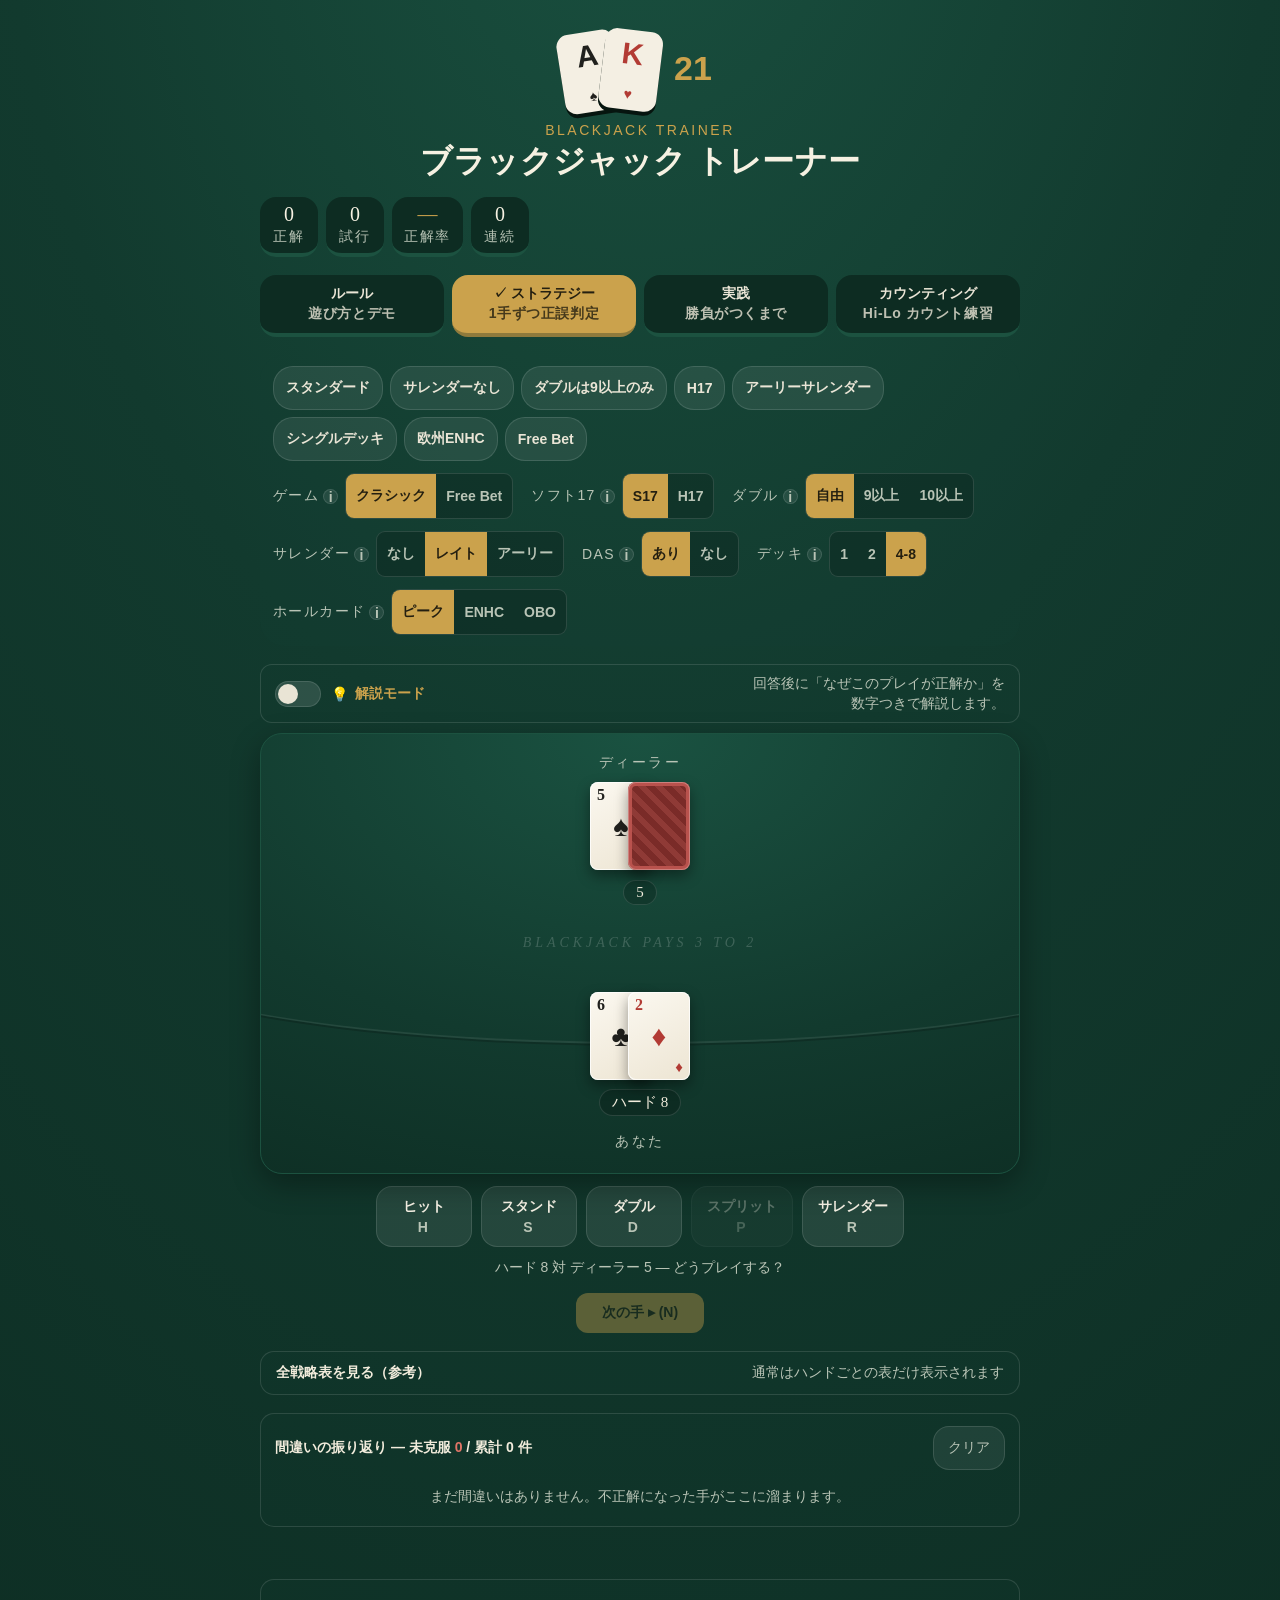
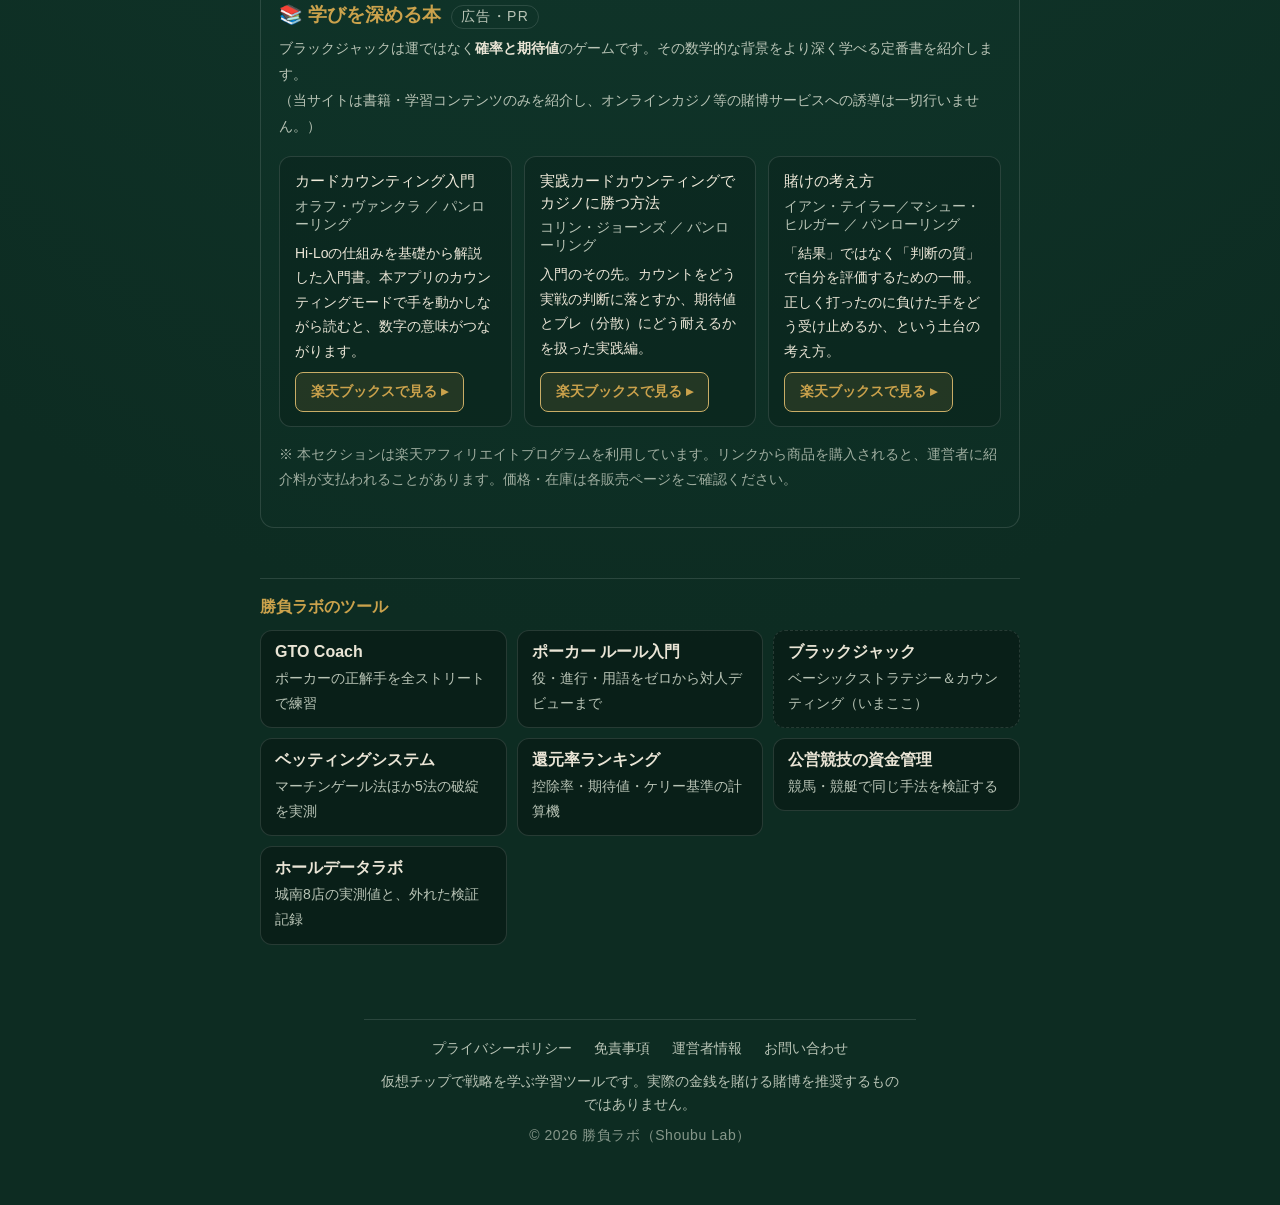
==== index.html @ e3e934a3 "週次デザイン: 文字14px以上・主役のカード絵・面で浮かせるタブ/ボタン・タップ標的拡大 Co-Authored-By: Claude <noreply@anthropic.com>" ====
<!doctype html>
<html lang="ja">
<head>
<meta charset="utf-8">
<meta name="viewport" content="width=device-width, initial-scale=1">
<title>ブラックジャック トレーナー — 基本戦略＆カードカウンティング練習 | 勝負ラボ</title>
<meta name="description" content="ブラックジャックの基本戦略（ベーシックストラテジー）とカードカウンティングを無料で練習できる学習ツール。ルール別の戦略表、1手ごとの正誤判定と解説、勝負がつくまでの実践モード、間違いの振り返り付き。仮想チップで学ぶ練習用です。">
<meta name="robots" content="index,follow">
<link rel="canonical" href="https://bj.shoubu-lab.com/">
<meta name="theme-color" content="#123a2e">
<meta property="og:type" content="website">
<meta property="og:title" content="ブラックジャック トレーナー — 基本戦略＆カウンティング練習">
<meta property="og:description" content="無料で使えるブラックジャック基本戦略・カウンティングの学習ツール。仮想チップで戦略を学ぶ練習用です。">
<meta property="og:site_name" content="勝負ラボ">
<style>
  :root{
    --felt:#123a2e; --felt-2:#0d2c22; --felt-line:#1c5240; --felt-hi:#1a5241;
    --ivory:#f4efe3; --card-ink:#20201d; --card-red:#b23b34;
    --ink:#eae5d6; --ink-dim:#a7b3a4;
    --gold:#cba24c; --gold-dim:#8f7a3c;
    --good:#2f7d49; --good-hi:#5ec37e;
    --bad:#a93a2e; --bad-hi:#e07567;
    --cell-h:#2f7d5b; --cell-s:#b1463a; --cell-d:#c99a3c; --cell-p:#6f5aa6; --cell-r:#5f6b6a;
    --panel:#16473818; --border:#ffffff1f;
    --shadow:0 10px 30px #00000055;
    --serif:"Iowan Old Style","Palatino Linotype",Palatino,Georgia,"Times New Roman",serif;
    --ui:-apple-system,BlinkMacSystemFont,"Segoe UI",Roboto,"Helvetica Neue",Arial,sans-serif;
    --mono:ui-monospace,"SF Mono",Menlo,Consolas,monospace;
  }
  *{box-sizing:border-box}
  body{margin:0}
  .app{
    min-height:100vh;
    background:radial-gradient(120% 90% at 50% -10%, #1a5241 0%, var(--felt) 42%, var(--felt-2) 100%);
    color:var(--ink); font-family:var(--ui); padding:22px 16px 60px;
    display:flex; flex-direction:column; align-items:center; gap:18px;
  }
  .wrap{width:100%; max-width:760px; display:flex; flex-direction:column; gap:18px}

  header.hd{display:flex; align-items:flex-end; justify-content:space-between; gap:16px; flex-wrap:wrap}
  .title{display:flex; flex-direction:column; gap:2px}
  .title h1{font-family:var(--serif); font-weight:600; margin:0; font-size:clamp(20px,3.4vw,28px); letter-spacing:.3px; color:#f6f1e2}
  .title .sub{font-size:11px; letter-spacing:.18em; text-transform:uppercase; color:var(--gold)}
  .stats{display:flex; gap:8px}
  .stat{background:var(--panel); border:1px solid var(--border); border-radius:12px; padding:7px 12px; text-align:center; min-width:58px}
  .stat .n{font-family:var(--serif); font-size:20px; font-variant-numeric:tabular-nums; color:#f6f1e2; line-height:1}
  .stat .l{font-size:9.5px; letter-spacing:.12em; text-transform:uppercase; color:var(--ink-dim); margin-top:4px}
  .stat .n.acc{color:var(--gold)}

  /* mode tabs */
  .modetabs{display:flex; gap:8px; background:#00000026; border:1px solid var(--border); border-radius:12px; padding:5px}
  .modetabs button{flex:1; appearance:none; border:0; background:transparent; color:var(--ink-dim); font-family:var(--ui); font-weight:700; font-size:14px; padding:10px; border-radius:8px; cursor:pointer; transition:background .15s,color .15s}
  .modetabs button[aria-selected="true"]{background:var(--gold); color:#241f10}
  .modetabs button .s{display:block; font-size:10px; font-weight:600; letter-spacing:.04em; opacity:.8; margin-top:2px}

  /* rules bar */
  .rules{background:var(--panel); border:1px solid var(--border); border-radius:14px; padding:11px 13px; display:flex; flex-wrap:wrap; gap:12px 18px; align-items:center}
  .rgroup{display:flex; align-items:center; gap:7px}
  .rgroup > .lab{font-size:10px; letter-spacing:.1em; text-transform:uppercase; color:var(--ink-dim); display:inline-flex; align-items:center; gap:1px}
  .info{position:relative; appearance:none; padding:0; margin-left:3px; width:15px; height:15px; flex:0 0 auto;
    border:1px solid var(--border); background:#ffffff14; color:var(--ink-dim); border-radius:50%;
    font-family:var(--ui); font-size:10px; font-weight:700; line-height:1; cursor:pointer; transition:background .15s,color .15s}
  .info:hover,.info:focus-visible,.info.open{background:var(--gold); color:#241f10; border-color:var(--gold); outline:none}
  .info .tip{display:none; position:absolute; left:50%; top:calc(100% + 9px); transform:translateX(-50%);
    width:min(300px,74vw); background:#0b241c; border:1px solid var(--gold-dim); border-radius:10px; padding:10px 12px;
    font-size:11.5px; font-weight:500; line-height:1.65; color:var(--ink); text-align:left; text-transform:none;
    letter-spacing:0; white-space:normal; z-index:60; box-shadow:0 10px 26px #000000a0}
  .info .tip::before{content:""; position:absolute; left:calc(50% + var(--arrow-dx,0px)); top:-5px; transform:translateX(-50%) rotate(45deg);
    width:8px; height:8px; background:#0b241c; border-left:1px solid var(--gold-dim); border-top:1px solid var(--gold-dim)}
  .info:hover .tip,.info:focus-visible .tip,.info.open .tip{display:block}
  .info .tip b{color:var(--gold)}
  .seg{display:inline-flex; background:#0000002e; border:1px solid var(--border); border-radius:9px; overflow:hidden}
  .seg button{appearance:none; border:0; background:transparent; color:var(--ink-dim); font-family:var(--ui); font-size:12px; font-weight:600; padding:6px 10px; cursor:pointer; transition:background .15s,color .15s}
  .seg button[aria-pressed="true"]{background:var(--gold); color:#241f10}
  .seg button:hover:not([aria-pressed="true"]){color:var(--ink)}
  .fbnote{display:none; font-size:12px; line-height:1.55; color:var(--ink-dim); background:#cba24c14; border:1px solid #cba24c44; border-radius:12px; padding:10px 14px}
  .fbnote b{color:var(--gold)}
  .presets{display:flex; gap:7px; flex-wrap:wrap; width:100%}
  .preset{appearance:none; cursor:pointer; font-family:var(--ui); font-size:11.5px; font-weight:600; color:var(--ink); background:#ffffff14; border:1px solid var(--border); border-radius:20px; padding:5px 12px; transition:background .15s,border-color .15s}
  .preset:hover{background:#ffffff26; border-color:var(--gold-dim)}

  /* felt casino table (vertical) */
  .felt{
    background:radial-gradient(120% 130% at 50% 0%, var(--felt-hi) 0%, var(--felt) 55%, var(--felt-2) 100%);
    border:1px solid var(--felt-line); border-radius:22px; box-shadow:var(--shadow);
    padding:20px 18px 22px; position:relative; overflow:hidden;
    display:flex; flex-direction:column; align-items:center; gap:6px;
  }
  .zone{display:flex; flex-direction:column; align-items:center; gap:8px; width:100%; z-index:1}
  .rlabel{font-size:10.5px; letter-spacing:.18em; text-transform:uppercase; color:var(--ink-dim)}
  .table-mid{position:relative; width:100%; height:60px; display:flex; align-items:center; justify-content:center; margin:2px 0}
  .table-mid::before{content:""; position:absolute; left:50%; top:50%; transform:translate(-50%,-50%); width:150%; height:200px; border-bottom:2px solid #ffffff14; border-radius:50%; box-shadow:0 2px 0 #00000030}
  .table-mid .arc{font-family:var(--serif); font-style:italic; letter-spacing:.28em; font-size:11px; color:#ffffff2e; text-transform:uppercase}
  .cards{display:flex; min-height:92px; align-items:center}
  .cards .card:not(:first-child){margin-left:-24px}
  .handtag{font-family:var(--serif); font-size:15px; color:#f2ecdc; background:#00000030; border:1px solid var(--border); padding:3px 12px; border-radius:20px}
  .phands{display:flex; gap:12px; flex-wrap:wrap; justify-content:center; width:100%}
  .phand{display:flex; flex-direction:column; align-items:center; gap:7px; padding:8px 10px; border-radius:14px;
    border:1px solid transparent; transition:border-color .15s, background .15s}
  .phand.active{border-color:var(--gold); background:#cba24c14; box-shadow:0 0 0 1px #cba24c33}
  .phands.multi .card{width:48px; height:68px}
  .phands.multi .card .rk{font-size:13px; top:4px; left:5px}
  .phands.multi .card .mid{font-size:22px}
  .phands.multi .card .st{font-size:12px; bottom:3px; right:5px}
  .phands.multi .cards .card:not(:first-child){margin-left:-18px}
  .phands.multi .handtag{font-size:12.5px; padding:2px 9px}
  .rbadge{font-size:10.5px; font-weight:800; letter-spacing:.1em; padding:3px 11px; border-radius:20px}
  .rbadge.win{background:var(--good); color:#eafff0}
  .rbadge.lose{background:var(--bad); color:#fff0ee}
  .rbadge.push{background:#5f6b6a; color:#f0f2f0}
  .rbadge.surr{background:#4a5250; color:#d8ddda}
  .r-win{color:var(--good-hi)} .r-lose{color:var(--bad-hi)} .r-push,.r-surr{color:var(--ink-dim)}

  .card{width:62px; height:88px; border-radius:8px; background:linear-gradient(150deg,#fbf8f0,#ede5d3); color:var(--card-ink); box-shadow:0 6px 14px #0006, inset 0 0 0 1px #ffffffcc; position:relative; font-family:var(--serif); flex:0 0 auto}
  .card .rk{position:absolute; top:5px; left:7px; font-size:16px; font-weight:600; line-height:1}
  .card .st{position:absolute; bottom:4px; right:7px; font-size:15px}
  .card .mid{position:absolute; inset:0; display:flex; align-items:center; justify-content:center; font-size:29px}
  .card.red{color:var(--card-red)}
  .card.back{background:repeating-linear-gradient(45deg,#7a2b28,#7a2b28 6px,#8f3a36 6px,#8f3a36 12px); box-shadow:0 6px 14px #0006, inset 0 0 0 1px #ffffff44, inset 0 0 0 4px #b9524d}
  .card.big{width:96px; height:136px}
  .card.big .rk{font-size:24px; top:8px; left:11px}
  .card.big .mid{font-size:48px}
  .card.big .st{font-size:22px; bottom:7px; right:11px}
  /* ===== スマホ最適化（メイン端末） ===== */
  @media (max-width:560px){
    .app{padding:14px 10px 46px; gap:14px}
    .wrap{gap:14px}
    header.hd{gap:10px}
    .stats{gap:6px; width:100%}
    .stat{flex:1; min-width:0; padding:6px 4px}
    .stat .n{font-size:18px}
    .stat .l{font-size:9px; letter-spacing:.06em}

    /* タブ：副題を隠して1行に収める（折り返し防止） */
    .modetabs{gap:3px; padding:4px}
    .modetabs button{padding:11px 2px; font-size:12px; line-height:1.2; letter-spacing:-.02em; white-space:nowrap}
    .modetabs button .s{display:none}
    .psummary{gap:6px}
    .psummary .pcell{min-width:0; padding:8px 4px}
    .psummary .pcell .pn{font-size:18px}
    .psummary .pcell .pl{font-size:9px; letter-spacing:0}

    /* タップ標的を指のサイズへ（44px目安） */
    .seg button{min-height:42px; padding:0 14px; font-size:13px}
    .preset{min-height:40px; padding:0 15px; font-size:12.5px}
    .dchip{min-height:40px; padding:0 15px; font-size:12.5px}
    .info{width:24px; height:24px; font-size:12px; margin-left:5px}
    .act{min-height:60px; font-size:14px; padding:11px 10px; min-width:0; flex:1 1 30%}
    .next{min-height:48px; width:100%; padding:11px 20px; font-size:15px}
    .tag{min-height:52px}

    /* 余白を詰めて本文の横幅を稼ぐ */
    .rules{padding:10px; gap:10px 12px}
    .rsec{padding:15px 14px}
    .rsec h3{font-size:17.5px}
    .rsec p,.keypt{font-size:14px; line-height:1.85}
    .felt{padding:16px 10px 18px}
    .demofelt{padding:16px 8px}
    .demohead{padding:12px 12px; gap:7px}
    .demohead h3{width:100%; margin-right:0; margin-bottom:2px}
    .dbar{padding:12px; gap:9px}
    .dnote{font-size:14px; padding:13px 14px}
    .review,.countpanel .hilo,.cControls{padding:12px}
    .expbar{padding:9px 11px; gap:9px}
    .expbar .sub{font-size:10px}
    .explain{padding:14px 14px}
    .explain .eh{font-size:16px; flex-wrap:wrap; gap:6px}
    .explain li{font-size:14px}
    .explain .proceed{min-height:48px}

    /* 戦略表：横スクロールで潰さない */
    .full .inner{overflow-x:auto}
    .ctable{min-width:330px}
  }
  @media (prefers-reduced-motion:no-preference){
    .deal{animation:deal .3s cubic-bezier(.2,.8,.3,1) both}
    @keyframes deal{from{opacity:0; transform:translateY(-12px) rotate(-4deg)} to{opacity:1; transform:none}}
    .pop{animation:pop .18s ease both}
    @keyframes pop{from{opacity:0; transform:scale(.9)} to{opacity:1; transform:none}}
  }

  .actions{display:flex; gap:9px; flex-wrap:wrap; justify-content:center; margin-top:12px}
  .act{appearance:none; cursor:pointer; font-family:var(--ui); font-weight:700; font-size:13.5px; color:#f4efe3; background:#ffffff16; border:1px solid var(--border); border-radius:12px; padding:11px 15px; min-width:96px; transition:transform .1s, background .15s, border-color .15s, opacity .15s}
  .act .key{display:block; font-size:9px; letter-spacing:.16em; color:var(--ink-dim); margin-top:3px; font-weight:600}
  .act:hover:not(:disabled){background:#ffffff2b; border-color:var(--gold-dim)}
  .act:active:not(:disabled){transform:translateY(1px)}
  .act:disabled{opacity:.32; cursor:not-allowed}
  .act.correct{background:var(--good); border-color:var(--good-hi); color:#eafff0}
  .act.wrong{background:var(--bad); border-color:var(--bad-hi); color:#fff0ee}
  .act.reveal{outline:2px solid var(--good-hi); outline-offset:2px}

  .feedback{min-height:24px; text-align:center; font-size:14px; display:flex; flex-direction:column; gap:4px; align-items:center; margin-top:12px}
  .feedback .verdict{font-family:var(--serif); font-size:19px}
  .feedback .verdict.ok{color:var(--good-hi)}
  .feedback .verdict.no{color:var(--bad-hi)}
  .feedback .detail{color:var(--ink-dim); font-size:13px}
  .feedback .detail b{color:var(--gold)}

  /* 解説モード */
  .expbar{display:flex; align-items:center; gap:10px; background:var(--panel); border:1px solid var(--border);
    border-radius:12px; padding:9px 14px; margin-bottom:10px}
  .expbar .lead{font-size:12.5px; color:var(--ink); display:flex; align-items:center; gap:7px}
  .expbar .lead b{color:var(--gold)}
  .expbar .sub{font-size:11px; color:var(--ink-dim); margin-left:auto; text-align:right; line-height:1.4}
  .switch{position:relative; width:46px; height:26px; flex:0 0 auto; cursor:pointer}
  .switch input{position:absolute; opacity:0; width:100%; height:100%; margin:0; cursor:pointer}
  .switch .track{position:absolute; inset:0; background:#ffffff1f; border:1px solid var(--border); border-radius:20px; transition:background .15s}
  .switch .knob{position:absolute; top:3px; left:3px; width:20px; height:20px; border-radius:50%; background:#e9e4d5; transition:transform .18s}
  .switch input:checked ~ .track{background:var(--gold)}
  .switch input:checked ~ .knob{transform:translateX(20px); background:#241f10}
  .switch input:focus-visible ~ .track{outline:2px solid var(--gold); outline-offset:2px}
  .explain{display:none; background:#cba24c10; border:1px solid var(--gold-dim); border-radius:14px;
    padding:15px 17px; margin-top:12px; text-align:left; width:100%}
  .explain.show{display:block; animation:fadeup .25s ease}
  @keyframes fadeup{from{opacity:0; transform:translateY(6px)}to{opacity:1; transform:none}}
  .explain .eh{font-family:var(--serif); font-size:16.5px; color:var(--gold); margin-bottom:9px; line-height:1.4;
    display:flex; align-items:baseline; gap:8px}
  .explain .eh .badge{font-family:var(--ui); font-size:10.5px; font-weight:800; letter-spacing:.08em;
    background:var(--gold); color:#241f10; padding:3px 9px; border-radius:20px; white-space:nowrap; flex:0 0 auto}
  .explain ul{list-style:none; display:flex; flex-direction:column; gap:8px; margin:0}
  .explain li{position:relative; padding-left:20px; font-size:13.5px; line-height:1.8; color:var(--ink)}
  .explain li::before{content:""; position:absolute; left:4px; top:11px; width:6px; height:6px; border-radius:50%;
    background:var(--gold); opacity:.7}
  .explain b{color:var(--gold)}
  .explain .em{color:var(--bad-hi); font-weight:700}
  .explain .counter{margin-top:11px; padding:10px 13px; background:#00000030; border-radius:10px;
    font-size:12.5px; line-height:1.7; color:var(--ink-dim)}
  .explain .counter b{color:#f0e6cf}
  .explain .proceed{margin-top:14px; appearance:none; cursor:pointer; font-family:var(--ui); font-weight:800;
    font-size:14px; color:#241f10; background:var(--gold); border:0; border-radius:10px; padding:11px 22px; width:100%}

  /* 実践セッション */
  .psession{background:var(--panel); border:1px solid var(--border); border-radius:14px; padding:14px 16px; margin-top:16px; display:flex; flex-direction:column; gap:12px}
  .psummary{display:flex; gap:10px; flex-wrap:wrap}
  .psummary .pcell{flex:1; min-width:78px; background:#00000030; border:1px solid var(--border); border-radius:11px; padding:9px 10px; text-align:center}
  .psummary .pcell .pn{font-family:var(--serif); font-size:21px; font-variant-numeric:tabular-nums; color:#f6f1e2; line-height:1}
  .psummary .pcell .pl{font-size:10px; letter-spacing:.08em; color:var(--ink-dim); margin-top:5px}
  .psummary .pcell.acc .pn{color:var(--gold)}
  .psummary .pcell .wl{font-size:13px; margin-top:5px; color:var(--ink-dim)}
  .prev-head{display:flex; align-items:center; gap:10px; font-size:12.5px; color:var(--ink); flex-wrap:wrap}
  .prev-head b{color:var(--gold)}
  .pl-filter{display:inline-flex; align-items:center; gap:6px; font-size:12px; color:var(--ink-dim); cursor:pointer; user-select:none}
  .pl-filter input{width:16px; height:16px; accent-color:var(--gold); cursor:pointer}
  .prev-head .rev-clear{margin-left:auto}
  .plrow{display:flex; align-items:center; gap:9px; padding:9px 11px; border-radius:10px; background:#00000026; border:1px solid var(--border)}
  .plrow.ng{border-color:#b0483d55; background:#b0483d12}
  .plrow .mk{width:22px; height:22px; flex:0 0 auto; border-radius:50%; display:grid; place-items:center; font-size:12px; font-weight:800}
  .plrow.ok .mk{background:var(--good); color:#eafff0}
  .plrow.ng .mk{background:var(--bad); color:#fff0ee}
  .plrow .plhand{font-family:var(--serif); font-size:14px; color:#f2ecdc; min-width:0}
  .plrow .plact{margin-left:auto; font-size:12.5px; text-align:right; white-space:nowrap}
  .plrow .plact .you{color:var(--ink-dim)}
  .plrow.ng .plact .cor{color:var(--good-hi); font-weight:700}
  .plrow .rnd{font-size:10px; color:var(--ink-dim); letter-spacing:.06em}

  /* situation-only strategy strip */
  .situation{display:none; flex-direction:column; align-items:center; gap:7px; margin-top:6px}
  .situation.show{display:flex}
  .situation .cap{font-size:11px; letter-spacing:.1em; text-transform:uppercase; color:var(--gold)}
  table.sc{border-collapse:separate; border-spacing:3px; font-variant-numeric:tabular-nums}
  table.sc th, table.sc td{width:30px; height:26px; text-align:center; font-size:12px; font-weight:700; border-radius:5px; color:#f4efe3}
  table.sc th{color:var(--ink-dim); font-weight:600; background:transparent; font-size:11px}
  table.sc td[data-a="H"]{background:var(--cell-h)} table.sc td[data-a="S"]{background:var(--cell-s)}
  table.sc td[data-a="D"]{background:var(--cell-d); color:#241f10} table.sc td[data-a="P"]{background:var(--cell-p)}
  table.sc td[data-a="R"]{background:var(--cell-r)}
  table.sc td.hl{outline:3px solid #fff; outline-offset:-1px; box-shadow:0 0 0 2px #000, 0 0 12px #ffffffaa}
  .minilegend{display:flex; gap:10px; flex-wrap:wrap; font-size:10.5px; color:var(--ink-dim); justify-content:center}
  .minilegend i{width:11px; height:11px; border-radius:3px; display:inline-block; vertical-align:-1px; margin-right:4px}
  .situation .cap b{color:#f6f1e2}
  .situation .scwrap{overflow-x:auto; max-width:100%; padding:2px 0}

  /* mistake review */
  .review{background:var(--panel); border:1px solid var(--border); border-radius:14px; padding:12px 14px; margin-top:18px; display:flex; flex-direction:column; gap:10px}
  .rev-head{display:flex; justify-content:space-between; align-items:center; font-size:13px; color:#f2ecdc; font-weight:600; gap:10px; flex-wrap:wrap}
  .rev-head b{color:var(--bad-hi); font-variant-numeric:tabular-nums}
  .rev-clear{appearance:none; cursor:pointer; font-size:11px; color:var(--ink-dim); background:#ffffff12; border:1px solid var(--border); border-radius:16px; padding:5px 12px}
  .rev-clear:hover{color:var(--ink)}
  .rev-list{display:flex; flex-direction:column; gap:7px}
  .rev-empty{font-size:12px; color:var(--ink-dim); text-align:center; padding:8px}
  .rev-item{display:flex; align-items:center; gap:10px; flex-wrap:wrap; background:#00000026; border:1px solid var(--border); border-radius:10px; padding:8px 11px; font-size:12.5px}
  .rev-item.done{opacity:.5}
  .rev-hand{font-family:var(--serif); color:#f2ecdc; min-width:120px}
  .rev-ans{color:var(--ink-dim); margin-right:auto}
  .rev-ans b.no{color:var(--bad-hi)} .rev-ans b.ok{color:var(--good-hi)}
  .rev-ctx{font-size:10.5px; color:var(--ink-dim); font-family:var(--mono)}
  .rev-retry{appearance:none; cursor:pointer; font-size:11.5px; font-weight:700; color:#241f10; background:var(--gold); border:0; border-radius:16px; padding:6px 14px}
  .rev-retry:hover{filter:brightness(1.07)}
  .rev-retry:disabled{background:#3f9b5b; color:#eafff0; cursor:default}

  .nextbar{display:flex; justify-content:center; margin-top:10px}
  .next{appearance:none; cursor:pointer; font-family:var(--ui); font-weight:700; font-size:14px; color:#241f10; background:var(--gold); border:0; border-radius:12px; padding:11px 26px; transition:filter .15s, opacity .15s}
  .next:hover{filter:brightness(1.07)} .next:disabled{opacity:.4; cursor:default}

  details.full{background:var(--panel); border:1px solid var(--border); border-radius:14px; overflow:hidden}
  details.full summary{cursor:pointer; list-style:none; padding:12px 15px; font-weight:600; font-size:13px; color:#f2ecdc; display:flex; justify-content:space-between}
  details.full summary::-webkit-details-marker{display:none}
  details.full summary .hint{font-size:11px; color:var(--ink-dim); font-weight:500}
  .fullbody{padding:4px 14px 16px; overflow-x:auto}
  .fullcols{display:flex; flex-direction:column; gap:14px}
  .ctitle{font-size:10.5px; letter-spacing:.12em; text-transform:uppercase; color:var(--gold); margin:2px 0 6px}

  /* counting mode */
  .hidden{display:none !important}
  /* ===== ルールモード ===== */
  .rulepanel{display:flex; flex-direction:column; gap:16px}
  .rsec{background:var(--panel); border:1px solid var(--border); border-radius:14px; padding:16px 18px}
  .rsec h3{font-family:var(--serif); font-size:19px; font-weight:600; color:var(--gold); margin-bottom:10px;
    display:flex; align-items:baseline; gap:9px}
  .rsec h3 .num{font-family:var(--ui); font-size:10px; font-weight:800; letter-spacing:.12em; color:var(--ink-dim);
    border:1px solid var(--border); border-radius:20px; padding:2px 8px}
  .rsec p{font-size:13.5px; line-height:1.85; color:var(--ink); margin-bottom:9px}
  .rsec p:last-child{margin-bottom:0}
  .rsec b{color:var(--gold)}
  .rsec .em{color:var(--bad-hi); font-weight:700}
  .rtable{width:100%; border-collapse:collapse; font-size:13px; margin:4px 0 10px}
  .rtable th,.rtable td{border:1px solid var(--border); padding:7px 10px; text-align:left; vertical-align:top}
  .rtable th{background:#00000030; color:var(--ink-dim); font-size:11px; letter-spacing:.06em; font-weight:700}
  .rtable td:first-child{white-space:nowrap; color:var(--gold); font-weight:700; width:1%}
  .rtwrap{overflow-x:auto}
  .keypt{background:#cba24c12; border-left:3px solid var(--gold); border-radius:0 8px 8px 0;
    padding:10px 13px; font-size:13px; line-height:1.75; color:var(--ink); margin-top:4px}
  .keypt b{color:var(--gold)}
  /* デモ */
  .demo{background:var(--panel); border:1px solid var(--border); border-radius:14px; overflow:hidden}
  .demohead{display:flex; flex-wrap:wrap; gap:8px; align-items:center; padding:13px 16px; border-bottom:1px solid var(--border)}
  .demohead h3{font-family:var(--serif); font-size:19px; color:var(--gold); margin-right:auto}
  .dchip{appearance:none; border:1px solid var(--border); background:#ffffff10; color:var(--ink-dim);
    font-family:var(--ui); font-size:11.5px; font-weight:700; padding:6px 12px; border-radius:20px; cursor:pointer;
    transition:background .15s,color .15s,border-color .15s}
  .dchip:hover{color:var(--ink); border-color:var(--gold-dim)}
  .dchip[aria-pressed="true"]{background:var(--gold); color:#241f10; border-color:var(--gold)}
  .demofelt{background:radial-gradient(ellipse at 50% 12%, #1d5f4a 0%, #144536 55%, #0e3328 100%);
    padding:20px 16px; display:flex; flex-direction:column; align-items:center; gap:14px; min-height:230px}
  .dzone{display:flex; flex-direction:column; align-items:center; gap:7px; width:100%}
  .dzone .rlabel{font-size:10px; letter-spacing:.22em; color:#ffffff66; text-transform:uppercase}
  .dhands{display:flex; gap:14px; flex-wrap:wrap; justify-content:center}
  .dhand{display:flex; flex-direction:column; align-items:center; gap:6px; padding:6px 8px; border-radius:12px;
    border:1px solid transparent}
  .dhand.on{border-color:var(--gold); background:#cba24c14}
  .demofelt .card{width:52px; height:74px}
  .demofelt .card .rk{font-size:14px; top:5px; left:6px}
  .demofelt .card .mid{font-size:24px}
  .demofelt .card .st{font-size:13px; bottom:4px; right:6px}
  .demofelt .cards .card:not(:first-child){margin-left:-14px}
  .dnote{background:#00000038; border:1px solid var(--border); border-radius:12px; padding:13px 16px;
    font-size:13.5px; line-height:1.8; color:var(--ink); min-height:64px}
  .dnote b{color:var(--gold)}
  .dnote .who{display:block; font-size:10px; letter-spacing:.14em; text-transform:uppercase; color:var(--ink-dim); margin-bottom:5px}
  .dbar{display:flex; gap:10px; align-items:center; padding:12px 16px; border-top:1px solid var(--border); flex-wrap:wrap}
  .dbtn{appearance:none; border:1px solid var(--gold-dim); background:var(--gold); color:#241f10;
    font-family:var(--ui); font-weight:800; font-size:13.5px; padding:10px 20px; border-radius:10px; cursor:pointer}
  .dbtn.ghost{background:transparent; color:var(--ink-dim); border-color:var(--border); font-weight:700}
  .dbtn:disabled{opacity:.4; cursor:default}
  .dprog{margin-left:auto; font-size:11.5px; color:var(--ink-dim); font-variant-numeric:tabular-nums}
  .dsteps{display:flex; gap:4px}
  .dsteps i{width:16px; height:3px; border-radius:2px; background:#ffffff2a; transition:background .2s}
  .dsteps i.on{background:var(--gold)}

  .countpanel{display:flex; flex-direction:column; gap:16px}
  .hilo{background:var(--panel); border:1px solid var(--border); border-radius:12px; padding:12px 15px; font-size:13px; line-height:1.6; color:var(--ink)}
  .hilo b{color:var(--gold)} .hilo .cv{font-family:var(--mono); font-weight:700; white-space:nowrap}
  .subtabs{display:flex; gap:7px}
  .subtabs button{flex:1; appearance:none; border:1px solid var(--border); background:#00000026; color:var(--ink-dim); font-family:var(--ui); font-weight:700; font-size:13px; padding:9px; border-radius:10px; cursor:pointer}
  .subtabs button[aria-selected="true"]{background:var(--felt-hi); color:#f4efe3; border-color:var(--gold-dim)}
  .cControls{display:flex; flex-wrap:wrap; gap:12px 18px; align-items:center; background:var(--panel); border:1px solid var(--border); border-radius:12px; padding:11px 14px}
  .cControls label{font-size:11px; letter-spacing:.08em; text-transform:uppercase; color:var(--ink-dim); display:flex; align-items:center; gap:8px}
  .cControls input[type=range]{accent-color:var(--gold)}
  .cControls .val{font-family:var(--mono); color:var(--gold); font-size:12px; min-width:34px}
  .chk{display:flex; align-items:center; gap:6px; font-size:12px; color:var(--ink); text-transform:none; letter-spacing:0}

  .fl0area{background:radial-gradient(120% 130% at 50% 0%, var(--felt-hi), var(--felt-2)); border:1px solid var(--felt-line); border-radius:20px; box-shadow:var(--shadow); min-height:210px; display:flex; flex-direction:column; align-items:center; justify-content:center; gap:14px; padding:22px}
  .flashcards{min-height:140px; display:flex; align-items:center; justify-content:center}
  .progress{font-size:12px; color:var(--ink-dim); font-variant-numeric:tabular-nums; letter-spacing:.05em}
  .tagbtns{display:flex; gap:10px; justify-content:center}
  .tag{appearance:none; cursor:pointer; font-family:var(--serif); font-weight:600; font-size:20px; color:#f4efe3; background:#ffffff16; border:1px solid var(--border); border-radius:12px; width:78px; padding:12px 0; transition:background .12s, transform .1s}
  .tag .k{display:block; font-family:var(--ui); font-size:9px; letter-spacing:.14em; color:var(--ink-dim); margin-top:2px}
  .tag:hover:not(:disabled){background:#ffffff2b} .tag:active:not(:disabled){transform:translateY(1px)} .tag:disabled{opacity:.35}
  .tag.correct{background:var(--good); color:#eafff0} .tag.wrong{background:var(--bad); color:#fff0ee}
  .countinput{display:flex; gap:8px; align-items:center; justify-content:center}
  .countinput input{width:88px; font-family:var(--mono); font-size:20px; text-align:center; padding:8px; border-radius:10px; border:1px solid var(--border); background:#00000040; color:#f6f1e2}
  .countinput input:focus{outline:2px solid var(--gold)}
  .btn{appearance:none; cursor:pointer; font-family:var(--ui); font-weight:700; font-size:14px; border:0; border-radius:12px; padding:11px 22px}
  .btn.gold{background:var(--gold); color:#241f10} .btn.gold:hover{filter:brightness(1.07)}
  .btn.ghost{background:#ffffff16; color:#f4efe3; border:1px solid var(--border)} .btn.ghost:hover{background:#ffffff2b}
  .btn:disabled{opacity:.4; cursor:default}
  .cfeed{min-height:24px; text-align:center; font-size:14px; color:var(--ink-dim)}
  .cfeed .verdict{font-family:var(--serif); font-size:18px} .cfeed .ok{color:var(--good-hi)} .cfeed .no{color:var(--bad-hi)}
  .cfeed b{color:var(--gold)}
  .cactions{display:flex; gap:10px; justify-content:center; flex-wrap:wrap}
  .foot{font-size:11px; color:var(--ink-dim); text-align:center}
  /* サイト共通フッター（法務ページ導線） */
  .sitefoot{max-width:760px; margin:34px auto 0; padding:20px 16px 0; border-top:1px solid var(--border); text-align:center}
  .sf-links{display:flex; gap:12px 22px; flex-wrap:wrap; justify-content:center; margin-bottom:12px}
  .sf-links a{color:var(--ink-dim); text-decoration:none; font-size:12.5px}
  .sf-links a:hover{color:var(--gold)}
  .sf-note{font-size:11.5px; color:var(--ink-dim); line-height:1.7; max-width:520px; margin:0 auto 10px}
  .sf-cw{font-size:11px; color:var(--ink-dim); opacity:.7; letter-spacing:.04em}
  /* 学びを深める本（アフィリエイト書籍紹介） */
  .books{max-width:760px; margin:34px auto 0; padding:22px 18px; background:var(--panel); border:1px solid var(--border); border-radius:14px}
  .books-head{display:flex; align-items:baseline; gap:10px; flex-wrap:wrap; margin-bottom:7px}
  .books-head h2{font-family:var(--serif); font-weight:600; font-size:19px; color:var(--gold); margin:0}
  .pr-badge{font-size:10px; letter-spacing:.1em; color:var(--ink-dim); border:1px solid var(--border); border-radius:20px; padding:2px 9px}
  .books-lead{font-size:13px; color:var(--ink-dim); line-height:1.85; margin:0 0 16px}
  .books-lead b{color:var(--ink)}
  .book-grid{display:grid; grid-template-columns:repeat(auto-fit,minmax(215px,1fr)); gap:12px}
  .book{display:flex; flex-direction:column; gap:5px; background:#00000026; border:1px solid var(--border); border-radius:12px; padding:14px 15px}
  .book .bt{font-family:var(--serif); font-size:15px; color:#f2ecdc; line-height:1.45}
  .book .ba{font-size:11px; color:var(--ink-dim)}
  .book .bd{font-size:12.5px; color:var(--ink); line-height:1.75; flex:1; margin:2px 0 4px}
  .book .bl{align-self:flex-start; display:inline-flex; align-items:center; min-height:40px; background:#cba24c1f; border:1px solid var(--gold-dim); color:var(--gold);
    text-decoration:none; font-weight:700; font-size:12.5px; padding:8px 15px; border-radius:8px; transition:background .15s,color .15s}
  .book .bl:hover{background:var(--gold); color:#241f10}
  .books-disc{font-size:10.5px; color:var(--ink-dim); opacity:.85; margin-top:15px; line-height:1.75}
  @media (max-width:560px){ .books{padding:18px 14px} .book-grid{grid-template-columns:1fr} }
</style>
<!-- Google tag (gtag.js) -->
<script async src="https://www.googletagmanager.com/gtag/js?id=G-2VF02QTTNV"></script>
<script>
  window.dataLayer = window.dataLayer || [];
  function gtag(){dataLayer.push(arguments);}
  gtag('js', new Date());
  gtag('config', 'G-2VF02QTTNV');
</script>
<!-- 外部（収益先）離脱クリック計測。正本＝~/Desktop/claude/tools/oc_shared.js -->
<script src="/oc.js" defer></script>
<style>
/* === 勝負ラボ 共通ツールナビ (SL-TOOLS-NAV v1) === */
.sl-tools{
  --slt-ink:var(--text,var(--ink,var(--txt,var(--d-text,#eef2ff))));
  --slt-sub:var(--sub,var(--ink-dim,var(--d-text-muted,#8b96c9)));
  --slt-line:var(--border,var(--line,var(--d-line,#2a3566)));
  --slt-acc:var(--gold,var(--warn,#ffd23e));
  margin:32px 0 20px;padding:18px 0 2px;
  border-top:1px solid var(--slt-line);
}
.sl-tools__lead{margin:0 0 12px;padding:0;font-size:16px;font-weight:700;line-height:1.3;color:var(--slt-acc);}
.sl-tools__list{list-style:none;margin:0;padding:0;display:grid;gap:10px;grid-template-columns:repeat(auto-fit,minmax(230px,1fr));}
.sl-tools__list li{margin:0;padding:0;}
.sl-tools__list li::before{content:none;}
.sl-tools a,.sl-tools .sl-tools__cur{
  display:flex;flex-direction:column;justify-content:center;gap:3px;
  min-height:48px;padding:11px 14px;border-radius:12px;
  border:1px solid var(--slt-line);background:rgba(0,0,0,.28);
  color:var(--slt-ink);text-decoration:none;margin:0;
}
.sl-tools a:hover{border-color:var(--slt-acc);background:rgba(0,0,0,.45);}
.sl-tools .sl-tools__cur{border-style:dashed;}
.sl-tools__t{font-size:16px;font-weight:700;line-height:1.3;}
.sl-tools__d{font-size:14px;line-height:1.8;color:var(--slt-sub);}
@media(max-width:420px){.sl-tools__list{grid-template-columns:1fr;}}
</style>
<style id="y-youth">
/* === 若者向けの型（K30・2026-10-19 週次デザイン）：文字は14px以上・面で浮かせる・主役の画 === */
:root{--gold-dim:#c9ad66;--ink-dim:#b9c4b6}
.title .sub,
.stat .l,
.modetabs button .s,
.rgroup > .lab,
.info,
.info .tip,
.seg button,
.fbnote,
.preset,
.rlabel,
.table-mid .arc,
.phands.multi .card .rk,
.phands.multi .card .st,
.phands.multi .handtag,
.rbadge,
.modetabs button,
.psummary .pcell .pl,
.dchip,
.expbar .sub,
.act,
.act .key,
.feedback .detail,
.expbar .lead,
.explain .eh .badge,
.explain li,
.explain .counter,
.psummary .pcell .wl,
.prev-head,
.pl-filter,
.plrow .mk,
.plrow .plact,
.plrow .rnd,
.situation .cap,
table.sc th,
table.sc td,
.minilegend,
.rev-head,
.rev-clear,
.rev-empty,
.rev-item,
.rev-ctx,
.rev-retry,
details.full summary,
details.full summary .hint,
.ctitle,
.rsec h3 .num,
.rsec p,
.rtable,
.rtable th,
.keypt,
.dzone .rlabel,
.demofelt .card .st,
.dnote,
.dnote .who,
.dbtn,
.dprog,
.hilo,
.subtabs button,
.cControls label,
.cControls .val,
.chk,
.progress,
.tag .k,
.foot,
.sf-links a,
.sf-note,
.sf-cw,
.pr-badge,
.books-lead,
.book .ba,
.book .bd,
.book .bl,
.books-disc{font-size:14px}
.stat .n.acc,.title .sub{color:var(--gold)}
.title h1{font-family:var(--ui);font-weight:700;font-size:clamp(26px,7vw,32px);line-height:1.35;letter-spacing:.01em;word-break:auto-phrase;text-wrap:balance;line-break:strict}
header.hd{display:block;text-align:center}
.title{align-items:center}
.stats{margin-top:14px}
.stat{border:0;background:#0d2c22;border-radius:16px;border-bottom:4px solid #1c5240}
.hero-fan{display:flex;justify-content:center;align-items:flex-end;margin:6px 0 12px;gap:0}
.hero-fan span{display:grid;place-items:center;width:58px;height:80px;margin:0 -8px;border-radius:12px;background:var(--ivory);color:var(--card-ink);font-size:30px;font-weight:700;line-height:1;box-shadow:0 4px 0 #06150f}
.hero-fan .r{color:var(--card-red)}
.hero-fan span:nth-child(1){transform:rotate(-9deg) translateY(4px)}
.hero-fan span:nth-child(2){transform:rotate(7deg) translateY(2px)}
.hero-fan b{align-self:center;margin-left:22px;font-size:34px;font-weight:700;color:var(--gold);line-height:1}
.modetabs{background:transparent;border:0;padding:0;gap:8px}
.modetabs button{min-height:56px;background:#0d2c22;border-radius:16px;border-bottom:4px solid #1c5240;color:var(--ink)}
.modetabs button[aria-selected="true"]{background:var(--gold);color:#241f10;border-bottom-color:#8f7a3c}
.modetabs button[aria-selected="true"]::before{content:"✓ "}
.rules,.panel{border:0;border-radius:24px}
.btn{font-weight:700;min-height:48px;border-radius:16px;border-bottom:4px solid rgba(0,0,0,.35);transition:transform .08s,border-bottom-width .08s}
.btn:active:not(:disabled){transform:translateY(3px);border-bottom-width:1px}
.btn.gold{border-bottom-color:#8f7a3c}
.act{min-height:56px;border-radius:16px}
.seg button,.preset,.dchip,.subtabs button{min-height:44px}
.badge,.dbtn,.mk,.num,.rbadge{font-weight:700}
.rev-retry:disabled{background:#2f7d49}
.info::after{content:"";position:absolute;inset:-12px}
.rev-clear{min-height:44px;padding:0 14px}
@media (prefers-reduced-motion:reduce){.btn{transition:none}}
</style>
</head>
<body>

<div class="app"><div class="wrap">

  <header class="hd">
    <div class="title">
      <div class="hero-fan" aria-hidden="true"><span>A<small style="font-size:14px">♠</small></span><span class="r">K<small style="font-size:14px">♥</small></span><b>21</b></div>
      <span class="sub">Blackjack Trainer</span>
      <h1>ブラックジャック トレーナー</h1>
    </div>
    <div class="stats" id="statwrap">
      <div class="stat"><div class="n" id="s-correct">0</div><div class="l">正解</div></div>
      <div class="stat"><div class="n" id="s-total">0</div><div class="l">試行</div></div>
      <div class="stat"><div class="n acc" id="s-acc">—</div><div class="l">正解率</div></div>
      <div class="stat"><div class="n" id="s-streak">0</div><div class="l">連続</div></div>
    </div>
  </header>

  <div class="modetabs" id="modetabs">
    <button data-m="rules" aria-selected="false">ルール<span class="s">遊び方とデモ</span></button>
    <button data-m="strategy" aria-selected="true">ストラテジー<span class="s">1手ずつ正誤判定</span></button>
    <button data-m="play" aria-selected="false">実践<span class="s">勝負がつくまで</span></button>
    <button data-m="count" aria-selected="false">カウンティング<span class="s">Hi-Lo カウント練習</span></button>
  </div>

  <!-- ===================== STRATEGY MODE ===================== -->
  <div id="mode-rules" class="hidden">
    <div class="rulepanel">

      <div class="rsec">
        <h3><span class="num">1</span>ゲームの目的</h3>
        <p>相手は他のプレイヤーではなく、<b>ディーラー1人</b>です。あなたはディーラーとの一騎打ちで、<b>手札の合計を21に近づけて相手より大きくすれば勝ち</b>。</p>
        <p>ただし絶対のルールがひとつ。<span class="em">21を超えたらその時点で即負け</span>です（これを<b>バースト</b>と言います）。ディーラーがどうなるかを待つ必要すらありません。だから「21に近づける」ゲームというより、実際は<b>「バーストせずにディーラーより上を取る」</b>ゲームです。</p>
        <div class="keypt">よくある誤解：<b>21を目指すゲームではありません。</b>ディーラーが先にバーストしてくれれば、あなたは合計12でも勝てます。「引かない勇気」がこのゲームの本質です。</div>
      </div>

      <div class="rsec">
        <h3><span class="num">2</span>カードの数え方</h3>
        <div class="rtwrap"><table class="rtable">
          <tr><th>カード</th><th>点数</th></tr>
          <tr><td>2 〜 10</td><td>書いてある数字のまま</td></tr>
          <tr><td>J・Q・K</td><td>すべて <b>10</b>（絵柄は関係なし）</td></tr>
          <tr><td>A（エース）</td><td><b>1 または 11</b>、その時に有利な方で自動的に数える</td></tr>
        </table></div>
        <p>マーク（♠♥♦♣）は<b>一切関係ありません</b>。数字だけ見ればOKです。</p>
        <p><b>ソフト / ハード</b>：Aを11として数えている手を<b>ソフト</b>と呼びます。例えば A+6 は「ソフト17」。もう1枚引いて10が来ても、Aを1に数え直せば17のままで<span class="em">バーストしません</span>。一方 10+7 の「ハード17」で引くとバーストの危険があります。同じ17でも安全度がまるで違うので、区別されています。</p>
        <div class="keypt">この「ソフトなら思い切って引ける」という性質が、後の戦略で効いてきます。</div>
      </div>

      <div class="rsec">
        <h3><span class="num">3</span>1ラウンドの流れ</h3>
        <div class="rtwrap"><table class="rtable">
          <tr><th>順番</th><th>起きること</th></tr>
          <tr><td>① ベット</td><td>チップを賭ける</td></tr>
          <tr><td>② 配札</td><td>あなたに2枚（表向き）、ディーラーに2枚。<b>ディーラーは1枚だけ表</b>、もう1枚は伏せる（ホールカード）</td></tr>
          <tr><td>③ あなたの番</td><td>ディーラーの見えている1枚を手がかりに、ヒット/スタンド等を選ぶ。<b>納得いくまで引ける</b></td></tr>
          <tr><td>④ ディーラーの番</td><td>伏せ札を公開し、<b>決まった規則通りに</b>引く</td></tr>
          <tr><td>⑤ 勝敗</td><td>数字を比べて配当</td></tr>
        </table></div>
        <div class="keypt">重要なのは<b>あなたが先に決める</b>という点。先にバーストすれば、ディーラーが後でバーストしても<span class="em">あなたの負けです</span>。この順番の不公平さこそがカジノ側の取り分（ハウスエッジ）の正体です。</div>
      </div>

      <div class="rsec">
        <h3><span class="num">4</span>あなたが選べるアクション</h3>
        <div class="rtwrap"><table class="rtable">
          <tr><th>アクション</th><th>内容</th></tr>
          <tr><td>ヒット</td><td>カードを<b>もう1枚引く</b>。21を超えなければ何枚でも続けられる</td></tr>
          <tr><td>スタンド</td><td><b>引かずに止める</b>。ここであなたの手は確定</td></tr>
          <tr><td>ダブルダウン</td><td><b>賭け金を倍</b>にして<span class="em">1枚だけ</span>引き、強制的に終了。有利な場面で稼ぐ手</td></tr>
          <tr><td>スプリット</td><td>同じ数字が2枚（ペア）のとき<b>2つの手に分割</b>。追加で同額を賭け、それぞれ別々にプレイ</td></tr>
          <tr><td>サレンダー</td><td><b>降参して賭け金の半分を返してもらう</b>。勝ち目が薄い手で損失を抑える。無いテーブルも多い</td></tr>
        </table></div>
        <p>ダブルダウン・スプリット・サレンダーは<b>最初の2枚のときだけ</b>選べます。1枚でも引いた後は、ヒットかスタンドのみです。</p>
      </div>

      <div class="rsec">
        <h3><span class="num">5</span>ディーラーには選択権がない</h3>
        <p>ここがブラックジャック最大の特徴です。ディーラーは<b>機械的な規則に従うだけ</b>で、判断を一切しません。</p>
        <div class="rtwrap"><table class="rtable">
          <tr><th>ディーラーの手</th><th>行動</th></tr>
          <tr><td>16以下</td><td><b>必ず引く</b>（引きたくなくても引く）</td></tr>
          <tr><td>17以上</td><td><b>必ず止まる</b>（引きたくても引けない）</td></tr>
          <tr><td>ソフト17</td><td>テーブル次第。<b>S17</b>＝止まる／<b>H17</b>＝引く</td></tr>
        </table></div>
        <div class="keypt">ディーラーが規則で固定されている＝<b>結果を計算できる</b>ということ。だから「この手ならこう打つのが最善」が数学的に確定します。それが<b>ベーシックストラテジー</b>です。当てずっぽうではなく、答えのある問題なんです。</div>
      </div>

      <div class="rsec">
        <h3><span class="num">6</span>配当</h3>
        <div class="rtwrap"><table class="rtable">
          <tr><th>結果</th><th>配当</th></tr>
          <tr><td>勝ち</td><td><b>1 : 1</b>（賭けた分と同額をもらえる。100円→200円が戻る）</td></tr>
          <tr><td>ブラックジャック</td><td><b>3 : 2</b>（100円→250円が戻る）※テーブルによっては 6:5 の場合あり</td></tr>
          <tr><td>引き分け</td><td><b>プッシュ</b>。賭け金がそのまま返ってくる</td></tr>
          <tr><td>負け・バースト</td><td>賭け金を失う</td></tr>
        </table></div>
        <p><b>ブラックジャック（ナチュラル）</b>とは、<b>最初に配られた2枚がAと10札</b>の21のこと。ヒットして作った21とは扱いが違い、こちらだけが1.5倍の配当になります。</p>
        <div class="keypt"><b>3:2 のテーブルを選んでください。</b>同じゲームに見えて 6:5 のテーブルはハウスエッジが約1.4%も悪化します。ここは初心者でも今日から実行できる、最も効果の大きい選択です。</div>
      </div>

      <div class="rsec">
        <h3><span class="num">7</span>インシュランス（保険）</h3>
        <p>ディーラーの表がAのとき「保険を賭けますか？」と聞かれます。ディーラーがブラックジャックなら払い戻されるという触れ込みです。</p>
        <div class="keypt"><span class="em">結論：受けないでください。</span>カウンティングをしている人以外にとっては、長期的に必ず損をする賭けです。「保険」という安心感のある名前が付いているだけで、中身は分の悪いサイドベットです。</div>
      </div>

      <!-- ===== デモンストレーション ===== -->
      <div class="demo">
        <div class="demohead">
          <h3>デモを見る</h3>
          <button class="dchip" data-demo="0" aria-pressed="true">基本の流れ</button>
          <button class="dchip" data-demo="1" aria-pressed="false">バースト</button>
          <button class="dchip" data-demo="2" aria-pressed="false">ブラックジャック</button>
          <button class="dchip" data-demo="3" aria-pressed="false">ダブルダウン</button>
          <button class="dchip" data-demo="4" aria-pressed="false">スプリット</button>
          <button class="dchip" data-demo="5" aria-pressed="false">引かない勇気</button>
        </div>
        <div class="demofelt">
          <div class="dzone">
            <span class="rlabel">ディーラー</span>
            <div class="cards" id="d-dealer"></div>
            <span class="handtag" id="d-dtag">—</span>
          </div>
          <div class="dzone">
            <div class="dhands" id="d-player"></div>
            <span class="rlabel">あなた</span>
          </div>
        </div>
        <div style="padding:14px 16px 0"><div class="dnote" id="d-note"></div></div>
        <div class="dbar">
          <button class="dbtn" id="d-next">次へ ▸</button>
          <button class="dbtn ghost" id="d-reset">最初から</button>
          <div class="dsteps" id="d-steps"></div>
          <span class="dprog" id="d-prog">1 / 1</span>
        </div>
      </div>

      <div class="rsec">
        <h3><span class="num">8</span>次にやること</h3>
        <p>ルールが分かったら、上のタブから<b>「ストラテジー」</b>へ。実際に手が配られるので、直感ではなく<b>数学的な正解</b>を身につけていきます。間違えても大丈夫で、その場で正しい打ち方と根拠の表が出ます。</p>
        <p>ベーシックストラテジー通りに打てば、ハウスエッジは<b>約0.5%</b>まで下がります。適当に打つと約2〜3%なので、<b>覚えるだけで損失が数分の1</b>になります。</p>
      </div>

    </div>
  </div>

  <div id="mode-tablearea">
    <div class="rules" style="margin-bottom:8px">
      <div class="presets" id="presets"></div>
      <div class="rgroup"><span class="lab">ゲーム<button class="info" type="button" aria-label="ゲームの説明">i<span class="tip"><b>どのブラックジャックか。</b><br><b>クラシック</b>＝通常のブラックジャック。<br><b>Free Bet</b>＝ダブル/スプリットの追加分を<u>カジノが負担</u>する変種。9/10/11のダブルと10以外の全ペアのスプリットが「タダ」。代わりに<b>ディーラー22はプッシュ（引き分け）</b>。</span></button></span><div class="seg" id="seg-variant"><button data-v="classic">クラシック</button><button data-v="freebet">Free Bet</button></div></div>
      <div class="rgroup"><span class="lab">ソフト17<button class="info" type="button" aria-label="ソフト17の説明">i<span class="tip"><b>ソフト17</b>＝Aを11と数えた17（例 <b>A＋6</b>）。もう1枚引いてもバーストしない。<br><b>S17</b>＝ディーラーはそこで止まる（プレイヤー有利）。<br><b>H17</b>＝もう1枚引く（不利・約<b>+0.22%</b>ハウス寄り）。</span></button></span><div class="seg" id="seg-s17"><button data-v="S17">S17</button><button data-v="H17">H17</button></div></div>
      <div class="rgroup"><span class="lab">ダブル<button class="info" type="button" aria-label="ダブルの説明">i<span class="tip"><b>ダブルダウンできる条件。</b>賭け金を倍にして<u>1枚だけ</u>引く。<br><b>自由</b>＝任意の2枚で可。<br><b>9以上</b>＝ハード9・10・11のみ（ソフトのダブル不可）。<br><b>10以上</b>＝10・11のみ。<br>制限が強いほどハウス寄り（最大約+0.2%）。</span></button></span><div class="seg" id="seg-dbl"><button data-v="any">自由</button><button data-v="9-11">9以上</button><button data-v="10-11">10以上</button></div></div>
      <div class="rgroup"><span class="lab">サレンダー<button class="info" type="button" aria-label="サレンダーの説明">i<span class="tip"><b>降参して賭け金の半分を返してもらう</b>ルール。<br><b>なし</b>＝不可。<br><b>レイト</b>＝ディーラーのBJ確認<u>後</u>に降参（標準・約+0.08%有利）。<br><b>アーリー</b>＝確認<u>前</u>に降参できる。激レアだが約<b>+0.6%</b>と大幅有利で、10・A相手に広く降りる。</span></button></span><div class="seg" id="seg-sur"><button data-v="none">なし</button><button data-v="late">レイト</button><button data-v="early">アーリー</button></div></div>
      <div class="rgroup"><span class="lab">DAS<button class="info" type="button" aria-label="DASの説明">i<span class="tip"><b>DAS＝Double After Split</b>。スプリットした後の手にダブルできるか。<br>例: <b>8,8</b>を分けて片方に3が来て<b>11</b>→ここでダブル可能か。<br><b>あり</b>で約<b>+0.14%</b>有利。<br><b>なし</b>だとスプリットを控える（<b>4,4は割らない</b>／2,2・3,3は4〜7のみ／6,6は3〜6のみ）。</span></button></span><div class="seg" id="seg-das"><button data-v="on">あり</button><button data-v="off">なし</button></div></div>
      <div class="rgroup"><span class="lab">デッキ<button class="info" type="button" aria-label="デッキ数の説明">i<span class="tip"><b>使用デッキ数。</b>少ないほどプレイヤー有利（1→8で約+0.5%ハウス寄り）。<br><b>4-8</b>は戦略表が同じ。<br><b>1・2デッキ</b>はカード除去の影響が強く一部のマスが変わる（例: 1デッキは<b>11 vs A もダブル</b>、hard8 vs5,6もダブル、7,7 vs10はスタンド）。</span></button></span><div class="seg" id="seg-deck"><button data-v="1">1</button><button data-v="2">2</button><button data-v="6">4-8</button></div></div>
      <div class="rgroup"><span class="lab">ホールカード<button class="info" type="button" aria-label="ホールカードの説明">i<span class="tip"><b>ディーラーの伏せ札の扱い。</b>ディーラーがBJの時、<u>ダブル/スプリットの追加分まで取られるか</u>が変わる。<br><b>ピーク</b>＝先にBJを確認。損は元ベットのみ（標準）。<br><b>ENHC</b>＝伏せ札なし。ディーラーBJだと<b>追加分も全没収</b>→<b>10・Aにダブル/スプリットしない</b>（11vs10/Aはヒット、8,8vsAはヒット）。<br><b>OBO</b>＝伏せ札なしだが追加分は返却されるので、<b>戦略はピークと同じ</b>。</span></button></span><div class="seg" id="seg-hole"><button data-v="peek">ピーク</button><button data-v="enhc">ENHC</button><button data-v="obo">OBO</button></div></div>
    </div>
    <div class="fbnote" id="fbnote" style="margin-bottom:18px">Free Bet（6デッキ・H17・Push22 固定／Wizard of Odds 実ベット表準拠）：フリーダブル<b>9/10/11</b>とフリースプリット<b>10以外の全ペア</b>は常に実行（<b>5,5はダブル・10,10はスタンド</b>）。ソフトは<b>A,2〜A,4は常にヒット</b>。ディーラー22はプッシュ。<b>サレンダー</b>はテーブル次第なので左のトグルで切替可。他トグルは無効。</div>
    <div style="height:10px"></div>

    <div class="expbar" id="expbar">
      <label class="switch"><input type="checkbox" id="explainOn"><span class="track"></span><span class="knob"></span></label>
      <span class="lead" style="white-space:nowrap">💡 <b>解説モード</b></span>
      <span class="sub">回答後に「なぜこのプレイが正解か」を<br>数字つきで解説します。</span>
    </div>

    <div class="felt">
      <div class="zone">
        <span class="rlabel">ディーラー</span>
        <div class="cards" id="dealer-cards"></div>
        <span class="handtag" id="dealer-total">—</span>
      </div>
      <div class="table-mid"><span class="arc">Blackjack pays 3 to 2</span></div>
      <div class="zone">
        <div class="phands" id="player-hands"></div>
        <span class="rlabel">あなた</span>
      </div>
    </div>

    <div class="actions" id="actions">
      <button class="act" data-a="hit">ヒット<span class="key">H</span></button>
      <button class="act" data-a="stand">スタンド<span class="key">S</span></button>
      <button class="act" data-a="double">ダブル<span class="key">D</span></button>
      <button class="act" data-a="split">スプリット<span class="key">P</span></button>
      <button class="act" data-a="surrender">サレンダー<span class="key">R</span></button>
    </div>

    <div class="feedback" id="feedback"><span class="detail">アクションを選択（キーボード H / S / D / P / R も可）</span></div>

    <div class="explain" id="explain"></div>

    <!-- ===== ストラテジー専用パネル（1手判定） ===== -->
    <div id="panel-strategy">
      <div class="situation" id="situation"></div>

      <div class="nextbar"><button class="next" id="next-s" disabled>次の手 ▸ <span style="font-size:14px">(N)</span></button></div>

      <details class="full" id="fullchart" style="margin-top:18px">
        <summary><span>全戦略表を見る（参考）</span><span class="hint">通常はハンドごとの表だけ表示されます</span></summary>
        <div class="fullbody">
          <div class="minilegend" style="padding:6px 0 12px">
            <span><i style="background:var(--cell-h)"></i>ヒット</span><span><i style="background:var(--cell-s)"></i>スタンド</span>
            <span><i style="background:var(--cell-d)"></i>ダブル</span><span><i style="background:var(--cell-p)"></i>スプリット</span>
            <span><i style="background:var(--cell-r)"></i>サレンダー</span>
          </div>
          <div class="fullcols">
            <div><div class="ctitle">ハード</div><div id="tbl-hard"></div></div>
            <div><div class="ctitle">ソフト（A含む）</div><div id="tbl-soft"></div></div>
            <div><div class="ctitle">ペア</div><div id="tbl-pair"></div></div>
          </div>
        </div>
      </details>

      <div class="review" id="review">
        <div class="rev-head">
          <span>間違いの振り返り — 未克服 <b id="rev-unresolved">0</b> / 累計 <span id="rev-count">0</span> 件</span>
          <button class="rev-clear" id="rev-clear">クリア</button>
        </div>
        <div class="rev-list" id="rev-list"></div>
      </div>
    </div>

    <!-- ===== 実践専用パネル（勝負がつくまで＋振り返り） ===== -->
    <div id="panel-play" class="hidden">
      <div class="nextbar"><button class="next" id="next-p" disabled>次のラウンド ▸ <span style="font-size:14px">(N)</span></button></div>
      <div class="psession">
        <div class="psummary" id="psummary"></div>
        <div class="prev-head">
          <span>このセッションのプレイ — <b id="pl-count">0</b> 手</span>
          <label class="pl-filter"><input type="checkbox" id="pl-mistakes-only"><span>間違いだけ</span></label>
          <button class="rev-clear" id="pl-reset">セッションをリセット</button>
        </div>
        <div class="rev-list" id="preview-list"><div class="rev-empty">まだプレイがありません。ラウンドを進めると、各判断が戦略と照合されてここに溜まります。</div></div>
      </div>
    </div>
  </div>

  <!-- ===================== COUNTING MODE ===================== -->
  <div id="mode-count" class="hidden">
    <div class="countpanel">
      <div class="hilo">
        <b>Hi-Lo カウンティング</b> — カードごとに数を足し引きし、場に残る高札/低札の偏りを読む手法。<br>
        <span class="cv" style="color:var(--good-hi)">2・3・4・5・6 = +1</span> ／ <span class="cv">7・8・9 = 0</span> ／ <span class="cv" style="color:var(--bad-hi)">10・J・Q・K・A = −1</span><br>
        <span style="color:var(--ink-dim)">合計（ランニングカウント）が高いほどプレイヤー有利。トゥルーカウント = ランニング ÷ 残りデッキ数。</span>
      </div>

      <div class="subtabs" id="subtabs">
        <button data-s="running" aria-selected="true">ランニングカウント<br><span style="font-weight:500;font-size:14px">連続で配ってカウント</span></button>
        <button data-s="tag" aria-selected="false">1枚タグ付け<br><span style="font-weight:500;font-size:14px">±の反射神経</span></button>
      </div>

      <div class="cControls">
        <label id="ctrl-num">枚数 <input type="range" id="num" min="5" max="52" step="1" value="15"><span class="val" id="num-v">15</span></label>
        <label id="ctrl-spd">速さ <input type="range" id="spd" min="0.4" max="2" step="0.1" value="1.0"><span class="val" id="spd-v">1.0s</span></label>
        <label id="ctrl-deck">デッキ <input type="range" id="cdeck" min="1" max="8" step="1" value="6"><span class="val" id="cdeck-v">6</span></label>
        <label class="chk" id="ctrl-tc"><input type="checkbox" id="tc"> トゥルーカウントも聞く</label>
      </div>

      <div class="fl0area">
        <div class="flashcards" id="flashcards"></div>
        <div class="progress" id="progress"></div>
        <div class="tagbtns hidden" id="tagbtns">
          <button class="tag" data-v="-1">−1<span class="k">1</span></button>
          <button class="tag" data-v="0">0<span class="k">2</span></button>
          <button class="tag" data-v="1">+1<span class="k">3</span></button>
        </div>
        <div class="countinput hidden" id="countinput">
          <span style="color:var(--ink-dim);font-size:14px">RC</span>
          <input type="number" id="rcInput" inputmode="numeric" placeholder="?">
          <button class="btn gold" id="checkBtn">判定</button>
        </div>
      </div>

      <div class="cfeed" id="cfeed"></div>
      <div class="cactions">
        <button class="btn gold" id="startBtn">スタート</button>
      </div>
      <div class="foot">ランニング=場全体の累計。連続配りモードは最後にRCを入力。タグ付けは1枚ずつ ±を押して反射を鍛える。</div>
    </div>
  </div>

  <!-- ===== 学びを深める本（楽天アフィリエイト・書籍のみ／賭博系リンクは掲載しない） ===== -->
  <section class="books" id="books" aria-label="学びを深める本">
    <div class="books-head">
      <h2>📚 学びを深める本</h2>
      <span class="pr-badge">広告・PR</span>
    </div>
    <p class="books-lead">ブラックジャックは運ではなく<b>確率と期待値</b>のゲームです。その数学的な背景をより深く学べる定番書を紹介します。<br>（当サイトは書籍・学習コンテンツのみを紹介し、オンラインカジノ等の賭博サービスへの誘導は一切行いません。）</p>
    <div class="book-grid">
      <article class="book">
        <div class="bt">カードカウンティング入門</div>
        <div class="ba">オラフ・ヴァンクラ ／ パンローリング</div>
        <div class="bd">Hi-Loの仕組みを基礎から解説した入門書。本アプリのカウンティングモードで手を動かしながら読むと、数字の意味がつながります。</div>
        <a class="bl" href="https://hb.afl.rakuten.co.jp/ichiba/56850033.f41b8543.56850034.48ac58ba/_RTLink143605?pc=https%3A%2F%2Fitem.rakuten.co.jp%2Fbook%2F11481539%2F&link_type=text" data-aff="RAKUTEN_BJ_BOOK1" target="_blank" rel="nofollow sponsored noopener">楽天ブックスで見る ▸</a>
      </article>
      <article class="book">
        <div class="bt">実践カードカウンティングでカジノに勝つ方法</div>
        <div class="ba">コリン・ジョーンズ ／ パンローリング</div>
        <div class="bd">入門のその先。カウントをどう実戦の判断に落とすか、期待値とブレ（分散）にどう耐えるかを扱った実践編。</div>
        <a class="bl" href="https://hb.afl.rakuten.co.jp/ichiba/56850033.f41b8543.56850034.48ac58ba/_RTLink143605?pc=https%3A%2F%2Fitem.rakuten.co.jp%2Fbook%2F16519705%2F&link_type=text" data-aff="RAKUTEN_BJ_BOOK2" target="_blank" rel="nofollow sponsored noopener">楽天ブックスで見る ▸</a>
      </article>
      <article class="book">
        <div class="bt">賭けの考え方</div>
        <div class="ba">イアン・テイラー／マシュー・ヒルガー ／ パンローリング</div>
        <div class="bd">「結果」ではなく「判断の質」で自分を評価するための一冊。正しく打ったのに負けた手をどう受け止めるか、という土台の考え方。</div>
        <a class="bl" href="https://hb.afl.rakuten.co.jp/ichiba/56850033.f41b8543.56850034.48ac58ba/_RTLink143605?pc=https%3A%2F%2Fitem.rakuten.co.jp%2Fbook%2F11325982%2F&link_type=text" data-aff="RAKUTEN_BJ_BOOK3" target="_blank" rel="nofollow sponsored noopener">楽天ブックスで見る ▸</a>
      </article>
    </div>
    <!-- NOTE導線スロット：将来ここに「もっと詳しい攻略記事（note）」への導線を入れる。今は空（位置だけ確保）。 -->
    <!-- note導線プレースホルダ -->
    <div id="note-cta" hidden></div>
    <p class="books-disc">※ 本セクションは楽天アフィリエイトプログラムを利用しています。リンクから商品を購入されると、運営者に紹介料が支払われることがあります。価格・在庫は各販売ページをご確認ください。</p>
  </section>

<!-- SL-TOOLS-NAV v1 -->
<nav class="sl-tools" aria-label="勝負ラボのツール">
  <p class="sl-tools__lead">勝負ラボのツール</p>
  <ul class="sl-tools__list">
  <li><a href="https://shoubu-lab.com/" data-sl="gto"><span class="sl-tools__t">GTO Coach</span><span class="sl-tools__d">ポーカーの正解手を全ストリートで練習</span></a></li>
  <li><a href="https://rule.shoubu-lab.com/" data-sl="rules"><span class="sl-tools__t">ポーカー ルール入門</span><span class="sl-tools__d">役・進行・用語をゼロから対人デビューまで</span></a></li>
  <li><span class="sl-tools__cur" aria-current="page"><span class="sl-tools__t">ブラックジャック</span><span class="sl-tools__d">ベーシックストラテジー＆カウンティング（いまここ）</span></span></li>
  <li><a href="https://shoubu-lab.com/betting/" data-sl="betting"><span class="sl-tools__t">ベッティングシステム</span><span class="sl-tools__d">マーチンゲール法ほか5法の破綻を実測</span></a></li>
  <li><a href="https://shoubu-lab.com/edge/" data-sl="edge"><span class="sl-tools__t">還元率ランキング</span><span class="sl-tools__d">控除率・期待値・ケリー基準の計算機</span></a></li>
  <li><a href="https://shoubu-lab.com/koei/" data-sl="koei"><span class="sl-tools__t">公営競技の資金管理</span><span class="sl-tools__d">競馬・競艇で同じ手法を検証する</span></a></li>
  <li><a href="https://shoubu-lab.com/hall/" data-sl="hall"><span class="sl-tools__t">ホールデータラボ</span><span class="sl-tools__d">城南8店の実測値と、外れた検証記録</span></a></li>
  </ul>
</nav>
<script>
/* SL-TOOLS-NAV v1: ツール間の回遊をGA4に送る */
document.addEventListener('click',function(e){
  var a=e.target&&e.target.closest?e.target.closest('.sl-tools a[data-sl]'):null;
  if(!a||typeof window.gtag!=='function')return;
  window.gtag('event','tool_nav_click',{tool:a.getAttribute('data-sl'),from_host:location.hostname,link_url:a.href});
},true);
</script>
  <footer class="sitefoot">
    <div class="sf-links">
      <a href="privacy.html">プライバシーポリシー</a>
      <a href="disclaimer.html">免責事項</a>
      <a href="operator.html">運営者情報</a>
      <a href="contact.html">お問い合わせ</a>
    </div>
    <div class="sf-note">仮想チップで戦略を学ぶ学習ツールです。実際の金銭を賭ける賭博を推奨するものではありません。</div>
    <div class="sf-cw">© 2026 勝負ラボ（Shoubu Lab）</div>
  </footer>
</div></div>

<script>
"use strict";
/* ============ RULES ============ */
// surrender: 'none' | 'late' | 'early' ／ decks: 1 | 2 | 6(=4-8) ／ hole: 'peek' | 'enhc' | 'obo'
// variant: 'classic' | 'freebet'（Free Bet は 6D・H17・Push22 固定）
const rules={soft17:"S17",dbl:"any",surrender:"late",das:true,decks:6,hole:"peek",variant:"classic"};
const inSet=t=> rules.dbl==="any"?true : rules.dbl==="9-11"?[9,10,11].includes(t):[10,11].includes(t);
// h.initial = 2枚の初手（3枚目以降はダブル/スプリット/サレンダー不可）
// h.fromSplit = スプリット由来のハンド（DASなしならダブル不可）
const canDouble=h=>{
  if(h.initial===false)return false;
  if(h.fromSplit&&!rules.das)return false;
  if(rules.variant==="freebet")return true;
  return rules.dbl==="any"?true:(!h.soft&&inSet(h.total));
};
const canSurr=h=>rules.surrender!=="none"&&h.initial!==false&&!h.fromSplit;

/* ============ STRATEGY ENGINE ============ */
// base = 4〜8デッキ / peek / サレンダー無し（サレンダーは surrenderAdjust で付与）
function hardCode(t,d){
  if(t<=8)return"H";
  if(t===9)return(d>=3&&d<=6)?"D":"H";
  if(t===10)return(d>=2&&d<=9)?"D":"H";
  if(t===11)return rules.soft17==="H17"?"D":(d<=10?"D":"H");
  if(t===12)return(d>=4&&d<=6)?"S":"H";
  if(t>=13&&t<=16)return(d>=2&&d<=6)?"S":"H";
  return"S"; // 17+
}
function softCode(t,d){
  if(t<=14)return(d>=5&&d<=6)?"D":"H";
  if(t===15||t===16)return(d>=4&&d<=6)?"D":"H";
  if(t===17)return(d>=3&&d<=6)?"D":"H";
  if(t===18){if(rules.soft17==="H17")return(d>=2&&d<=6)?"Ds":(d===7||d===8)?"S":"H";return(d>=3&&d<=6)?"Ds":(d===2||d===7||d===8)?"S":"H";}
  if(t===19){if(rules.soft17==="H17"&&d===6)return"Ds";return"S";}
  return"S";
}
function pairCode(p,d){
  if(p===11)return"P"; if(p===10)return"S";
  if(p===9)return(d===7||d>=10)?"S":"P";
  if(p===8)return"P";
  if(p===7)return(d>=2&&d<=7)?"P":"H";
  if(p===6)return(d>=(rules.das?2:3)&&d<=6)?"P":"H";
  if(p===5)return hardCode(10,d);
  if(p===4)return(rules.das&&(d===5||d===6))?"P":"H";
  if(p===2||p===3)return(d>=(rules.das?2:4)&&d<=7)?"P":"H";
  return"H";
}
function rawCode(h,d){return h.isPair?pairCode(h.pairVal,d):h.soft?softCode(h.total,d):hardCode(h.total,d);}

// --- 1/2デッキの標準偏差（S17基準、published deviations）---
function deckAdjust(h,d,c){
  if(rules.decks>=4)return c;
  if(rules.decks===2){
    if(!h.isPair&&!h.soft&&h.total===11&&d===11&&rules.soft17==="S17")return"D"; // DD S17: 11 vs A ダブル
    return c;
  }
  // single deck
  if(h.isPair){
    if(h.pairVal===7&&d===10)return"S";                          // 7,7 vs 10 スタンド
    if(h.pairVal===6&&d===7&&rules.soft17==="H17")return"P";     // 6,6 vs 7 (H17) スプリット
    if(h.pairVal===2&&d===3)return"P";                           // 2,2 vs 3 スプリット
    return c;
  }
  if(h.soft){
    if(h.total===13&&d===4)return"D";                            // A,2 vs 4
    if(h.total===14&&d===4)return"D";                            // A,3 vs 4
    if(h.total===17&&d===2)return"D";                            // A,6 vs 2
    if(h.total===18&&d===11&&rules.soft17==="S17")return"S";     // A,7 vs A スタンド
    if(h.total===19&&d===6)return"Ds";                           // A,8 vs 6 ダブル
    return c;
  }
  if(h.total===8&&(d===5||d===6))return"D";                      // hard 8 vs 5,6
  if(h.total===9&&d===2)return"D";                               // hard 9 vs 2
  if(h.total===11&&d===11)return"D";                             // hard 11 vs A
  return c;
}

// --- ENHC（ノーホールカード）: 10・Aにダブル/スプリットしない ---
function holeAdjust(h,d,c){
  if(rules.hole!=="enhc")return c;                               // peek/OBO は通常戦略
  if((c==="D"||c==="Ds")&&(d===10||d===11))return c==="Ds"?"S":"H";
  if(c==="P"&&d===11)return"H";                                  // Aにはスプリットしない（A,A vs 10 は d=10 で維持）
  return c;
}

// --- サレンダー付与（none / late / early）---
function surrenderAdjust(h,d,c){
  const s=rules.surrender;
  if(!canSurr(h))return c;
  if(s==="early"){                                               // アーリー（10・A、ピーク前）
    if(d===11){
      if(h.isPair&&[3,6,7,8].includes(h.pairVal))return"R";
      if(!h.isPair&&!h.soft&&((h.total>=5&&h.total<=7)||(h.total>=12&&h.total<=17)))return"R";
    }
    if(d===10){
      if(h.isPair&&[7,8].includes(h.pairVal))return"R";
      if(!h.isPair&&!h.soft&&h.total>=14&&h.total<=16)return"R";
    }
    return c;
  }
  // late surrender
  if(!h.isPair&&!h.soft){
    if(h.total===16&&(d===9||d===10||d===11))return"R";
    if(h.total===15&&d===10)return"R";
    if(rules.soft17==="H17"){
      if(h.total===15&&d===11)return"R";
      if(h.total===17&&d===11)return"R";
    }
  }
  if(h.isPair&&h.pairVal===8&&d===11&&rules.soft17==="H17")return"R"; // 8,8 vs A (H17)
  return c;
}

function decide(h,d){
  let c;
  if(rules.variant==="freebet"){c=fbCode(h,d);}
  else{
    c=rawCode(h,d);
    c=deckAdjust(h,d,c);
    c=holeAdjust(h,d,c);
    c=surrenderAdjust(h,d,c);
  }
  if(c==="D")return canDouble(h)?"double":"hit";
  if(c==="Ds")return canDouble(h)?"double":"stand";
  if(c==="P")return"split"; if(c==="R")return"surrender"; if(c==="S")return"stand"; return"hit";
}

/* ===== Free Bet Blackjack（6D・H17・Push22）=====
   核心: フリーダブル(9/10/11)とフリースプリット(10以外の全ペア)は常に実行。
   スティフ(12-16)は Push22 による微調整（Wizard of Odds 準拠）。 */
function fbHard(t,d,sur){
  if(t<=8)return"H";
  if(t===9||t===10||t===11)return"D";                // フリーダブル(FD): 全ディーラーに実行
  if(t===12)return(d===5||d===6)?"S":"H";            // Push22: スタンドは5,6のみ
  if(t===13)return(d>=3&&d<=6)?"S":"H";              // Push22: 13 vs2 はヒット
  if(t===14)return(d>=2&&d<=6)?"S":"H";
  if(t===15)return(sur&&(d===10||d===11))?"R":((d>=2&&d<=6)?"S":"H");
  if(t===16)return(sur&&d>=9)?"R":((d>=2&&d<=6)?"S":"H");
  if(t===17)return(sur&&d===11)?"R":"S";
  return"S";
}
function fbSoft(t,d){                                  // ソフトは実ベット（フリーダブル対象外）
  if(t<=15)return"H";                                 // A,2 / A,3 / A,4 は常にヒット
  if(t===16)return d===6?"D":"H";                     // A,5: 6のみダブル
  if(t===17)return(d===5||d===6)?"D":"H";             // A,6: 5,6でダブル
  if(t===18){if(d===5||d===6)return"Ds";return(d<=4||d===7||d===8)?"S":"H";} // A,7
  return"S";                                          // A,8 / A,9
}
function fbCode(h,d){
  if(h.isPair){
    if(h.pairVal===10)return"S";                      // 10,10 はスプリットしない
    if(h.pairVal===5)return"D";                       // 5,5 はフリーダブル(10として)
    return"P";                                        // フリースプリット: 10以外の全ペアを常に
  }
  return h.soft?fbSoft(h.total,d):fbHard(h.total,d,canSurr(h));
}
const actionToLetter=a=>({hit:"H",stand:"S",double:"D",split:"P",surrender:"R"}[a]);

/* ============ CARDS ============ */
const RANKS=["A","2","3","4","5","6","7","8","9","10","J","Q","K"];
const SUITS=[["♠",0],["♥",1],["♦",1],["♣",0]];
const rval=r=>r==="A"?11:(r==="J"||r==="Q"||r==="K"||r==="10")?10:parseInt(r,10);
const rand=n=>Math.floor(Math.random()*n);
function drawCard(){const r=RANKS[rand(RANKS.length)];const s=SUITS[rand(4)];return{rank:r,glyph:s[0],red:s[1],v:rval(r)};}
function evaluate(cards){let t=0,a=0;for(const c of cards){t+=c.v;if(c.v===11)a++;}while(t>21&&a>0){t-=10;a--;}return{total:t,soft:a>0};}
function describe(cards,opt){
  opt=opt||{};
  const ev=evaluate(cards);
  const initial=cards.length===2&&!opt.noSplitDouble;
  const isPair=initial&&opt.canSplit!==false&&cards[0].v===cards[1].v;
  return{isPair,pairVal:isPair?cards[0].v:0,soft:ev.soft,total:ev.total,initial,fromSplit:!!opt.fromSplit};
}
function cardEl(c,cls){const d=document.createElement("div");d.className="card"+(c.red?" red":"")+(cls?" "+cls:"");d.innerHTML=`<span class="rk">${c.rank}</span><span class="mid">${c.glyph}</span><span class="st">${c.glyph}</span>`;return d;}
function handLabel(h){if(h.isPair){return`ペア ${h.pairVal===11?"A":h.pairVal}`;}return h.soft?`ソフト ${h.total}`:`ハード ${h.total}`;}
const dealerLabel=d=>d===11?"A":String(d);
const jp={hit:"ヒット",stand:"スタンド",double:"ダブル",split:"スプリット",surrender:"サレンダー"};

/* ============ ゲーム状態 ============ */
const MAXHANDS=4;
// 実践（プレイ）モード：勝負がつくまで
let round=null;          // {dealer:[cards], d, hands:[hand], active, phase:'play'|'over'}
let playLog=[];          // このセッションの各判断 {hand,info,d,chosen,correct,ok,roundNo}
let playRoundNo=0;       // 通し番号
let wStat={win:0,lose:0,push:0};
let playTimer=null;      // 結果ビートの遅延タイマー（モード切替時に必ずキャンセル）
function clearPlayTimer(){ if(playTimer){clearTimeout(playTimer);playTimer=null;} }
// ストラテジー（1手判定）モード
let sState=null;         // {player:[cards], up, d, info, correct}
let sAnswered=false;
// 共有：チャート/振り返りが参照する現在の判断
let state=null;          // {info, correct, d}
let answered=false;
let sStat={correct:0,total:0,streak:0};
let cStat={correct:0,total:0,streak:0};
let mode="strategy";
let mistakes=[],mid=0,retryId=null;

const newHandObj=(cards,opt)=>Object.assign({cards,done:false,doubled:false,surrendered:false,fromSplit:false,result:null},opt||{});
const curHand=()=>round&&round.hands[round.active];
function curInfo(){
  const h=curHand();
  return describe(h.cards,{fromSplit:h.fromSplit,canSplit:round.hands.length<MAXHANDS});
}
const dealerS17=()=>rules.variant==="freebet"?"H17":rules.soft17;

function legalButtons(info){
  document.querySelectorAll(".act").forEach(btn=>{
    btn.className="act";const a=btn.dataset.a;let legal=true;
    if(a==="double")legal=canDouble(info);
    if(a==="split")legal=info.isPair;
    if(a==="surrender")legal=canSurr(info);
    btn.disabled=!legal;
  });
}

/* ===== 実践（プレイ）：勝負がつくまで ===== */
function newRound(){
  clearPlayTimer();
  playRoundNo++;
  let player;
  do{player=[drawCard(),drawCard()];}while(evaluate(player).total===21); // プレイヤーのナチュラルは配り直し
  let dealer=[drawCard()];
  let hole; do{hole=drawCard();}while(evaluate([dealer[0],hole]).total===21); // ディーラーのナチュラルは回避（必ず判断が発生）
  dealer.push(hole);
  round={dealer,d:dealer[0].v,hands:[newHandObj(player)],active:0,phase:"play"};
  askDecision();
}
function askDecision(){
  const info=curInfo();
  state={info,correct:decide(info,round.d),d:round.d};
  paintTable();
  legalButtons(info);
  const many=round.hands.length>1?`（ハンド${round.active+1}/${round.hands.length}）`:"";
  document.getElementById("feedback").innerHTML=`<span class="detail">${handLabel(info)} 対 ディーラー ${dealerLabel(round.d)}${many} — どうプレイする？</span>`;
  document.getElementById("next-p").disabled=true;
}

/* ===== ストラテジー（1手判定）：ディーラー処理・勝敗なし ===== */
function dealStrategy(fixed){
  clearPlayTimer();
  retryId=null; sAnswered=false; answered=false;
  let player,up;
  if(fixed){ player=fixed.player.slice(); up=fixed.up; }
  else{
    do{player=[drawCard(),drawCard()];}while(evaluate(player).total===21);
    up=drawCard();
  }
  const info=describe(player,{canSplit:true});
  sState={player,up,d:up.v,info,correct:decide(info,up.v)};
  state={info,correct:sState.correct,d:up.v};
  paintStrategy();
  legalButtons(info);
  document.getElementById("feedback").innerHTML= fixed
    ?`<span class="detail" style="color:var(--gold)">【再挑戦】${handLabel(info)} 対 ディーラー ${dealerLabel(up.v)} — どうプレイする？</span>`
    :`<span class="detail">${handLabel(info)} 対 ディーラー ${dealerLabel(up.v)} — どうプレイする？</span>`;
  document.getElementById("next-s").disabled=true;
  const sit=document.getElementById("situation");sit.className="situation";sit.innerHTML="";
  hideExplain();
}
function paintStrategy(){
  const dc=document.getElementById("dealer-cards");dc.innerHTML="";
  dc.appendChild(cardEl(sState.up,"deal"));
  const b=cardEl(sState.up,"deal");b.classList.add("back");b.innerHTML="";dc.appendChild(b);
  document.getElementById("dealer-total").textContent=dealerLabel(sState.d);
  const wrap=document.getElementById("player-hands");wrap.className="phands";wrap.innerHTML="";
  const box=document.createElement("div");box.className="phand";
  const cd=document.createElement("div");cd.className="cards";
  sState.player.forEach(c=>cd.appendChild(cardEl(c,"deal")));
  box.appendChild(cd);
  const tag=document.createElement("span");tag.className="handtag";tag.textContent=handLabel(sState.info);
  box.appendChild(tag);
  wrap.appendChild(box);
}
function loadRetry(m){
  if(mode!=="strategy")setMode("strategy");
  Object.assign(rules,m.rules);syncSegs();
  dealStrategy({player:m.player,up:m.dealer});
  retryId=m.id;
  document.querySelector(".felt").scrollIntoView({behavior:"smooth",block:"center"});
}

/* ============ 解説モード：なぜこのプレイか ============ */
const explainOn=()=>document.getElementById("explainOn").checked;
let pendingAction=null;
// ディーラーのアップカード評価（バースト率はS17標準の概算）
function dealerRead(d){
  const bust={2:35,3:37,4:40,5:42,6:42,7:26,8:24,9:23,10:23,11:17}[d];
  if(d>=2&&d<=6)return{tier:"weak",bust,txt:`ディーラーの表は<b>${dealerLabel(d)}</b>。2〜6は「バーストカード」と呼ばれ、ディーラーが自滅しやすい（バースト率 約${bust}%）。`};
  if(d===7||d===8)return{tier:"mid",bust,txt:`ディーラーの表は<b>${dealerLabel(d)}</b>。中くらいの強さ（バースト率 約${bust}%）。`};
  return{tier:"strong",bust,txt:`ディーラーの表は<b>${dealerLabel(d)}</b>。強いアップカードで17以上を作りやすい（バースト率 約${bust}%）。`};
}
const holeModel=d=>`ブラックジャックでは<b>伏せ札を10札と仮定して読む</b>のが基本。この場合ディーラーは<b>${d===11?"21":String(d+10)}前後</b>を隠している可能性が高い。`;
// {head, badge, points:[], counter}
function explainPlay(info,d,correct){
  const dr=dealerRead(d), T=info.total, fb=rules.variant==="freebet";
  const badge={hit:"ヒット",stand:"スタンド",double:"ダブルダウン",split:"スプリット",surrender:"サレンダー"}[correct];
  const P={head:"",badge,points:[],counter:""};

  if(correct==="surrender"){
    P.head="勝ち目が薄いので「降りる」。";
    P.points.push(dr.txt+holeModel(d));
    P.points.push(`自分の <b>${T}</b> は、引けば10札でバースト、止まってもディーラーの高い手に負けやすく、<b>勝率はおよそ3割以下</b>。`);
    P.points.push(`サレンダーなら<b>賭け金の半分が戻る</b>。「半分負け」を確定させる方が、フルに賭けて戦うより長期的な損失が小さい。`);
    P.counter="引く・止まるは魅力的に見えても、平均すると賭け金をより多く失う。撤退も立派な戦略。";
    return P;
  }

  if(correct==="split"){
    const p=info.pairVal;
    if(p===11){
      P.head="Aのペアは必ず分割。";
      P.points.push(`Aは<b>11として使える最強のカード</b>。2枚まとめても12にしかならないが、分ければ<b>それぞれで21（一撃の勝ち手）を狙える</b>2つの手になる。`);
      P.points.push(fb?`Free Betでは<b>フリースプリット</b>（追加の賭け金はカジノ持ち）。タダで2つの手にできるので迷う理由がない。`:dr.txt);
      P.counter="分割せず1つの手にすると、最強のAを1回しか活かせず大損。";
    }else if(p===8){
      P.head="8,8は必ず分割。";
      P.points.push(`2枚合計の <b>16</b> は<span class="em">最も勝ちにくい手</span>。このまま戦うより、8を2つに割って<b>それぞれ18前後の良い手</b>を狙う方が期待値が高い。`);
      P.points.push(fb?`Free Betでは<b>フリースプリット</b>で追加の賭け金はカジノ持ち。タダで悪い16を2つの好スタートに変えられる。`:dr.txt);
      P.counter="止まる/引くは、最悪の16のまま勝負することになり分が悪い。";
    }else if(p===9){
      P.head="9,9は分割して2つの好スタート。";
      P.points.push(`合計18も悪くないが、<b>弱いディーラー相手には分割の方が期待値が高い</b>。9スタートを2つ持てる。`);
      P.points.push(dr.txt);
      P.counter="7・10・A に対しては、逆に18で十分なのでスタンドが正解（相手が強いと分割はかえって危険）。";
    }else{
      P.head=`${p},${p} は分割が得。`;
      P.points.push(dr.txt+`弱い相手にペアを分けて、2つの手で攻める方が有利。`);
      if(fb)P.points.push(`Free Betでは<b>フリースプリット</b>なので追加の賭け金はかからない。`);
      else if(rules.das)P.points.push(`このテーブルは<b>DASあり</b>（分割後もダブル可）なので、分割の価値がさらに高い。`);
    }
    return P;
  }

  if(correct==="double"){
    if(info.soft){
      P.head="ソフトだから思い切ってダブル。";
      P.points.push(`Aを11で数えているので<b>1枚引いてもバーストしない</b>（ノーリスク）。`);
      P.points.push(dr.txt+`弱い相手に賭け金を増やして取りに行く場面。`);
      P.points.push(fb?`Free Betの<b>フリーダブル</b>なら追加分はカジノ持ち。タダで賭け金2倍と同じ。`:`1枚しか引けないが、ソフトは伸ばして勝負を決めたい手なので問題ない。`);
      P.counter="ただヒットするだけでは、有利な場面で賭け金を増やすチャンスを逃す。";
    }else{
      P.head=`${T}はダブルの絶好機。`;
      P.points.push(`合計 <b>${T}</b> は理想的な出だし。次に10札（デッキの<b>約3割</b>）を引けば <b>${T+10}</b> が完成する。`);
      P.points.push(dr.txt);
      P.points.push(fb?`Free Betの<b>フリーダブル</b>なので追加の賭け金はカジノ持ち。9/10/11では必ず実行。`:`賭け金を倍にして攻める。引けるのは1枚だけだが、${T}はもともと1枚で仕上げたい手なので損はない。`);
      P.counter="ただヒットすると勝率は同じでも、勝った時の取り分が半分になる。攻めるべき場面。";
    }
    return P;
  }

  if(correct==="stand"){
    if(info.soft){
      if(T>=19){P.head=`ソフト${T}は十分に強い。スタンド。`;
        P.points.push(`${T}はディーラーに勝てる高さ。引いて崩す必要はない。`);P.points.push(dr.txt);}
      else{P.head="ソフト18は勝負できる高さ。";
        P.points.push(dr.txt+`このくらいの相手なら18で十分に戦える。`);
        P.points.push(`引いて18を崩すリスクの方が大きいので止める（ただし相手が9・10・Aなら18では足りず引くのが正解）。`);}
      return P;
    }
    if(T>=17){
      P.head=`${T}は十分な高さ。スタンド。`;
      P.points.push(`17以上で引くと、小さい数字でも<span class="em">すぐバースト</span>する危険が高く、割に合わない。`);
      P.points.push(dr.txt);
      P.counter="もう1枚で21を狙いたくなるが、成功する確率よりバーストする確率の方が高い。";
      return P;
    }
    // スティフ 12-16 vs 弱いディーラー
    P.head="引かずに待つ「守りの一手」。";
    P.points.push(dr.txt);
    P.points.push(`自分の <b>${T}</b> は中途半端だが、ここで引くと<b>10札でバースト</b>する危険が高い。`);
    P.points.push(`相手が自滅しやすい今、<span class="em">自分からリスクを取る必要はない</span>。ディーラーのバーストを待つのが正解。`);
    P.counter=`${T}は低く感じて引きたくなるが、先にバーストしたら即負け。12でも“あえて止まる”のがこのゲームの肝。`;
    return P;
  }

  // correct === "hit"
  if(info.soft){
    if(T>=18){
      P.head=`ソフト${T}でも、強い相手には足りない。`;
      P.points.push(dr.txt);
      P.points.push(`ソフト${T}は一見良いが、この相手には<b>${T}では勝ちきれない</b>ことが多い。`);
      P.points.push(`ソフトなので<b>引いてもバーストせず</b>、より強い手へ改善を狙える。だから引く。`);
    }else{
      P.head="ソフトはノーリスクで伸ばせる。";
      P.points.push(`Aを11で数えているので<b>1枚引いてもバーストしない</b>。`);
      P.points.push(`${T}のまま止まるには低いので、リスクゼロで手を伸ばすのが得。`);
    }
    return P;
  }
  if(T<=11){
    P.head="バーストしないので迷わず引く。";
    P.points.push(`合計 <b>${T}</b> は<b>1枚では絶対にバーストしない</b>（引くほど手が良くなる一方）。`);
    P.points.push(T===11?`特に11は10札を引けば21。非常に強い出だし。`:dr.txt);
    return P;
  }
  // スティフ 12-16 vs 強い/中ディーラー（または 12 vs 2,3）
  if(dr.tier==="weak"){ // 12 vs 2,3 のような僅差ヒット
    P.head="わずかに引く方が有利。";
    P.points.push(dr.txt+`ただし2・3は4〜6ほどはバーストしない。`);
    P.points.push(`12は最もバーストしにくいスティフ（10札を引いた時だけ＝<b>約3割</b>）なので、止まるより引く方が計算上わずかに得。`);
    return P;
  }
  P.head="苦しいが、引くしかない。";
  P.points.push(dr.txt+holeModel(d));
  P.points.push(`自分の <b>${T}</b> のまま止まっても、その高い手には<b>勝てない公算が大きい</b>。`);
  P.points.push(`バーストの危険を負ってでも<b>手を改善する</b>方が、負けをただ待つよりマシ。`);
  P.counter="止まりたくなるが、弱い17未満のまま降りると、ほとんどの場合そのまま負ける。";
  return P;
}
function renderExplain(info,d,correct){
  const e=document.getElementById("explain");
  const x=explainPlay({...info},d,correct);
  e.innerHTML=`<div class="eh"><span class="badge">正解: ${x.badge}</span><span>${x.head}</span></div>`+
    `<ul>${x.points.map(p=>`<li>${p}</li>`).join("")}</ul>`+
    (x.counter?`<div class="counter"><b>なぜ他の手ではないか：</b>${x.counter}</div>`:"");
  e.classList.add("show");
}
function hideExplain(){const e=document.getElementById("explain");e.classList.remove("show");e.innerHTML="";}

/* .act のクリックはモードで振り分け */
function answer(a){ if(mode==="play")answerPlay(a); else if(mode==="strategy")answerStrategy(a); }

/* ストラテジー：1手だけ判定して正誤＋戦略表＋解説を表示（勝負はしない） */
function answerStrategy(a){
  if(sAnswered||!sState)return;
  const btn=document.querySelector(`.act[data-a="${a}"]`); if(!btn||btn.disabled)return;
  sAnswered=true; answered=true;
  const info=sState.info, correct=sState.correct, ok=a===correct;
  sStat.total++; if(ok){sStat.correct++;sStat.streak++;}else sStat.streak=0; updateStats();
  document.querySelectorAll(".act").forEach(b=>b.disabled=true);
  btn.classList.add(ok?"correct":"wrong");
  if(!ok){const cb=document.querySelector(`.act[data-a="${correct}"]`);if(cb)cb.classList.add("reveal");}
  const line=`${handLabel(info)} 対 ディーラー ${dealerLabel(sState.d)}`;
  document.getElementById("feedback").innerHTML= ok
    ?`<span class="verdict ok">正解 ✓</span><span class="detail">${line} → 正しいプレイは <b>${jp[correct]}</b></span>`
    :`<span class="verdict no">不正解 ✕</span><span class="detail">${line}｜あなた: ${jp[a]} ／ 正解: <b>${jp[correct]}</b></span>`;
  renderSituation();
  if(document.getElementById("fullchart").open)renderFull();
  if(retryId!=null){const m=mistakes.find(x=>x.id===retryId);if(m&&ok)m.resolved=true;renderMistakes();}
  else if(!ok){
    mistakes.push({id:++mid,player:sState.player.slice(),dealer:sState.up,d:sState.d,info:{...info},chosen:a,correct,rules:{...rules},resolved:false});
    renderMistakes();
  }
  if(explainOn())renderExplain(info,sState.d,correct);
  document.getElementById("next-s").disabled=false;
}

/* 実践：自分の選択で打つ。判断は裏で戦略と照合して記録（即時の正誤は出さない） */
function answerPlay(a){
  if(!round||round.phase!=="play")return;
  const btn=document.querySelector(`.act[data-a="${a}"]`); if(!btn||btn.disabled)return;
  const info=state.info, correct=state.correct, ok=a===correct;
  playLog.push({hand:handLabel(info),info:{...info},d:round.d,chosen:a,correct,ok,roundNo:playRoundNo});
  updatePlaySummary(); renderPlayReview();
  document.querySelectorAll(".act").forEach(b=>b.disabled=true);
  commitAction(a);   // 自分の選んだ手を実行（結果ビートあり）
}

/* applyAction は状態を変えるだけ（描画・進行はしない）。テストからも同期呼び出しできる。 */
function applyAction(a){
  const h=curHand();
  if(a==="stand")h.done=true;
  else if(a==="surrender"){h.surrendered=true;h.done=true;}
  else if(a==="double"){h.cards.push(drawCard());h.doubled=true;h.done=true;}
  else if(a==="hit"){
    h.cards.push(drawCard());
    if(evaluate(h.cards).total>=21)h.done=true;   // バースト/21は打ち止め
  }else if(a==="split"){
    const moved=h.cards.pop();
    const isAces=h.cards[0].v===11;
    const nh=newHandObj([moved],{fromSplit:true});
    h.fromSplit=true;
    h.cards.push(drawCard()); nh.cards.push(drawCard());
    if(isAces){h.done=true;nh.done=true;}          // スプリットAは1枚ずつで打ち止め
    round.hands.splice(round.active+1,0,nh);
  }
}
/* 実行結果を一拍見せてから次の判断/ディーラーへ進む（引いたカード・結果を認識する「間」を作る） */
function commitAction(a){
  const h=curHand();
  applyAction(a);
  paintTable();                         // 引いたカード・分割を即描画
  narrateAction(a,h);                   // 何が起きたかを文で見せる
  const busted=evaluate(h.cards).total>21;
  const pause=(a==="stand"||a==="surrender")?700:(a==="split"?900:(busted?1200:1050));
  clearPlayTimer();
  playTimer=setTimeout(()=>{playTimer=null;advance();},pause);
}
function narrateAction(a,h){
  const fb=document.getElementById("feedback");
  const ev=evaluate(h.cards), last=h.cards[h.cards.length-1], bust=ev.total>21;
  if(a==="hit")
    fb.innerHTML=`<span class="detail"><b>${last.rank}</b> を引いて <b>${tagOf(h.cards)}</b>${bust?' <span class="rev-no">— バースト</span>':''}</span>`;
  else if(a==="double")
    fb.innerHTML=`<span class="detail">ダブルダウン：<b>${last.rank}</b> を引いて <b>${tagOf(h.cards)}</b>${bust?' <span class="rev-no">— バースト</span>':''}</span>`;
  else if(a==="split")
    fb.innerHTML=`<span class="detail">スプリット：2つの手に分けました。左の手からプレイします</span>`;
  else if(a==="stand")
    fb.innerHTML=`<span class="detail">スタンド（${tagOf(h.cards)}）— ディーラーの番へ…</span>`;
  else if(a==="surrender")
    fb.innerHTML=`<span class="detail">サレンダー — 賭け金の半分を回収して撤退</span>`;
}
function advance(){
  if(mode!=="play"||!round||round.phase!=="play")return;   // 別モードへ漏れたタイマーは無効
  const i=round.hands.findIndex(h=>!h.done);
  if(i<0){dealerPhase();return;}
  round.active=i;
  askDecision();
}

function dealerShouldHit(){
  const ev=evaluate(round.dealer);
  if(ev.total<17)return true;
  if(ev.total===17&&ev.soft&&dealerS17()==="H17")return true;
  return false;
}
function dealerPhase(){
  round.phase="over";
  const live=round.hands.some(h=>!h.surrendered&&evaluate(h.cards).total<=21);
  if(live){ while(dealerShouldHit())round.dealer.push(drawCard()); }
  settle();
  paintTable();
  renderResults();
  updatePlaySummary(); renderPlayReview();
  document.querySelectorAll(".act").forEach(b=>{b.className="act";b.disabled=true;});
  document.getElementById("next-p").disabled=false;
}
function settle(){
  const dt=evaluate(round.dealer).total;
  const push22=rules.variant==="freebet"&&dt===22;
  round.hands.forEach(h=>{
    const pt=evaluate(h.cards).total;
    if(h.surrendered){h.result="surrender";return;}
    if(pt>21){h.result="lose";return;}
    if(push22){h.result="push";return;}
    if(dt>21){h.result="win";return;}
    h.result=pt>dt?"win":(pt<dt?"lose":"push");
  });
  round.hands.forEach(h=>{
    if(h.result==="win")wStat.win++;
    else if(h.result==="push")wStat.push++;
    else wStat.lose++;   // surrender も負け扱いで集計
  });
}
const RES={win:{t:"WIN",c:"win"},lose:{t:"LOSE",c:"lose"},push:{t:"PUSH",c:"push"},surrender:{t:"SURRENDER",c:"surr"}};
function paintTable(){
  const over=round.phase==="over";
  const dc=document.getElementById("dealer-cards");dc.innerHTML="";
  round.dealer.forEach((c,i)=>{
    if(i===1&&!over){const b=cardEl(c,"deal");b.classList.add("back");b.innerHTML="";dc.appendChild(b);}
    else dc.appendChild(cardEl(c,"deal"));
  });
  const dtot=evaluate(round.dealer).total;
  document.getElementById("dealer-total").textContent=
    over?(dtot>21?`バースト ${dtot}`:`${dtot}`):dealerLabel(round.d);

  const wrap=document.getElementById("player-hands");
  wrap.className="phands"+(round.hands.length>2?" multi":"");
  wrap.innerHTML="";
  round.hands.forEach((h,i)=>{
    const el=document.createElement("div");
    el.className="phand"+(i===round.active&&!over?" active":"");
    const cd=document.createElement("div");cd.className="cards";
    h.cards.forEach(c=>cd.appendChild(cardEl(c,"deal")));
    el.appendChild(cd);
    const ev=evaluate(h.cards);
    const tag=document.createElement("span");tag.className="handtag";
    tag.textContent=(ev.total>21?`バースト ${ev.total}`:`${ev.soft?"ソフト":"ハード"} ${ev.total}`)+(h.doubled?" ×2":"");
    el.appendChild(tag);
    if(h.result){const b=document.createElement("span");b.className="rbadge "+RES[h.result].c;b.textContent=RES[h.result].t;el.appendChild(b);}
    wrap.appendChild(el);
  });
}
function renderResults(){
  const dtot=evaluate(round.dealer).total;
  const dstr=dtot>21?`バースト (${dtot})`:String(dtot);
  const parts=round.hands.map((h,i)=>{const r=RES[h.result];
    return `<b class="r-${r.c}">${round.hands.length>1?`H${i+1}: `:""}${r.t}</b>`;}).join("　");
  document.getElementById("feedback").innerHTML=
    `<span class="verdict">${parts}</span>`+
    `<span class="detail">ディーラー <b>${dstr}</b>　|　通算 W${wStat.win}・L${wStat.lose}・P${wStat.push}</span>`;
}
function updateStats(){
  const st=mode==="strategy"?sStat:cStat;
  document.getElementById("s-correct").textContent=st.correct;
  document.getElementById("s-total").textContent=st.total;
  document.getElementById("s-streak").textContent=st.streak;
  document.getElementById("s-acc").textContent=st.total?Math.round(st.correct/st.total*100)+"%":"—";
}

/* ===== 実践セッションの集計と振り返り ===== */
function updatePlaySummary(){
  const played=Math.max(0,playRoundNo-(round&&round.phase==="play"?1:0)); // 完了ラウンド数
  const decisions=playLog.length, good=playLog.filter(p=>p.ok).length;
  const acc=decisions?Math.round(good/decisions*100)+"%":"—";
  document.getElementById("psummary").innerHTML=
    `<div class="pcell"><div class="pn">${played}</div><div class="pl">ラウンド</div></div>`+
    `<div class="pcell"><div class="pn">${wStat.win}<span style="font-size:14px;color:var(--ink-dim)">-${wStat.lose}-${wStat.push}</span></div><div class="pl">勝-負-分</div></div>`+
    `<div class="pcell acc"><div class="pn">${acc}</div><div class="pl">戦略正解率</div></div>`+
    `<div class="pcell"><div class="pn">${good}<span style="font-size:14px;color:var(--ink-dim)">/${decisions}</span></div><div class="pl">正しい判断</div></div>`;
}
function renderPlayReview(){
  document.getElementById("pl-count").textContent=playLog.length;
  const only=document.getElementById("pl-mistakes-only").checked;
  const list=document.getElementById("preview-list");
  const rows=only?playLog.filter(p=>!p.ok):playLog;
  if(playLog.length===0){list.innerHTML=`<div class="rev-empty">まだプレイがありません。ラウンドを進めると、各判断が戦略と照合されてここに溜まります。</div>`;return;}
  if(rows.length===0){list.innerHTML=`<div class="rev-empty">このセッションに戦略ミスはありません。完璧です 🎉</div>`;return;}
  list.innerHTML="";
  [...rows].reverse().forEach(p=>{
    const div=document.createElement("div");div.className="plrow "+(p.ok?"ok":"ng");
    const act=p.ok
      ?`<span class="you">${jp[p.chosen]}</span>`
      :`<span class="you">あなた: ${jp[p.chosen]}</span> → <span class="cor">${jp[p.correct]}</span>`;
    div.innerHTML=`<span class="mk">${p.ok?"✓":"✕"}</span>`+
      `<span class="plhand">${p.hand} <span style="color:var(--ink-dim);font-size:14px">vs ${dealerLabel(p.d)}</span></span>`+
      `<span class="plact">${act}</span>`;
    list.appendChild(div);
  });
}
function resetPlaySession(){
  playLog=[]; playRoundNo=0; wStat={win:0,lose:0,push:0};
  updatePlaySummary(); renderPlayReview(); newRound();
}

/* ---- strategy tables (full category + cell highlight) ---- */
const DEALERS=[2,3,4,5,6,7,8,9,10,11];
function cellKey(info){if(info.isPair)return"pair-"+(info.pairVal===11?"A":info.pairVal);if(info.soft)return"soft-"+Math.min(Math.max(info.total,13),20);return"hard-"+Math.min(Math.max(info.total,5),20);}
function buildTable(kind){
  const t=document.createElement("table");t.className="sc";
  const head=document.createElement("tr");head.innerHTML=`<th></th>`+DEALERS.map(d=>`<th>${d===11?"A":d}</th>`).join("");t.appendChild(head);
  let rows=[];
  if(kind==="hard")for(let x=5;x<=20;x++)rows.push({key:"hard-"+x,label:String(x),hand:()=>({isPair:false,soft:false,total:x})});
  if(kind==="soft")for(let x=13;x<=20;x++)rows.push({key:"soft-"+x,label:"A,"+(x-11),hand:()=>({isPair:false,soft:true,total:x})});
  if(kind==="pair")[2,3,4,5,6,7,8,9,10,11].forEach(p=>rows.push({key:"pair-"+(p===11?"A":p),label:p===11?"A,A":`${p},${p}`,hand:()=>({isPair:true,pairVal:p,soft:p===11,total:p===11?12:2*p})}));
  rows.forEach(r=>{const tr=document.createElement("tr");tr.innerHTML=`<th>${r.label}</th>`;
    DEALERS.forEach(d=>{const L=actionToLetter(decide(r.hand(),d));const td=document.createElement("td");td.dataset.a=L;td.dataset.cell=r.key+"|"+d;td.textContent=L;tr.appendChild(td);});t.appendChild(tr);});
  return t;
}
function markCell(container){
  container.querySelectorAll("td.hl").forEach(td=>td.classList.remove("hl"));
  if(!state||!answered)return;
  const td=container.querySelector(`td[data-cell="${cellKey(state.info)+"|"+state.d}"]`);
  if(td)td.classList.add("hl");
}
const MINILEG=`<div class="minilegend"><span><i style="background:var(--cell-h)"></i>H ヒット</span><span><i style="background:var(--cell-s)"></i>S スタンド</span><span><i style="background:var(--cell-d)"></i>D ダブル</span><span><i style="background:var(--cell-p)"></i>P スプリット</span><span><i style="background:var(--cell-r)"></i>R サレンダー</span></div>`;
function renderSituation(){
  const el=document.getElementById("situation"); const info=state.info;
  const kind=info.isPair?"pair":info.soft?"soft":"hard";
  const kindName=kind==="pair"?"ペア":kind==="soft"?"ソフト":"ハード";
  el.innerHTML=`<span class="cap">${kindName}表 — <b>${handLabel(info)} vs ${dealerLabel(state.d)}</b> を枠表示</span><div class="scwrap"></div>${MINILEG}`;
  el.querySelector(".scwrap").appendChild(buildTable(kind));
  markCell(el);
  el.classList.add("show");
}
function renderFull(){
  document.getElementById("tbl-hard").replaceChildren(buildTable("hard"));
  document.getElementById("tbl-soft").replaceChildren(buildTable("soft"));
  document.getElementById("tbl-pair").replaceChildren(buildTable("pair"));
  markCell(document.getElementById("fullchart"));
}
function renderMistakes(){
  const list=document.getElementById("rev-list");
  document.getElementById("rev-count").textContent=mistakes.length;
  document.getElementById("rev-unresolved").textContent=mistakes.filter(m=>!m.resolved).length;
  list.innerHTML="";
  if(mistakes.length===0){list.innerHTML=`<div class="rev-empty">まだ間違いはありません。不正解になった手がここに溜まります。</div>`;return;}
  [...mistakes].reverse().forEach(m=>{
    const deckL=m.rules.decks===6?"4-8D":m.rules.decks+"D";
    const ctx=m.rules.variant==="freebet"?"Free Bet":[deckL,m.rules.soft17,m.rules.hole!=="peek"?m.rules.hole.toUpperCase():null].filter(Boolean).join("・");
    const div=document.createElement("div");div.className="rev-item"+(m.resolved?" done":"");
    div.innerHTML=`<span class="rev-hand">${handLabel(m.info)} 対 ${dealerLabel(m.d)}</span>
      <span class="rev-ans"><b class="no">${jp[m.chosen]}</b> → <b class="ok">${jp[m.correct]}</b></span>
      <span class="rev-ctx">${ctx}</span>`;
    const btn=document.createElement("button");btn.className="rev-retry";btn.textContent=m.resolved?"✓ 克服":"再挑戦";
    if(m.resolved)btn.disabled=true; else btn.addEventListener("click",()=>loadRetry(m));
    div.appendChild(btn);list.appendChild(div);
  });
}

/* ---- rules controls ---- */
function updateVariantUI(){
  const fb=rules.variant==="freebet";
  document.getElementById("fbnote").style.display=fb?"block":"none";
  // Free Bet でも「サレンダー」はテーブル次第なので有効のまま
  // 無効化は seg だけに掛ける（ⓘ の説明は Free Bet 中でも読めるように）
  ["seg-s17","seg-dbl","seg-das","seg-deck","seg-hole"].forEach(id=>{const s=document.getElementById(id);const g=s.closest(".rgroup");if(g)g.style.opacity=fb?".45":"1";s.style.pointerEvents=fb?"none":"auto";});
}
function syncSegs(){const map={"seg-variant":rules.variant,"seg-s17":rules.soft17,"seg-dbl":rules.dbl,"seg-sur":rules.surrender,"seg-das":rules.das?"on":"off","seg-deck":String(rules.decks),"seg-hole":rules.hole};
  for(const[id,val]of Object.entries(map))document.querySelectorAll(`#${id} button`).forEach(b=>b.setAttribute("aria-pressed",String(b.dataset.v===val)));
  updateVariantUI();}
function refreshRule(){
  if(document.getElementById("fullchart").open)renderFull();
  if(mode==="strategy"&&sState&&!sAnswered){sState.correct=decide(sState.info,sState.d);state.correct=sState.correct;legalButtons(sState.info);}
  if(mode==="play"&&round&&round.phase==="play"&&!playTimer)askDecision();  // 結果ビート中(タイマー保留)は触らない
}
function bindSeg(id,fn){document.querySelectorAll(`#${id} button`).forEach(b=>b.addEventListener("click",()=>{fn(b.dataset.v);syncSegs();refreshRule();}));}
bindSeg("seg-s17",v=>rules.soft17=v);bindSeg("seg-dbl",v=>rules.dbl=v);bindSeg("seg-sur",v=>rules.surrender=v);
bindSeg("seg-das",v=>rules.das=(v==="on"));bindSeg("seg-deck",v=>rules.decks=parseInt(v,10));bindSeg("seg-hole",v=>rules.hole=v);
bindSeg("seg-variant",v=>rules.variant=v);
const BASE={soft17:"S17",dbl:"any",surrender:"late",das:true,decks:6,hole:"peek",variant:"classic"};
const PRESETS=[
  {name:"スタンダード",r:{...BASE}},
  {name:"サレンダーなし",r:{...BASE,surrender:"none"}},
  {name:"ダブルは9以上のみ",r:{...BASE,dbl:"9-11"}},
  {name:"H17",r:{...BASE,soft17:"H17"}},
  {name:"アーリーサレンダー",r:{...BASE,surrender:"early"}},
  {name:"シングルデッキ",r:{...BASE,decks:1,das:false,surrender:"none"}},
  {name:"欧州ENHC",r:{...BASE,decks:6,dbl:"9-11",surrender:"none",hole:"enhc"}},
  {name:"Free Bet",r:{...BASE,soft17:"H17",surrender:"late",variant:"freebet"}},
];
(function(){const w=document.getElementById("presets");PRESETS.forEach(p=>{const b=document.createElement("button");b.className="preset";b.textContent=p.name;b.addEventListener("click",()=>{Object.assign(rules,p.r);syncSegs();refreshRule();});w.appendChild(b);});})();

document.querySelectorAll(".act").forEach(b=>b.addEventListener("click",()=>answer(b.dataset.a)));
document.getElementById("next-s").addEventListener("click",()=>{if(sAnswered)dealStrategy();});
document.getElementById("next-p").addEventListener("click",()=>{if(round&&round.phase==="over")newRound();});
document.getElementById("pl-reset").addEventListener("click",resetPlaySession);
document.getElementById("pl-mistakes-only").addEventListener("change",renderPlayReview);
document.getElementById("fullchart").addEventListener("toggle",e=>{if(e.target.open)renderFull();});

/* ============ COUNTING MODE ============ */
const HILO=r=>(["2","3","4","5","6"].includes(r)?1:(["7","8","9"].includes(r)?0:-1));
let csub="running";
let shoe=[],cRun=null;
function buildShoe(decks){const s=[];for(let i=0;i<decks;i++)for(const r of RANKS)for(const su of SUITS)s.push({rank:r,glyph:su[0],red:su[1]});
  for(let i=s.length-1;i>0;i--){const j=rand(i+1);[s[i],s[j]]=[s[j],s[i]];}return s;}

const el=id=>document.getElementById(id);
function readCtl(){return{num:+el("num").value,spd:+el("spd").value,deck:+el("cdeck").value,tc:el("tc").checked};}
el("num").addEventListener("input",()=>el("num-v").textContent=el("num").value);
el("spd").addEventListener("input",()=>el("spd-v").textContent=(+el("spd").value).toFixed(1)+"s");
el("cdeck").addEventListener("input",()=>el("cdeck-v").textContent=el("cdeck").value);

document.querySelectorAll("#subtabs button").forEach(b=>b.addEventListener("click",()=>{
  csub=b.dataset.s; document.querySelectorAll("#subtabs button").forEach(x=>x.setAttribute("aria-selected",String(x===b)));
  resetCount();
}));
function setCountUI(){
  const running=csub==="running";
  el("ctrl-num").classList.toggle("hidden",!running);
  el("ctrl-tc").classList.toggle("hidden",!running);
  el("startBtn").classList.toggle("hidden",!running);
  el("tagbtns").classList.toggle("hidden",running);
  el("countinput").classList.add("hidden");
  el("progress").textContent="";
  el("flashcards").innerHTML= running?`<span style="color:var(--ink-dim)">スタートで${readCtl().num}枚を連続表示</span>`:"";
  el("cfeed").innerHTML="";
  if(!running) tagNext();
}
function resetCount(){cRun=null;setCountUI();}

/* running-count drill */
function runFlash(){
  const cfg=readCtl(); shoe=buildShoe(cfg.deck);
  let i=0,run=0; const seq=[];
  el("startBtn").disabled=true; el("cfeed").innerHTML=""; el("countinput").classList.add("hidden");
  const fc=el("flashcards");
  function step(){
    if(mode!=="count"||csub!=="running"){el("startBtn").disabled=false;return;}  // 別モードへ移ったら停止
    if(i>=cfg.num){finish();return;}
    const c=shoe[i]; seq.push(c); run+=HILO(c.rank);
    fc.innerHTML=""; fc.appendChild(cardEl(c,"big pop"));
    el("progress").textContent=`${i+1} / ${cfg.num}`;
    i++; setTimeout(step, cfg.spd*1000);
  }
  function finish(){
    cRun={run, dealt:cfg.num, deck:cfg.deck, tc:cfg.tc};
    fc.innerHTML=`<span style="color:var(--ink-dim)">全${cfg.num}枚 終了 — RCは？</span>`;
    el("progress").textContent="";
    el("countinput").classList.remove("hidden"); el("rcInput").value=""; el("rcInput").focus();
    el("startBtn").disabled=false;
  }
  step();
}
function checkRunning(){
  if(!cRun)return;
  const guess=parseInt(el("rcInput").value,10);
  if(isNaN(guess)){el("cfeed").innerHTML=`<span class="no">数字を入力してください</span>`;return;}
  const ok=guess===cRun.run;
  cStat.total++; if(ok){cStat.correct++;cStat.streak++;}else cStat.streak=0; updateStats();
  let extra="";
  if(cRun.tc){const remain=Math.max(0.25,cRun.deck-cRun.dealt/52);const trueC=Math.round(cRun.run/remain);
    extra=` ／ トゥルーカウント ≈ <b>${trueC>0?"+":""}${trueC}</b>（残り約${remain.toFixed(1)}デッキ）`;}
  el("cfeed").innerHTML= ok
    ?`<span class="verdict ok">正解 ✓</span> ランニングカウント <b>${cRun.run>0?"+":""}${cRun.run}</b>${extra}`
    :`<span class="verdict no">不正解 ✕</span> あなた: ${guess} ／ 正解 RC: <b>${cRun.run>0?"+":""}${cRun.run}</b>${extra}`;
  el("countinput").classList.add("hidden"); cRun=null;
}
el("startBtn").addEventListener("click",runFlash);
el("checkBtn").addEventListener("click",checkRunning);
el("rcInput").addEventListener("keydown",e=>{if(e.key==="Enter")checkRunning();});

/* tag drill */
let tagCard=null,tagLock=false;
function tagNext(){tagLock=false;tagCard=drawCard();const fc=el("flashcards");fc.innerHTML="";fc.appendChild(cardEl(tagCard,"big pop"));
  document.querySelectorAll("#tagbtns .tag").forEach(b=>b.className="tag"); }
function tagAnswer(v){
  if(tagLock||!tagCard||csub!=="tag")return; tagLock=true;
  const correct=HILO(tagCard.rank); const ok=v===correct;
  cStat.total++; if(ok){cStat.correct++;cStat.streak++;}else cStat.streak=0; updateStats();
  const btn=document.querySelector(`#tagbtns .tag[data-v="${v}"]`); if(btn)btn.classList.add(ok?"correct":"wrong");
  if(!ok){const cb=document.querySelector(`#tagbtns .tag[data-v="${correct}"]`);if(cb)cb.classList.add("correct");}
  el("cfeed").innerHTML= ok?`<span class="ok">✓ ${tagCard.rank} = ${correct>0?"+":""}${correct}</span>`
    :`<span class="no">✕ ${tagCard.rank} は ${correct>0?"+":""}${correct}</span>`;
  setTimeout(()=>{if(mode==="count"&&csub==="tag"){tagNext();el("cfeed").innerHTML="";}},650);
}
document.querySelectorAll("#tagbtns .tag").forEach(b=>b.addEventListener("click",()=>tagAnswer(+b.dataset.v)));

/* ============ ルール：デモンストレーション ============ */
function pc(s){                                    // "A♠" → カードオブジェクト
  const glyph=s.slice(-1), rank=s.slice(0,-1);
  return{rank,glyph,red:(glyph==="♥"||glyph==="♦")?1:0,
    v:rank==="A"?11:(["J","Q","K","10"].includes(rank)?10:parseInt(rank,10))};
}
function tagOf(cards){
  const ev=evaluate(cards);
  if(ev.total>21)return`バースト ${ev.total}`;
  return`${ev.soft?"ソフト":"ハード"} ${ev.total}`;
}
const DEMOS=[
 {name:"基本の流れ",steps:[
  {p:[["10♠","4♥"]],d:["7♦","9♣"],hole:true,who:"配札",
   note:"あなたに2枚、ディーラーに2枚配られます。ディーラーは<b>1枚だけ表向き</b>で、もう1枚は伏せられています。あなたの手は<b>14</b>。ディーラーの見えている札は<b>7</b>です。"},
  {p:[["10♠","4♥"]],d:["7♦","9♣"],hole:true,who:"あなたの番",
   note:"伏せ札は見えませんが、10・J・Q・Kのどれかである可能性が高い。もし10札なら<b>ディーラーは17</b>です。<b>14のまま止まれば負け</b>る公算が大きい。だから引きます。"},
  {p:[["10♠","4♥","5♣"]],d:["7♦","9♣"],hole:true,who:"ヒット",
   note:"5を引いて<b>19</b>になりました。ここからもう1枚引くと、3以上でバーストします。<b>スタンド</b>して勝負します。"},
  {p:[["10♠","4♥","5♣"]],d:["7♦","9♣"],hole:false,who:"ディーラーの番",
   note:"伏せ札を公開。ディーラーは<b>16</b>です。ここでディーラーに選択権はありません。<b>16以下は必ず引く</b>という規則に従います。"},
  {p:[["10♠","4♥","5♣"]],d:["7♦","9♣","K♥"],hole:false,who:"結果",
   note:"K を引いて<b>26 — バースト</b>。ディーラーが21を超えたので、<b>あなたの勝ちです</b>。19という数字そのものより、ディーラーを規則で自滅させたことが勝因です。"}
 ]},
 {name:"バースト",steps:[
  {p:[["9♠","7♥"]],d:["10♦","8♣"],hole:true,who:"配札",
   note:"あなたは<b>16</b>。ディーラーの表は<b>10</b>。これはブラックジャックで<b>最も嫌われる手</b>です。"},
  {p:[["9♠","7♥"]],d:["10♦","8♣"],hole:true,who:"考えどころ",
   note:"止まっても、ディーラーが17〜21を作れば負け。引けば<b>6以上でバースト</b>。どちらも分が悪い、いわゆる詰んだ手です。それでも計算上は<b>引く方がマシ</b>なので引きます。"},
  {p:[["9♠","7♥","8♦"]],d:["10♦","8♣"],hole:true,who:"バースト",
   note:"8を引いて<b>24</b>。21を超えた瞬間に<span class='em'>即座に負けが確定</span>します。ディーラーが後でバーストしても関係ありません。<b>あなたが先に決める</b>不利さが出た形です。"},
  {p:[["9♠","7♥","8♦"]],d:["10♦","8♣"],hole:false,who:"教訓",
   note:"ディーラーは18でした。つまり止まっていても負けでした。<b>正しく打っても負ける時は負けます。</b>戦略は毎回勝つためのものではなく、<b>長期的な損失を最小にする</b>ためのものです。"}
 ]},
 {name:"ブラックジャック",steps:[
  {p:[["A♠","K♥"]],d:["6♦","10♣"],hole:true,who:"配札",ptag:["ブラックジャック！"],
   note:"最初の2枚が<b>A と 10札</b>。これが<b>ブラックジャック（ナチュラル）</b>です。合計21ですが、ヒットして作った21とは<b>扱いが違います</b>。"},
  {p:[["A♠","K♥"]],d:["6♦","10♣"],hole:true,who:"配当",ptag:["ブラックジャック！"],
   note:"配当は<b>3 : 2</b>。100円賭けていれば<b>150円の利益</b>（250円が戻る）。通常の勝ちは1:1で100円の利益なので、<b>1.5倍おいしい</b>ことになります。"},
  {p:[["A♠","K♥"]],d:["6♦","10♣"],hole:false,who:"結果",ptag:["ブラックジャック！"],
   note:"ディーラーは16。ディーラーもブラックジャックだった場合のみ引き分けですが、今回は違うので<b>あなたの勝ち</b>です。<br><b>注意：</b>テーブルによっては配当が <b>6:5</b> のことがあります。同じ手でも100円→120円の利益に減るので、<span class='em'>3:2 のテーブルを選んでください</span>。"}
 ]},
 {name:"ダブルダウン",steps:[
  {p:[["6♠","5♥"]],d:["5♦","9♣"],hole:true,who:"配札",
   note:"あなたは<b>11</b>。次に10札が来れば21になる、<b>最高に伸びしろのある手</b>です。しかもディーラーの表は<b>5</b>で弱い。"},
  {p:[["6♠","5♥"]],d:["5♦","9♣"],hole:true,who:"ダブルダウン",
   note:"こういう<b>自分が有利な場面で賭け金を増やす</b>のがダブルダウン。賭け金を<b>2倍</b>にする代わりに、引けるのは<span class='em'>1枚だけ</span>で強制終了です。"},
  {p:[["6♠","5♥","Q♣"]],d:["5♦","9♣"],hole:true,who:"1枚引く",
   note:"Q を引いて<b>21</b>。ここで強制的に打ち止めですが、もとより引く必要はありません。"},
  {p:[["6♠","5♥","Q♣"]],d:["5♦","9♣","8♥"],hole:false,who:"結果",
   note:"ディーラーは14 → 規則で引いて<b>22でバースト</b>。<b>2倍の賭け金で勝ちました</b>。ダブルダウンは、勝てる場面を見つけて<b>取り返しに行く</b>ための武器です。"}
 ]},
 {name:"スプリット",steps:[
  {p:[["8♠","8♥"]],d:["6♦","10♣"],hole:true,who:"配札",
   note:"合計<b>16</b>。そのまま戦うには最悪の数字です。しかし<b>同じ数字が2枚（ペア）</b>なので、別の選択肢があります。"},
  {p:[["8♠"],["8♥"]],d:["6♦","10♣"],hole:true,active:0,ptag:["",""],who:"スプリット",
   note:"<b>スプリット</b>：同額を追加で賭けて、<b>2つの独立した手に分割</b>します。弱い16を1つ抱えるのではなく、<b>有望な8を2つ</b>持つ形に組み替えるわけです。"},
  {p:[["8♠","3♣"],["8♥","10♦"]],d:["6♦","10♣"],hole:true,active:0,who:"それぞれに配られる",
   note:"分けた各手に1枚ずつ配られます。左は<b>11</b>、右は<b>18</b>。ここからは<b>別々の手として順番にプレイ</b>します。"},
  {p:[["8♠","3♣","K♠"],["8♥","10♦"]],d:["6♦","10♣"],hole:true,active:1,who:"左の手：ヒット",
   note:"左の11はKを引いて<b>21</b>。次に右の手へ移ります。右は18なので<b>スタンド</b>します。"},
  {p:[["8♠","3♣","K♠"],["8♥","10♦"]],d:["6♦","10♣","9♥"],hole:false,who:"結果",
   note:"ディーラーは16 → 引いて<b>25でバースト</b>。<b>2つの手が両方とも勝ち</b>ました。16のまま1つで戦っていたら、勝っても1つ分です。<b>8,8 は常にスプリット</b>が正解と覚えてください。"}
 ]},
 {name:"引かない勇気",steps:[
  {p:[["10♠","2♥"]],d:["4♦","10♣"],hole:true,who:"配札",
   note:"あなたは<b>12</b>。低いので「引きたい」と感じるはずです。実際、多くの初心者はここで引きます。"},
  {p:[["10♠","2♥"]],d:["4♦","10♣"],hole:true,who:"考えどころ",
   note:"でもディーラーの表は<b>4</b>。これは<b>ディーラーが最も弱い</b>札のひとつです。なぜなら、ディーラーは<b>16以下なら必ず引かされる</b>から。4スタートは高確率でバーストします。"},
  {p:[["10♠","2♥"]],d:["4♦","10♣"],hole:true,who:"スタンド",
   note:"だから<b>あえて止まります</b>。自分が強い手を作りに行くのではなく、<b>相手が自滅するのを待つ</b>。12で止まるのは怖いですが、これが計算上の正解です。"},
  {p:[["10♠","2♥"]],d:["4♦","10♣"],hole:false,who:"ディーラーの番",
   note:"伏せ札は10。ディーラーは<b>14</b>です。17未満なので、<span class='em'>引きたくなくても引かなければなりません</span>。"},
  {p:[["10♠","2♥"]],d:["4♦","10♣","K♦"],hole:false,who:"結果",
   note:"K を引いて<b>24でバースト</b>。<b>12のまま何もせずに勝ちました。</b><br>これがブラックジャックの本質です。<b>自分が21に近づくゲームではなく、ディーラーを自滅させるゲーム。</b>「引かない勇気」を持てるかどうかが、初心者と経験者を分けます。"}
 ]}
];
let dIdx=0,dStep=0;
function renderDemo(){
  const demo=DEMOS[dIdx],st=demo.steps[dStep];
  const dc=el("d-dealer");dc.innerHTML="";
  st.d.forEach((c,i)=>{
    if(st.hole&&i===1){const b=cardEl(pc(c),"deal");b.classList.add("back");b.innerHTML="";dc.appendChild(b);}
    else dc.appendChild(cardEl(pc(c),"deal"));
  });
  el("d-dtag").textContent=st.hole?pc(st.d[0]).rank:tagOf(st.d.map(pc));
  const ph=el("d-player");ph.innerHTML="";
  st.p.forEach((hand,i)=>{
    const w=document.createElement("div");
    w.className="dhand"+(st.p.length>1&&st.active===i?" on":"");
    const cd=document.createElement("div");cd.className="cards";
    hand.forEach(c=>cd.appendChild(cardEl(pc(c),"deal")));
    w.appendChild(cd);
    const t=document.createElement("span");t.className="handtag";
    const ov=st.ptag&&st.ptag[i];
    t.textContent=ov!==undefined&&ov!==""?ov:tagOf(hand.map(pc));
    w.appendChild(t);
    ph.appendChild(w);
  });
  el("d-note").innerHTML=`<span class="who">${st.who}</span>${st.note}`;
  const last=dStep>=demo.steps.length-1;
  const nb=el("d-next");nb.disabled=last;nb.textContent=last?"完了":"次へ ▸";
  el("d-prog").textContent=`${dStep+1} / ${demo.steps.length}`;
  const ind=el("d-steps");ind.innerHTML="";
  demo.steps.forEach((_,i)=>{const s=document.createElement("i");if(i<=dStep)s.className="on";ind.appendChild(s);});
  document.querySelectorAll(".dchip").forEach(b=>b.setAttribute("aria-pressed",String(+b.dataset.demo===dIdx)));
}
function setDemo(i){dIdx=i;dStep=0;renderDemo();}
el("d-next").addEventListener("click",()=>{if(dStep<DEMOS[dIdx].steps.length-1){dStep++;renderDemo();}});
el("d-reset").addEventListener("click",()=>{dStep=0;renderDemo();});
document.querySelectorAll(".dchip").forEach(b=>b.addEventListener("click",()=>setDemo(+b.dataset.demo)));

/* ============ MODE SWITCH ============ */
function resumePlay(){
  if(!round){newRound();return;}
  if(round.phase==="over"){paintTable();renderResults();document.getElementById("next-p").disabled=false;return;}
  const h=round.hands[round.active];
  if(h&&h.done)advance(); else askDecision();   // 中断していた進行を再開
}
function setMode(m){
  clearPlayTimer();                 // ★ どのモードへ移るときも実践の遅延タイマーを止める（共有DOM汚染の防止）
  mode=m;
  document.querySelectorAll("#modetabs button").forEach(b=>b.setAttribute("aria-selected",String(b.dataset.m===m)));
  const table=(m==="strategy"||m==="play");
  el("mode-tablearea").classList.toggle("hidden",!table);
  el("mode-rules").classList.toggle("hidden",m!=="rules");
  el("mode-count").classList.toggle("hidden",m!=="count");
  el("panel-strategy").classList.toggle("hidden",m!=="strategy");
  el("panel-play").classList.toggle("hidden",m!=="play");
  el("expbar").classList.toggle("hidden",m!=="strategy");   // 解説モードはストラテジー専用
  el("statwrap").style.display=(m==="strategy"||m==="count")?"":"none";
  // 各モードに入る時、そのモードの表示を必ず描き直す（他モードが共有DOMに残した内容を上書き）
  if(m==="strategy"){
    updateStats();
    if(!sState||sAnswered)dealStrategy();   // 未着手/回答済みなら新しい手
    else{ // 未回答の手を再入時に完全復元（カード・ボタン・プロンプト・次ボタンすべて）
      paintStrategy(); legalButtons(sState.info);
      el("feedback").innerHTML=`<span class="detail">${handLabel(sState.info)} 対 ディーラー ${dealerLabel(sState.d)} — どうプレイする？</span>`;
      el("next-s").disabled=true; hideExplain();
      const sit=el("situation"); sit.className="situation"; sit.innerHTML="";
    }
  }
  if(m==="play"){ resumePlay(); updatePlaySummary(); renderPlayReview(); }
  if(m==="count"){ updateStats(); setCountUI(); }
  if(m==="rules")renderDemo();
}
document.querySelectorAll("#modetabs button").forEach(b=>b.addEventListener("click",()=>setMode(b.dataset.m)));

/* ============ KEYS ============ */
document.addEventListener("keydown",e=>{
  const k=e.key.toLowerCase();
  const actKeys={h:"hit",s:"stand",d:"double",p:"split",r:"surrender"};
  if(mode==="strategy"){
    if(k==="n"){if(sAnswered)dealStrategy();return;}
    if(actKeys[k])answer(actKeys[k]);
  }else if(mode==="play"){
    if(k==="n"){if(round&&round.phase==="over")newRound();return;}
    if(actKeys[k])answer(actKeys[k]);
  }else if(mode==="count"&&csub==="tag"){
    if(k==="1")tagAnswer(-1); else if(k==="2")tagAnswer(0); else if(k==="3")tagAnswer(1);
  }
});

document.getElementById("rev-clear").addEventListener("click",()=>{mistakes=[];renderMistakes();});

/* ⓘ ツールチップ（タップでも開ける／画面端でははみ出さないよう寄せる） */
function placeTip(b){
  const tip=b.querySelector(".tip"); if(!tip)return;
  tip.style.transform="translateX(-50%)"; tip.style.setProperty("--arrow-dx","0px");
  const hidden=getComputedStyle(tip).display==="none";
  if(hidden){tip.style.display="block";tip.style.visibility="hidden";}
  const r=tip.getBoundingClientRect(), pad=10; let shift=0;
  if(r.left<pad)shift=pad-r.left;
  else if(r.right>window.innerWidth-pad)shift=window.innerWidth-pad-r.right;
  if(hidden){tip.style.display="";tip.style.visibility="";}
  if(shift){tip.style.transform=`translateX(calc(-50% + ${shift}px))`;tip.style.setProperty("--arrow-dx",(-shift)+"px");}
}
document.querySelectorAll(".info").forEach(b=>{
  b.addEventListener("mouseenter",()=>placeTip(b));
  b.addEventListener("focus",()=>placeTip(b));
  b.addEventListener("click",e=>{
    e.stopPropagation();
    const open=b.classList.contains("open");
    document.querySelectorAll(".info.open").forEach(x=>x.classList.remove("open"));
    if(!open){placeTip(b);b.classList.add("open");}
  });
});
document.addEventListener("click",()=>document.querySelectorAll(".info.open").forEach(x=>x.classList.remove("open")));
document.addEventListener("keydown",e=>{if(e.key==="Escape")document.querySelectorAll(".info.open").forEach(x=>x.classList.remove("open"));});

/* ============ INIT ============ */
syncSegs(); updateStats(); renderMistakes(); setMode("strategy");
</script>

</body>
</html>
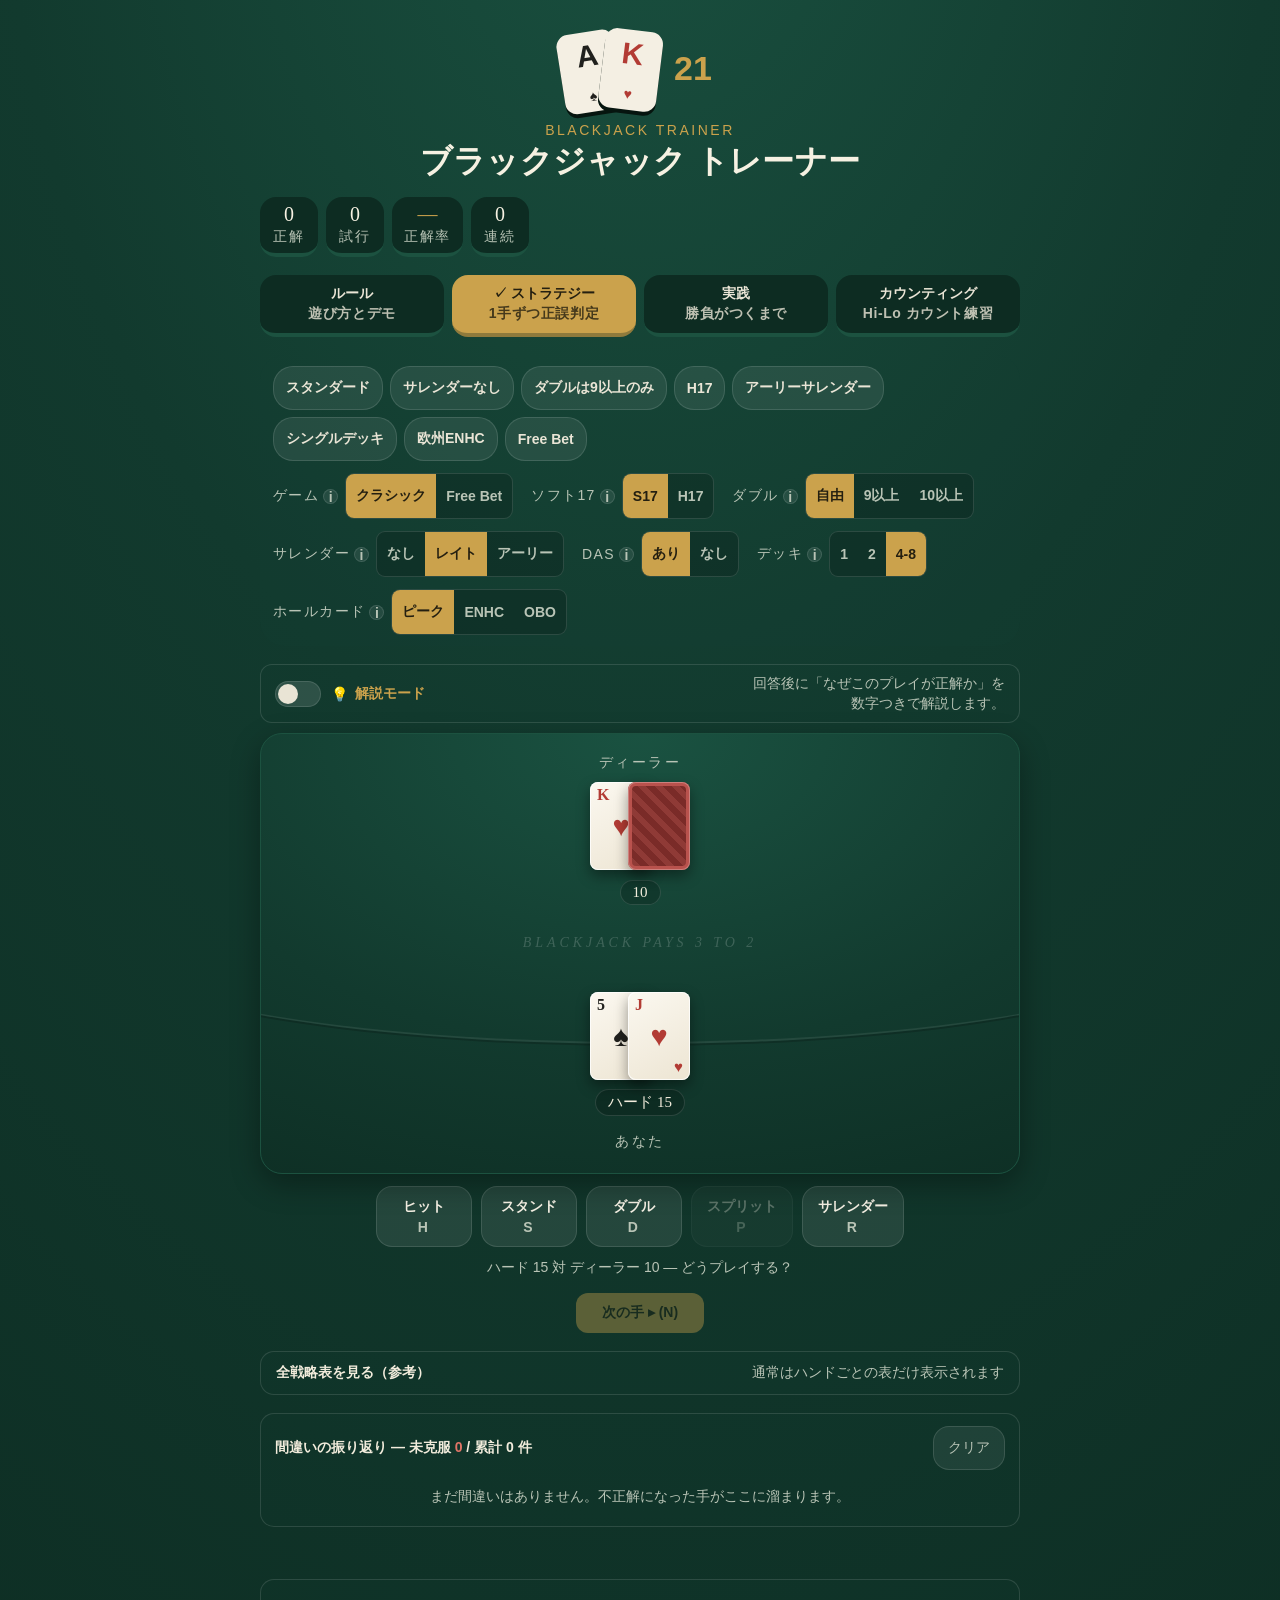
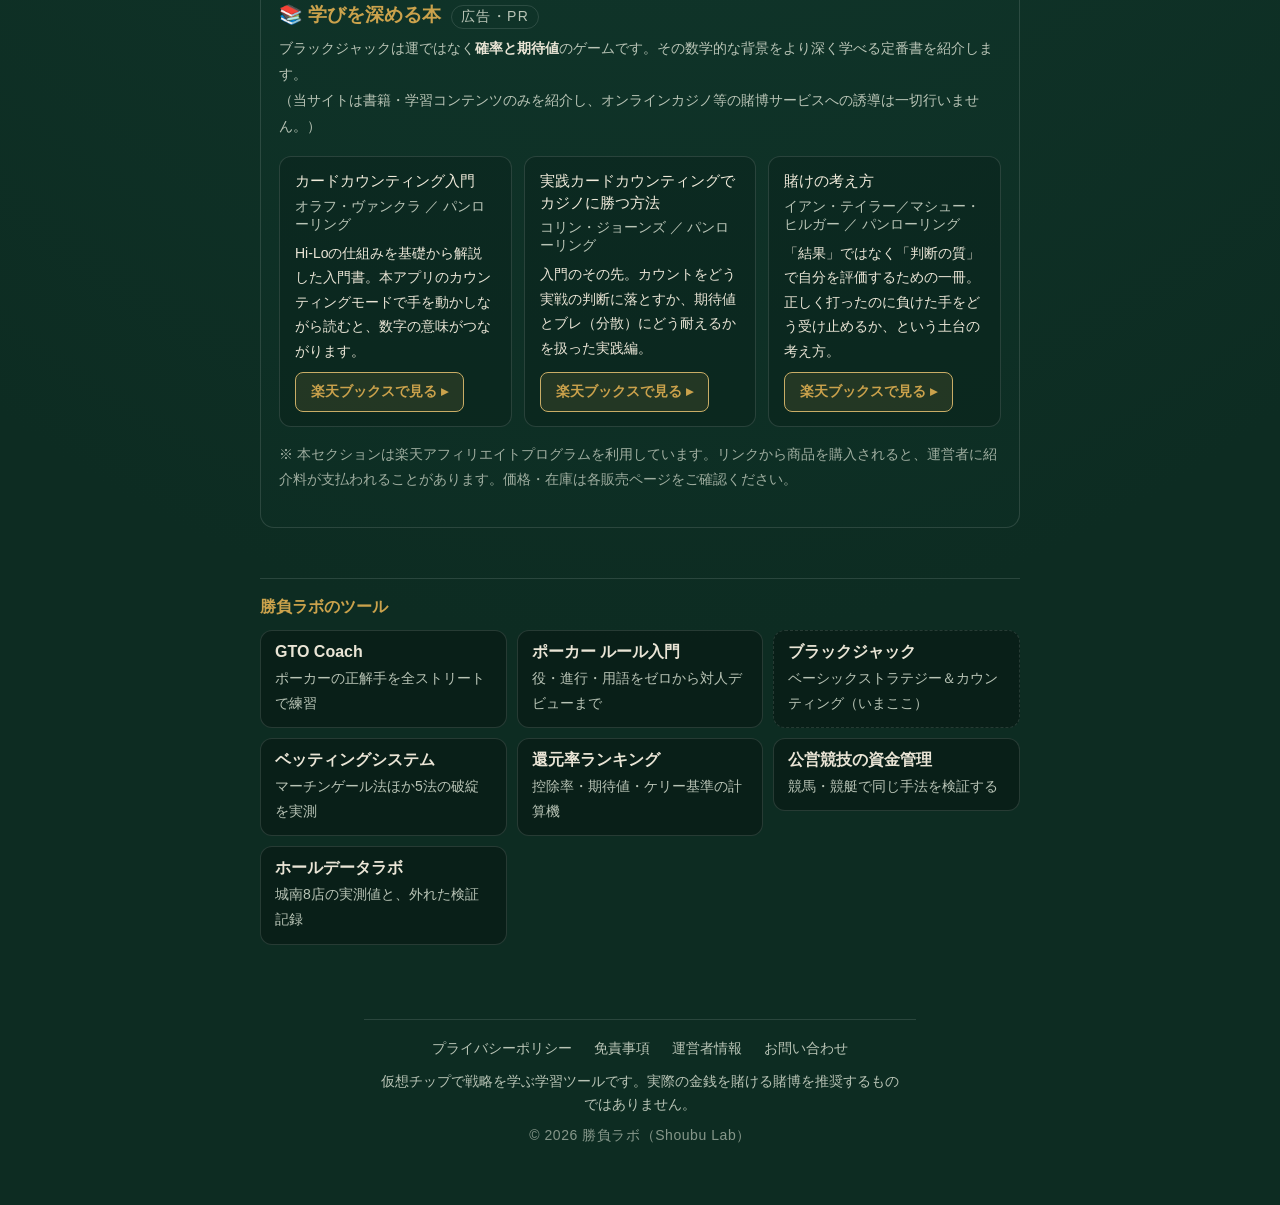
==== commit 75418d25: "GA4: 本番ホスト以外(localhost/pages.dev/プレビュー)では gtag を読み込まない(J347・計測の汚れ防止。イベント名・ID不変) Co-Authored-By: Clau" ====
--- a/index.html
+++ b/index.html
@@ -413,14 +413,8 @@
   .books-disc{font-size:10.5px; color:var(--ink-dim); opacity:.85; margin-top:15px; line-height:1.75}
   @media (max-width:560px){ .books{padding:18px 14px} .book-grid{grid-template-columns:1fr} }
 </style>
-<!-- Google tag (gtag.js) -->
-<script async src="https://www.googletagmanager.com/gtag/js?id=G-2VF02QTTNV"></script>
-<script>
-  window.dataLayer = window.dataLayer || [];
-  function gtag(){dataLayer.push(arguments);}
-  gtag('js', new Date());
-  gtag('config', 'G-2VF02QTTNV');
-</script>
+<!-- GA4 host-guard J347: 本番ホスト以外(localhost/pages.dev/プレビュー)では計測を送らない -->
+<script>(function(){var w=window;w.dataLayer=w.dataLayer||[];w.gtag=function(){w.dataLayer.push(arguments);};if(!/(^|\.)(mainichi-lab|shoubu-lab)\.com$|^fujiken1016\.github\.io$/.test(location.hostname))return;gtag('js',new Date());gtag('config','G-2VF02QTTNV');var s=document.createElement('script');s.async=true;s.src='https://www.googletagmanager.com/gtag/js?id=G-2VF02QTTNV';document.head.appendChild(s);})();</script>
 <!-- 外部（収益先）離脱クリック計測。正本＝~/Desktop/claude/tools/oc_shared.js -->
 <script src="/oc.js" defer></script>
 <style>
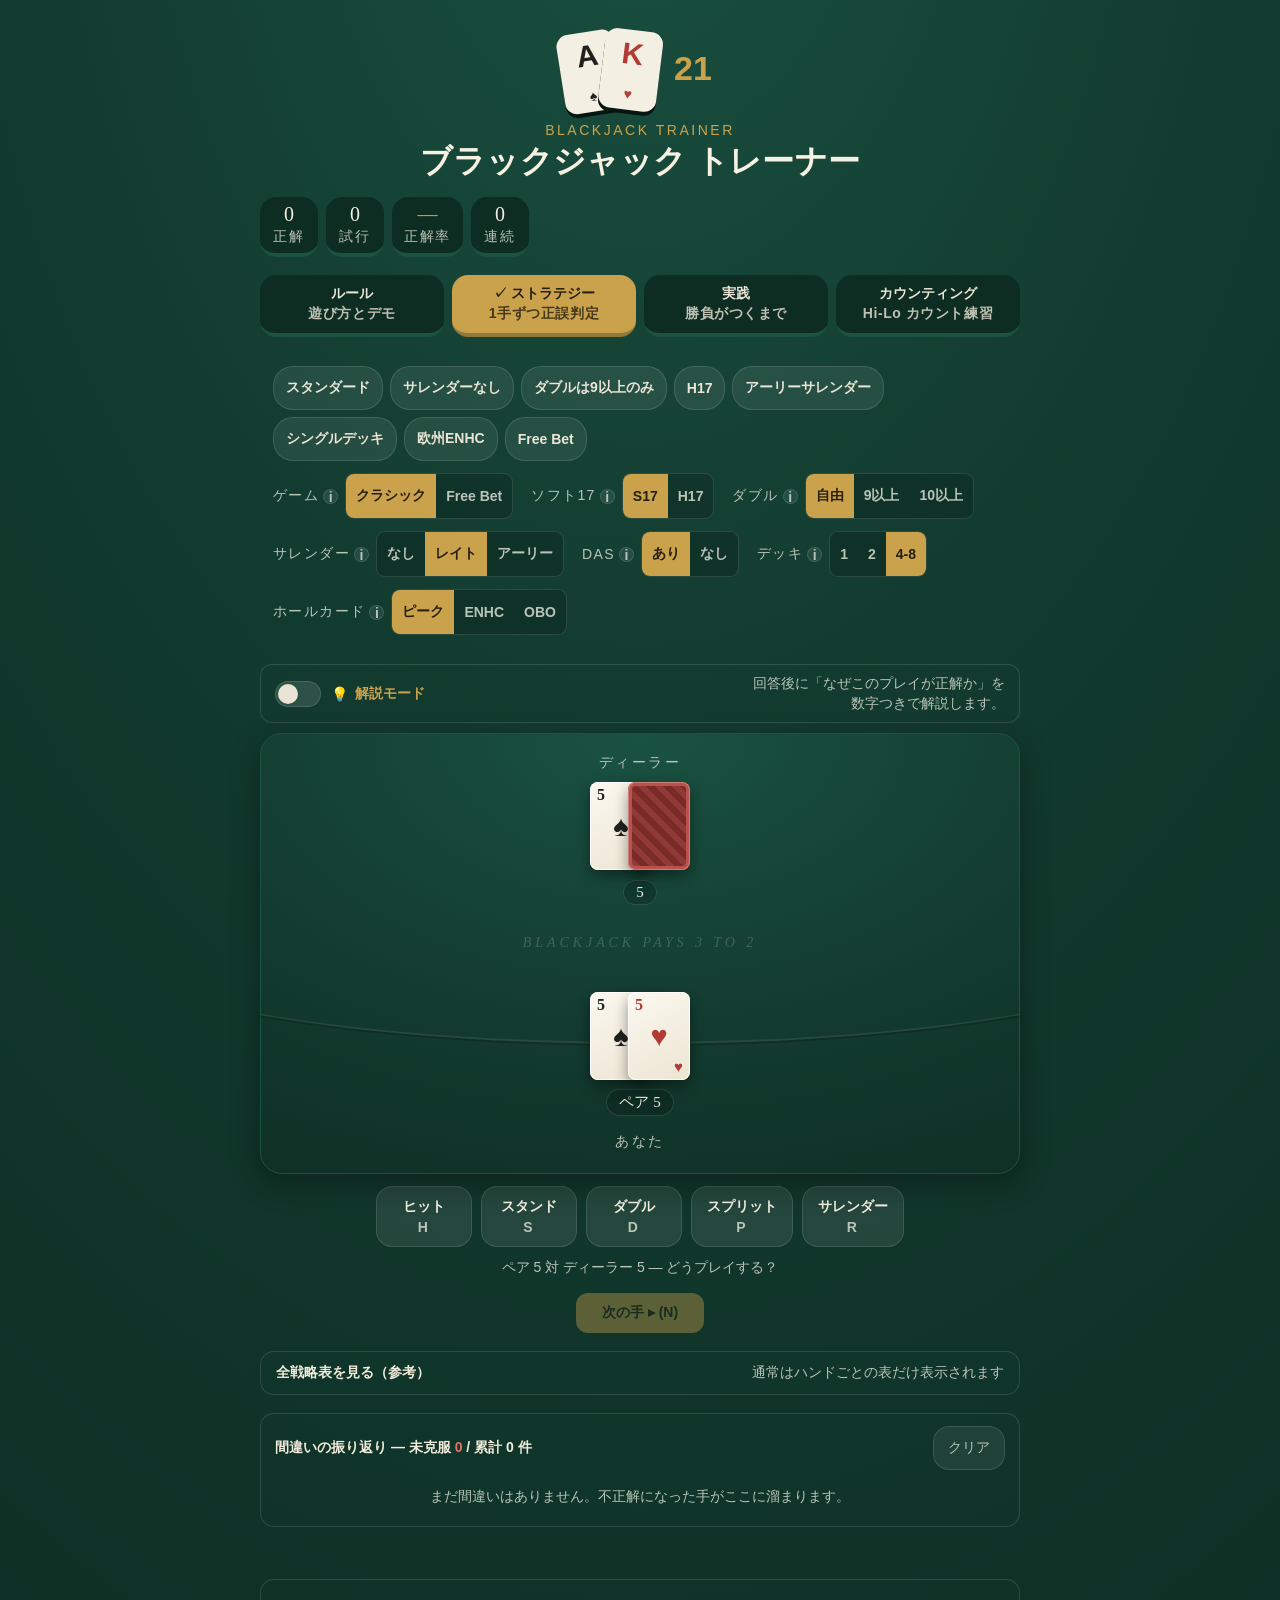
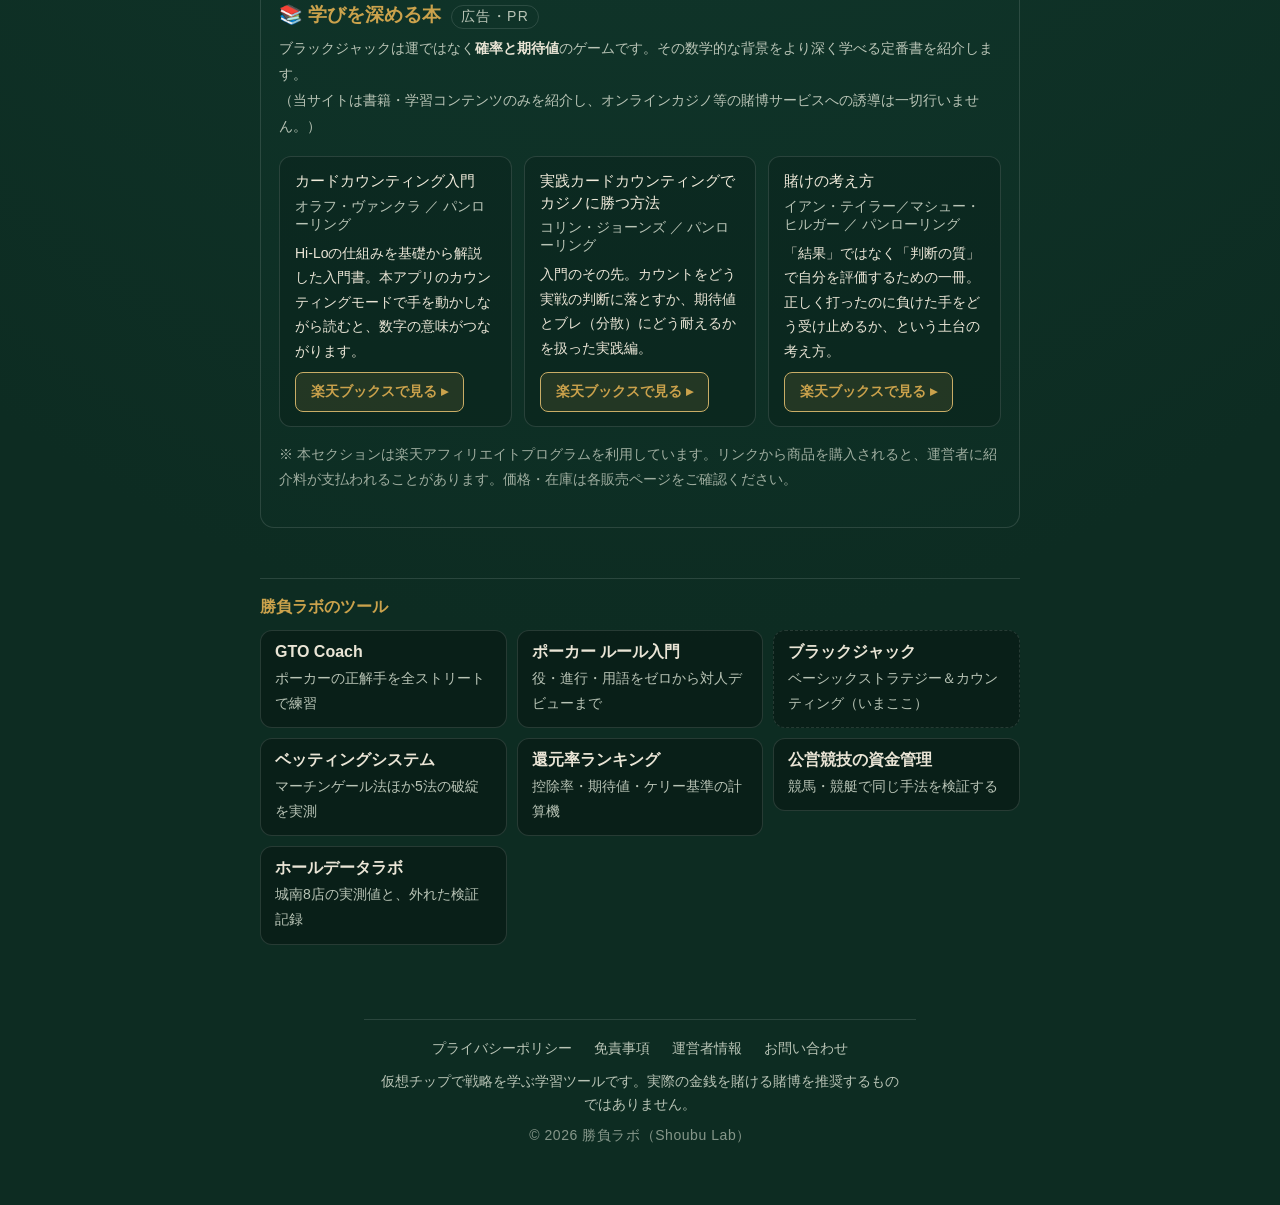
==== commit 5aef1633: "fix: 計測ガードから mainichi-lab/fujiken1016 の文字列を外す（ドメイン隔離・週次点検 2026-11-07） Co-Authored-By: Claude Opus 5." ====
--- a/index.html
+++ b/index.html
@@ -414,7 +414,7 @@
   @media (max-width:560px){ .books{padding:18px 14px} .book-grid{grid-template-columns:1fr} }
 </style>
 <!-- GA4 host-guard J347: 本番ホスト以外(localhost/pages.dev/プレビュー)では計測を送らない -->
-<script>(function(){var w=window;w.dataLayer=w.dataLayer||[];w.gtag=function(){w.dataLayer.push(arguments);};if(!/(^|\.)(mainichi-lab|shoubu-lab)\.com$|^fujiken1016\.github\.io$/.test(location.hostname))return;gtag('js',new Date());gtag('config','G-2VF02QTTNV');var s=document.createElement('script');s.async=true;s.src='https://www.googletagmanager.com/gtag/js?id=G-2VF02QTTNV';document.head.appendChild(s);})();</script>
+<script>(function(){var w=window;w.dataLayer=w.dataLayer||[];w.gtag=function(){w.dataLayer.push(arguments);};if(!/(^|\.)shoubu-lab\.com$/.test(location.hostname))return;gtag('js',new Date());gtag('config','G-2VF02QTTNV');var s=document.createElement('script');s.async=true;s.src='https://www.googletagmanager.com/gtag/js?id=G-2VF02QTTNV';document.head.appendChild(s);})();</script>
 <!-- 外部（収益先）離脱クリック計測。正本＝~/Desktop/claude/tools/oc_shared.js -->
 <script src="/oc.js" defer></script>
 <style>
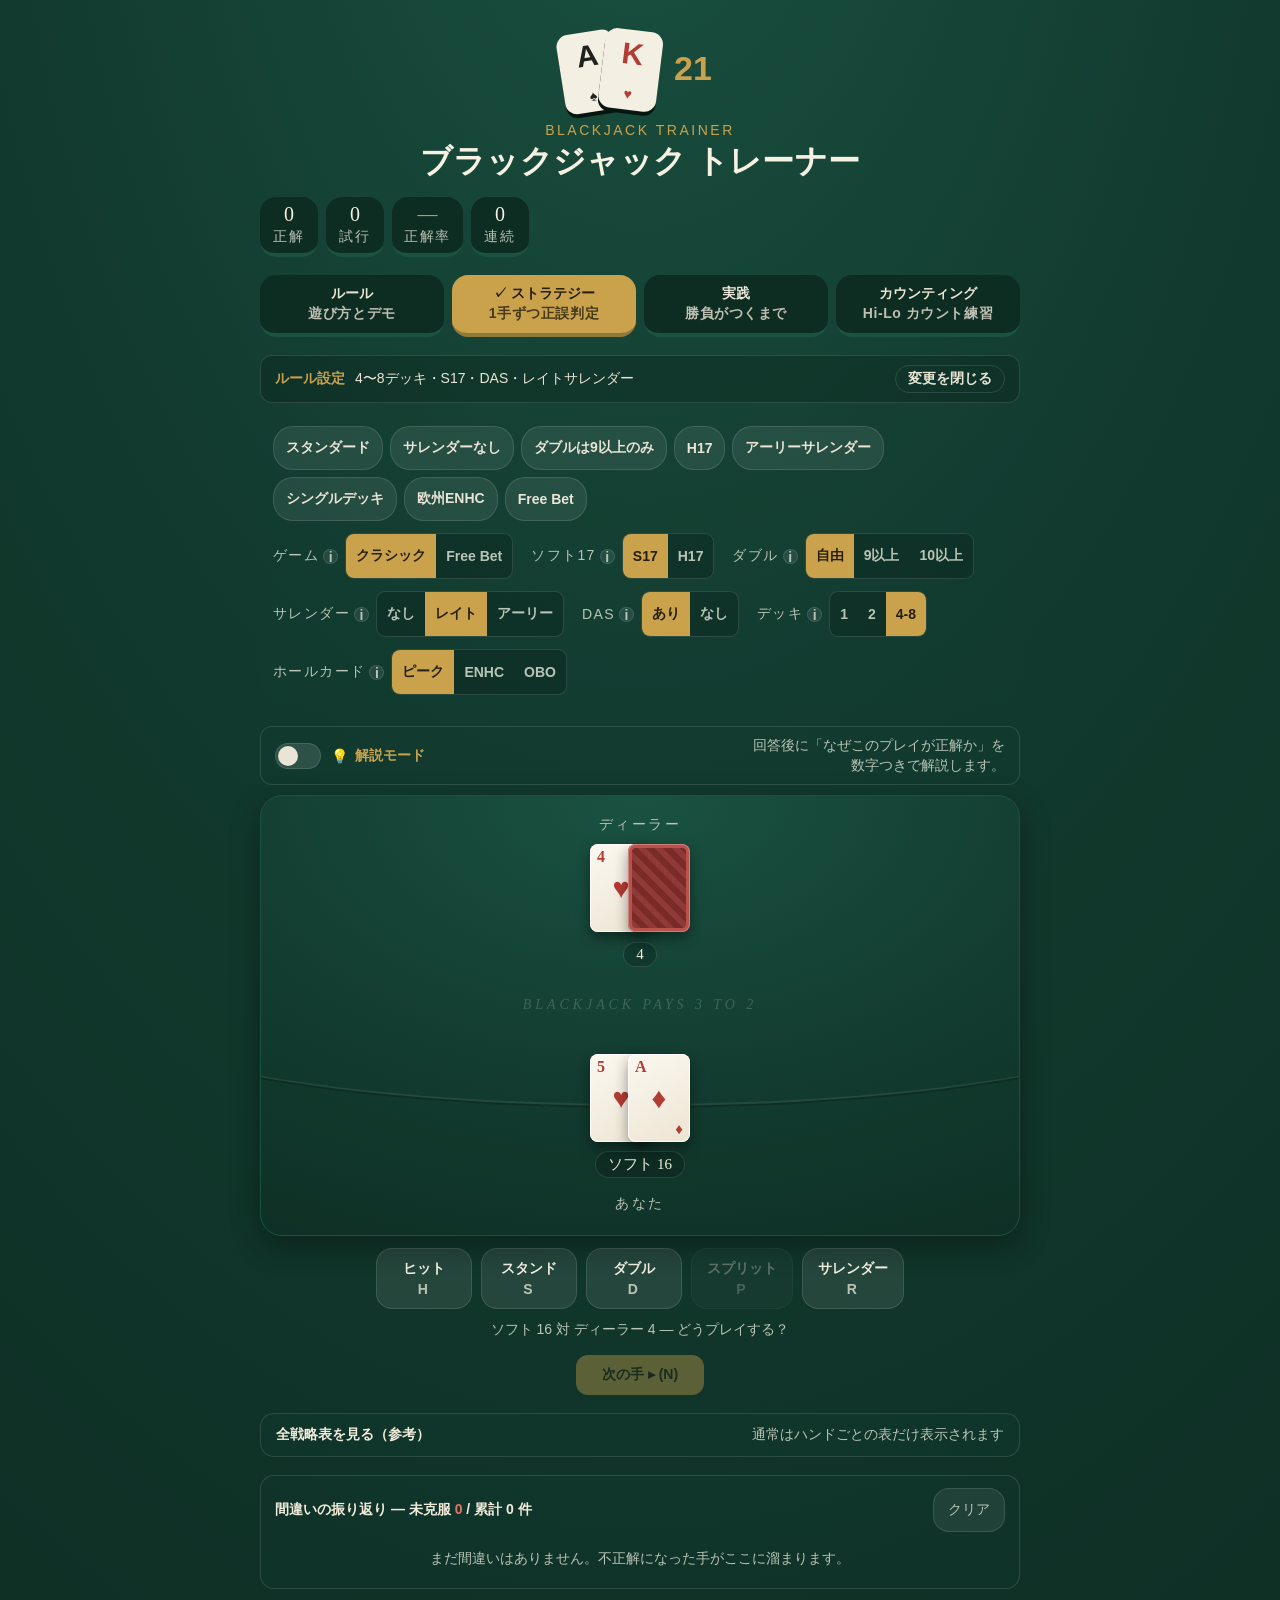
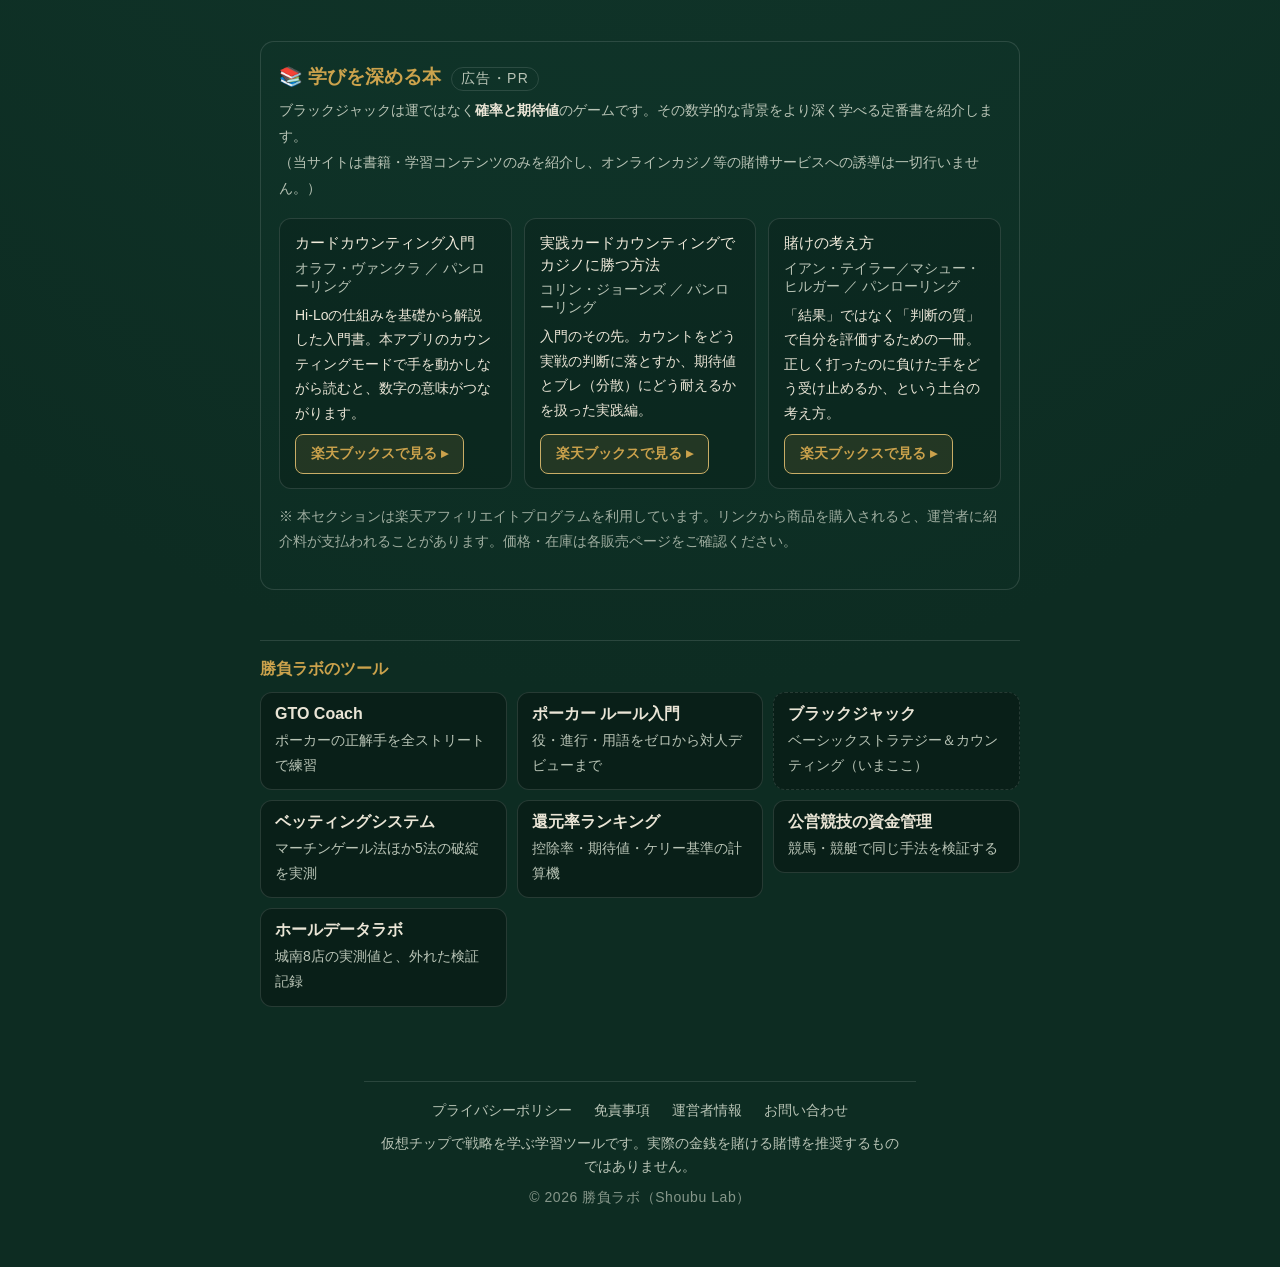
==== commit 0f2e3d77: "J517: ルール設定を要約1行に畳み、スマホで卓を1画面目に Co-Authored-By: Claude Opus 5.5 <noreply@anthropic.com>" ====
--- a/index.html
+++ b/index.html
@@ -412,6 +412,16 @@
   .book .bl:hover{background:var(--gold); color:#241f10}
   .books-disc{font-size:10.5px; color:var(--ink-dim); opacity:.85; margin-top:15px; line-height:1.75}
   @media (max-width:560px){ .books{padding:18px 14px} .book-grid{grid-template-columns:1fr} }
+
+/* J517: ルール設定を畳む（Wizard of Odds・BJ系トレーナーは卓が1画面目。設定は要約1行＋開いて変更） */
+.rulefold{margin-bottom:10px}
+.rulefold>summary{list-style:none;display:flex;align-items:center;gap:10px;flex-wrap:wrap;min-height:48px;padding:8px 14px;border:1px solid var(--border);border-radius:12px;background:#0000002e;cursor:pointer;font-family:var(--ui)}
+.rulefold>summary::-webkit-details-marker{display:none}
+.rulefold .rf-lab{font-weight:700;font-size:14px;color:var(--gold,#d4a94a)}
+.rulefold .rf-cur{flex:1 1 auto;font-size:14px;color:var(--ink)}
+.rulefold .rf-go{font-size:14px;font-weight:700;color:var(--ink);border:1px solid var(--border);border-radius:9999px;padding:4px 12px}
+.rulefold[open] .rf-go::after{content:"を閉じる"}
+.rulefold[open]>summary{margin-bottom:12px}
 </style>
 <!-- GA4 host-guard J347: 本番ホスト以外(localhost/pages.dev/プレビュー)では計測を送らない -->
 <script>(function(){var w=window;w.dataLayer=w.dataLayer||[];w.gtag=function(){w.dataLayer.push(arguments);};if(!/(^|\.)shoubu-lab\.com$/.test(location.hostname))return;gtag('js',new Date());gtag('config','G-2VF02QTTNV');var s=document.createElement('script');s.async=true;s.src='https://www.googletagmanager.com/gtag/js?id=G-2VF02QTTNV';document.head.appendChild(s);})();</script>
@@ -695,6 +705,8 @@
   </div>
 
   <div id="mode-tablearea">
+    <details class="rulefold" id="rulefold">
+    <summary><span class="rf-lab">ルール設定</span><span class="rf-cur" id="rf-cur">6デッキ・S17・DAS・レイトサレンダー</span><span class="rf-go">変更</span></summary>
     <div class="rules" style="margin-bottom:8px">
       <div class="presets" id="presets"></div>
       <div class="rgroup"><span class="lab">ゲーム<button class="info" type="button" aria-label="ゲームの説明">i<span class="tip"><b>どのブラックジャックか。</b><br><b>クラシック</b>＝通常のブラックジャック。<br><b>Free Bet</b>＝ダブル/スプリットの追加分を<u>カジノが負担</u>する変種。9/10/11のダブルと10以外の全ペアのスプリットが「タダ」。代わりに<b>ディーラー22はプッシュ（引き分け）</b>。</span></button></span><div class="seg" id="seg-variant"><button data-v="classic">クラシック</button><button data-v="freebet">Free Bet</button></div></div>
@@ -705,6 +717,7 @@
       <div class="rgroup"><span class="lab">デッキ<button class="info" type="button" aria-label="デッキ数の説明">i<span class="tip"><b>使用デッキ数。</b>少ないほどプレイヤー有利（1→8で約+0.5%ハウス寄り）。<br><b>4-8</b>は戦略表が同じ。<br><b>1・2デッキ</b>はカード除去の影響が強く一部のマスが変わる（例: 1デッキは<b>11 vs A もダブル</b>、hard8 vs5,6もダブル、7,7 vs10はスタンド）。</span></button></span><div class="seg" id="seg-deck"><button data-v="1">1</button><button data-v="2">2</button><button data-v="6">4-8</button></div></div>
       <div class="rgroup"><span class="lab">ホールカード<button class="info" type="button" aria-label="ホールカードの説明">i<span class="tip"><b>ディーラーの伏せ札の扱い。</b>ディーラーがBJの時、<u>ダブル/スプリットの追加分まで取られるか</u>が変わる。<br><b>ピーク</b>＝先にBJを確認。損は元ベットのみ（標準）。<br><b>ENHC</b>＝伏せ札なし。ディーラーBJだと<b>追加分も全没収</b>→<b>10・Aにダブル/スプリットしない</b>（11vs10/Aはヒット、8,8vsAはヒット）。<br><b>OBO</b>＝伏せ札なしだが追加分は返却されるので、<b>戦略はピークと同じ</b>。</span></button></span><div class="seg" id="seg-hole"><button data-v="peek">ピーク</button><button data-v="enhc">ENHC</button><button data-v="obo">OBO</button></div></div>
     </div>
+    </details>
     <div class="fbnote" id="fbnote" style="margin-bottom:18px">Free Bet（6デッキ・H17・Push22 固定／Wizard of Odds 実ベット表準拠）：フリーダブル<b>9/10/11</b>とフリースプリット<b>10以外の全ペア</b>は常に実行（<b>5,5はダブル・10,10はスタンド</b>）。ソフトは<b>A,2〜A,4は常にヒット</b>。ディーラー22はプッシュ。<b>サレンダー</b>はテーブル次第なので左のトグルで切替可。他トグルは無効。</div>
     <div style="height:10px"></div>
 
@@ -1895,6 +1908,15 @@
 
 /* ============ INIT ============ */
 syncSegs(); updateStats(); renderMistakes(); setMode("strategy");
+
+/* J517: 現在のルールを要約1行に出す。スマホは畳んだ状態で開始、PCは開いて開始 */
+(function(){var f=document.getElementById("rulefold"),c=document.getElementById("rf-cur");if(!f||!c)return;
+function sum(){var r=rules;if(r.variant==="freebet"){c.textContent="Free Bet・6デッキ・H17"+(r.surrender==="none"?"":"・サレンダーあり");return;}
+var d=r.decks===6?"4〜8デッキ":r.decks+"デッキ";var a=[d,r.soft17,r.das?"DAS":"DASなし",{none:"サレンダーなし",late:"レイトサレンダー",early:"アーリーサレンダー"}[r.surrender]];
+if(r.dbl!=="any")a.push(r.dbl==="9-11"?"ダブル9〜11":"ダブル10〜11");if(r.hole!=="peek")a.push(r.hole.toUpperCase());c.textContent=a.join("・");}
+var orig=syncSegs;syncSegs=function(){orig.apply(this,arguments);sum();};
+try{if(window.matchMedia("(min-width:720px)").matches)f.open=true;}catch(e){}
+sum();})();
 </script>
 
 </body>
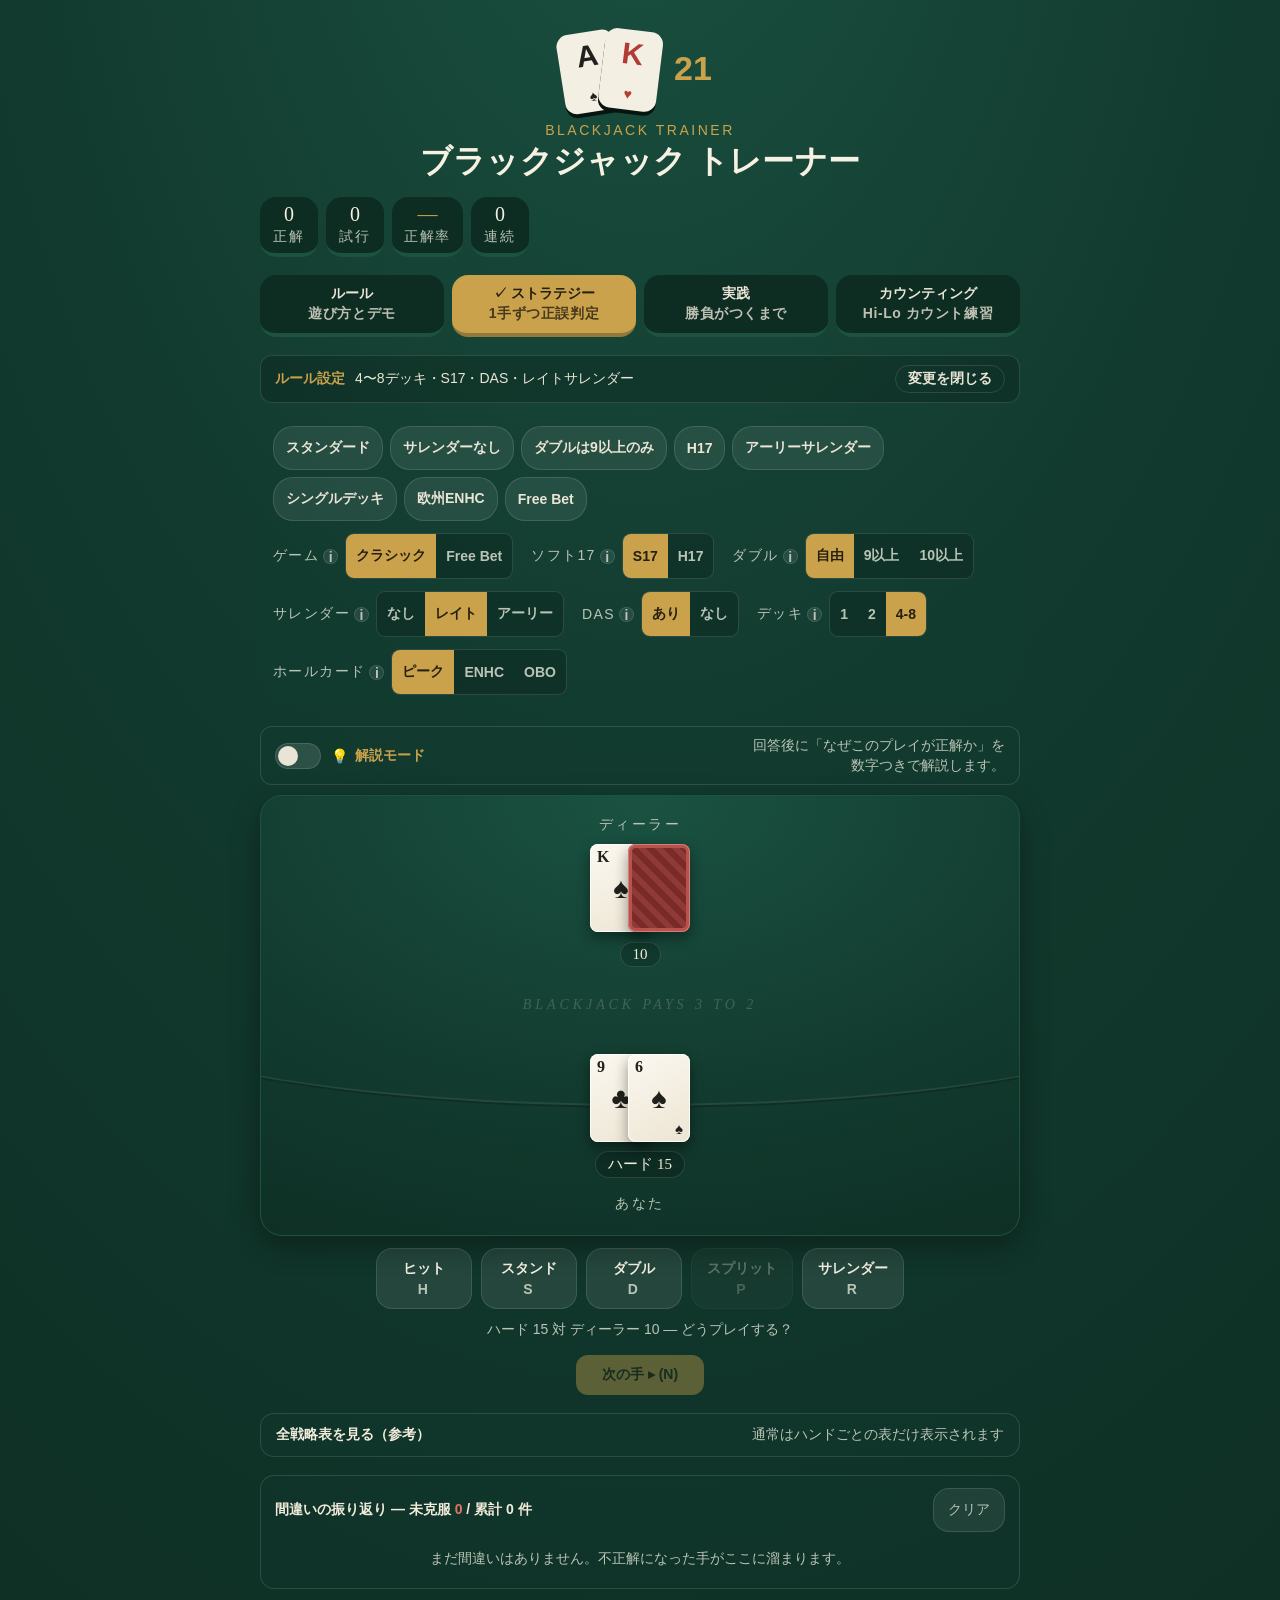
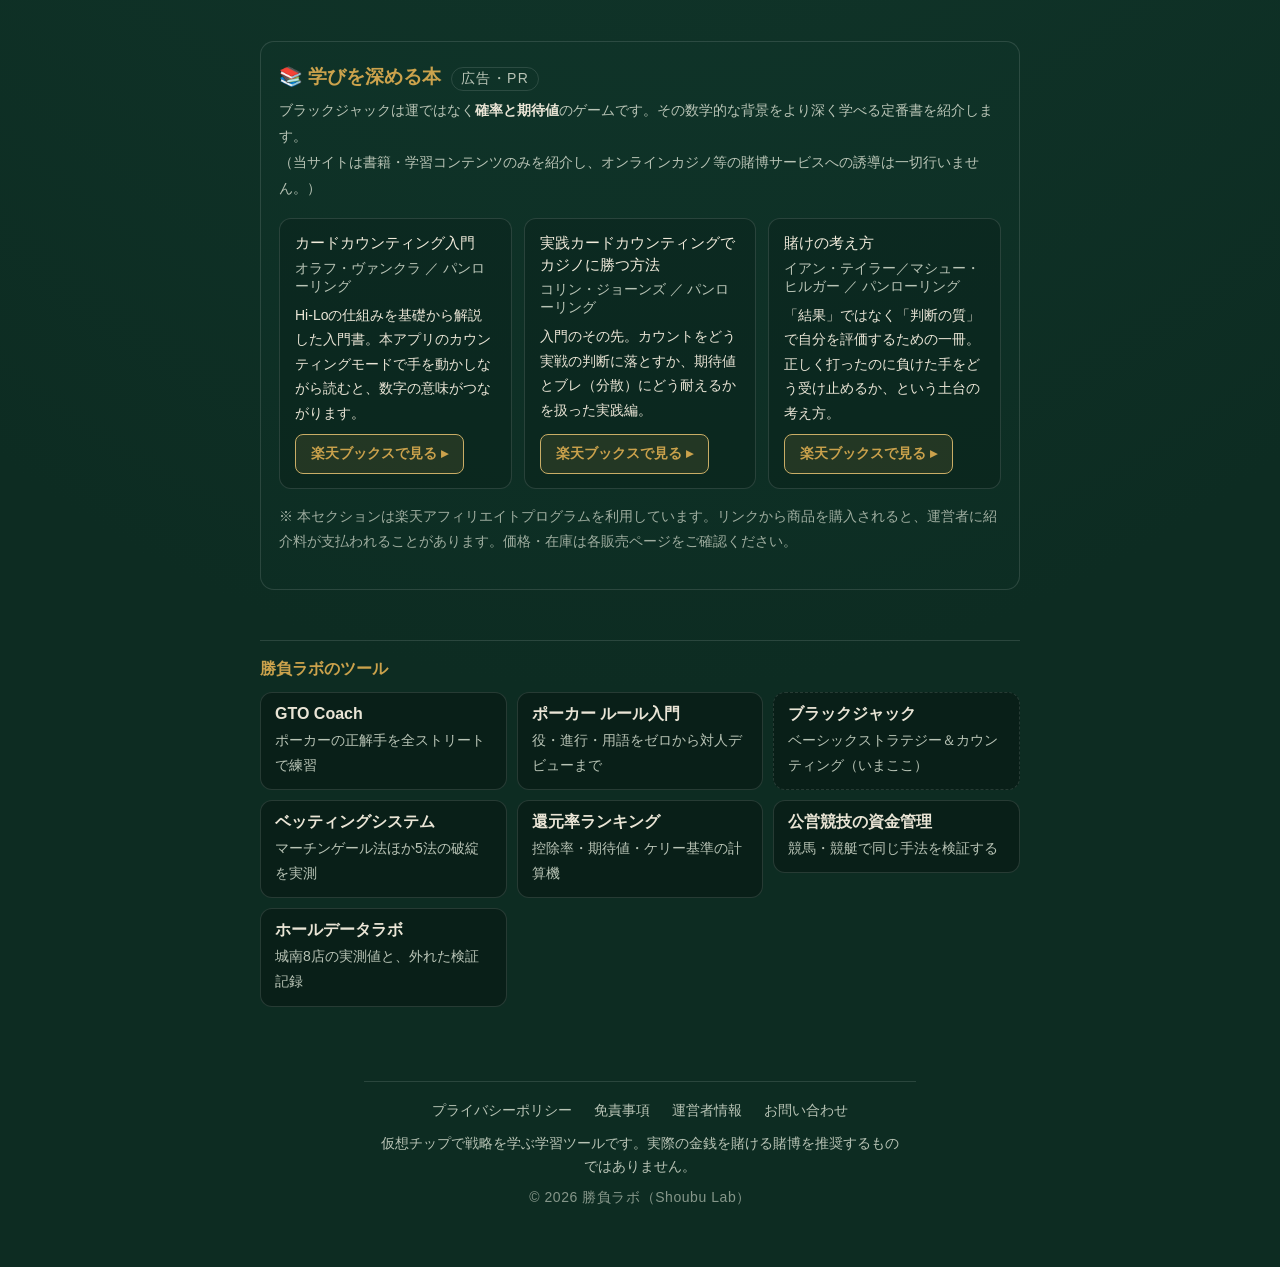
==== commit b19c7171: "J538: BJ解説文の修正 Co-Authored-By: Claude Sonnet 5.5 <noreply@anthropic.com>" ====
--- a/index.html
+++ b/index.html
@@ -630,7 +630,7 @@
           <tr><td>スプリット</td><td>同じ数字が2枚（ペア）のとき<b>2つの手に分割</b>。追加で同額を賭け、それぞれ別々にプレイ</td></tr>
           <tr><td>サレンダー</td><td><b>降参して賭け金の半分を返してもらう</b>。勝ち目が薄い手で損失を抑える。無いテーブルも多い</td></tr>
         </table></div>
-        <p>ダブルダウン・スプリット・サレンダーは<b>最初の2枚のときだけ</b>選べます。1枚でも引いた後は、ヒットかスタンドのみです。</p>
+        <p>ダブルダウン・スプリット・サレンダーは<b>最初の2枚のときだけ</b>選べます。1枚でも引いた後は、ヒットかスタンドのみです（スプリットで分けた後の手にダブルできるかは、DASというルール次第です）。</p>
       </div>
 
       <div class="rsec">
@@ -660,8 +660,8 @@
 
       <div class="rsec">
         <h3><span class="num">7</span>インシュランス（保険）</h3>
-        <p>ディーラーの表がAのとき「保険を賭けますか？」と聞かれます。ディーラーがブラックジャックなら払い戻されるという触れ込みです。</p>
-        <div class="keypt"><span class="em">結論：受けないでください。</span>カウンティングをしている人以外にとっては、長期的に必ず損をする賭けです。「保険」という安心感のある名前が付いているだけで、中身は分の悪いサイドベットです。</div>
+        <p>ディーラーの表がAのとき「保険を賭けますか？」と聞かれます。元の賭け金の半分までを追加で賭け、ディーラーの伏せ札が10札（＝ディーラーがブラックジャック）なら<b>2 : 1</b>で払い戻される、というサイドベットです。</p>
+        <div class="keypt"><span class="em">結論：受けないでください。</span>2 : 1の配当が損にならないには、伏せ札が10札である確率が3分の1（33.3%）以上必要です。6デッキでは、表がAのとき伏せ札が10札なのは311枚中96枚で約30.9%。足りません。期待値は賭け金の約−7.4%です（1デッキでも約−5.9%。Wizard of Odds 調べ）。例外は、カウンティングで10札が多く残っていると分かっているときだけです。「保険」という安心感のある名前が付いているだけで、中身は分の悪いサイドベットです。</div>
       </div>
 
       <!-- ===== デモンストレーション ===== -->
@@ -696,9 +696,40 @@
       </div>
 
       <div class="rsec">
-        <h3><span class="num">8</span>次にやること</h3>
+        <h3><span class="num">8</span>ルールでハウスエッジはどう動くか</h3>
+        <p>同じブラックジャックでも、テーブルのルールでハウスエッジ（カジノ側の取り分）は変わります。下の表は、Wizard of Oddsが公表している「ルールを1つ変えたとき、プレイヤーの期待値が何ポイント動くか」です。ベーシックストラテジーで打つことが前提で、数字は賭け金に対する割合（%）です。</p>
+        <div class="rtwrap"><table class="rtable">
+          <tr><th>ルール</th><th>ハウスエッジの動き</th></tr>
+          <tr><td>ブラックジャックの配当が 6:5</td><td><b>約1.39ポイント悪化</b></td></tr>
+          <tr><td>ブラックジャックの配当が 7:5</td><td>約0.45ポイント悪化</td></tr>
+          <tr><td>ディーラーがソフト17で引く（H17）</td><td>約0.22ポイント悪化</td></tr>
+          <tr><td>ダブルが10・11のみ</td><td>約0.18ポイント悪化</td></tr>
+          <tr><td>スプリット後のダブル不可（DASなし）</td><td>約0.14ポイント悪化</td></tr>
+          <tr><td>伏せ札なし（ヨーロピアン）</td><td>約0.11ポイント悪化</td></tr>
+          <tr><td>ダブルが9〜11のみ</td><td>約0.09ポイント悪化</td></tr>
+          <tr><td>レイトサレンダーあり</td><td>約0.08ポイント改善</td></tr>
+          <tr><td>デッキ数（8デッキより少ないとプレイヤー有利）</td><td>1デッキ約0.48、2デッキ約0.19、4デッキ約0.06ポイント改善</td></tr>
+        </table></div>
+        <p class="note">出典：Wizard of Odds「Blackjack Basics」のルール別増減表（2026年11月16日に確認）。ポイント差は目安で、ほかのルールとの組み合わせで少し動きます。いちばん効くのは配当（6:5を避けること）で、次にH17とダブルの制限です。</p>
+      </div>
+
+      <div class="rsec">
+        <h3><span class="num">9</span>カウンティングで、どれくらい有利になるのか</h3>
+        <p>Hi-Loは、2〜6を+1、7〜9を0、10・J・Q・K・Aを−1として、出たカードを足し引きしていく方法です。この合計（ランニングカウント）を<b>残りのデッキ数で割る</b>と、トゥルーカウントになります。たとえば、ランニングカウントが+7で残りが約4デッキなら、7 ÷ 4 ＝ 1.75、およそ+2です。割り算は概算で足ります。</p>
+        <div class="rtwrap"><table class="rtable">
+          <tr><th>ベット幅（最小：最大）</th><th>プレイヤーの優位（6デッキ・カットカードまで4.5デッキ）</th></tr>
+          <tr><td>1 : 5</td><td>約0.30%</td></tr>
+          <tr><td>1 : 10</td><td>約0.59%</td></tr>
+          <tr><td>1 : 15</td><td>約0.83%</td></tr>
+        </table></div>
+        <p>この条件での優位は、賭け金に対して1%に届きません。しかも、ベット幅を広げるほど有利になる一方で、賭け金の上下が大きくなり、カジノにも目立ちます。Wizard of Oddsは、6デッキなら1 : 15が「ほぼ上限」と書いています。上の数字は、カウントもプレイの切り替え（インデックス・プレイ）も間違えない場合の試算で、実際のミスやカジノ側の対策は入っていません。</p>
+        <p class="note">出典：Wizard of Odds「Hi-Lo」のシミュレーション表（インデックスは「Illustrious 18」と「Fab 4」を使用）と、カウントの手順の説明（2026年11月16日に確認）。この表は、練習の目安のための数字で、金銭を賭けて勝つことを勧めるものではありません。</p>
+      </div>
+
+      <div class="rsec">
+        <h3><span class="num">10</span>次にやること</h3>
         <p>ルールが分かったら、上のタブから<b>「ストラテジー」</b>へ。実際に手が配られるので、直感ではなく<b>数学的な正解</b>を身につけていきます。間違えても大丈夫で、その場で正しい打ち方と根拠の表が出ます。</p>
-        <p>ベーシックストラテジー通りに打てば、ハウスエッジは<b>約0.5%</b>まで下がります。適当に打つと約2〜3%なので、<b>覚えるだけで損失が数分の1</b>になります。</p>
+        <p>ベーシックストラテジー通りに打てば、ハウスエッジは<b>0.5%前後以下</b>まで下がります（Wizard of Oddsの試算では、アトランティックシティの標準ルールで0.43%）。一方、「バーストしないことだけ考える」打ち方は3.91%、「ディーラーと同じ規則で打つ」と5.48%です。<b>覚えるだけで、期待される損失が約10分の1</b>になります。</p>
       </div>
 
     </div>
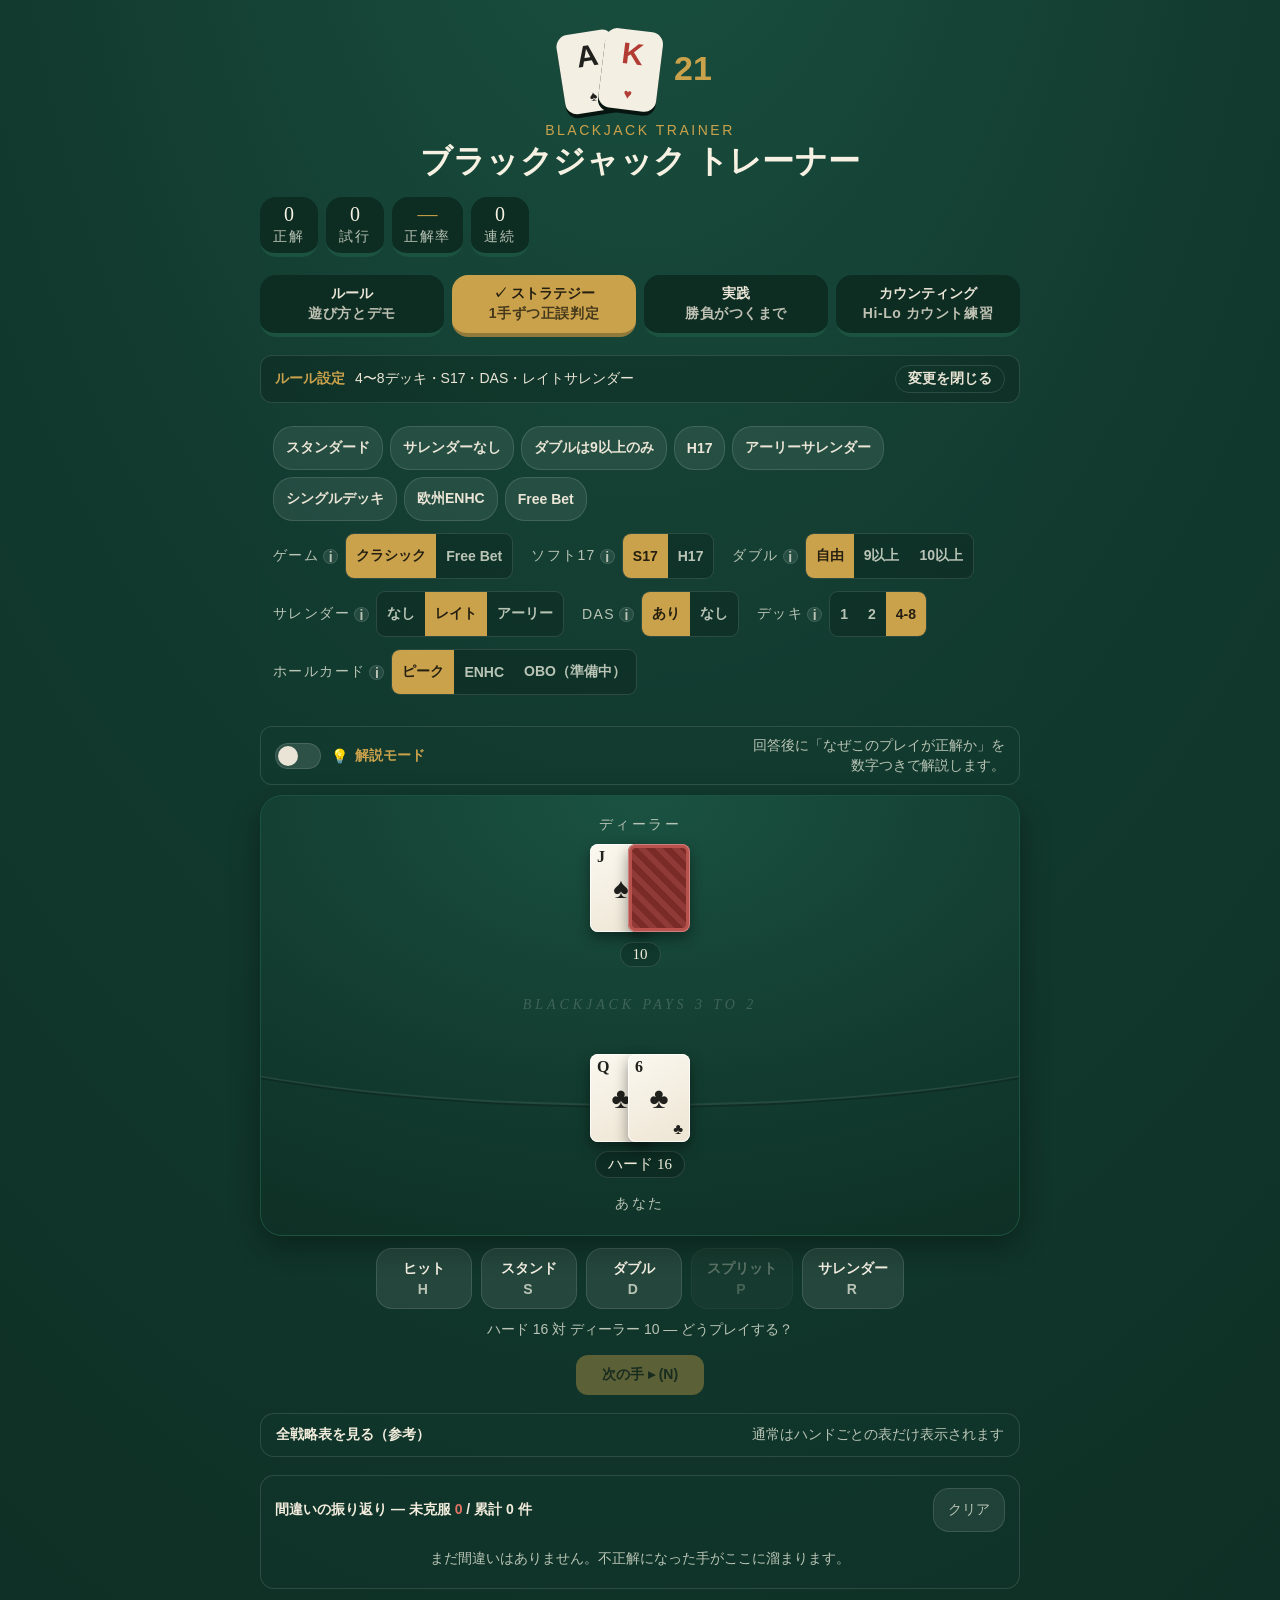
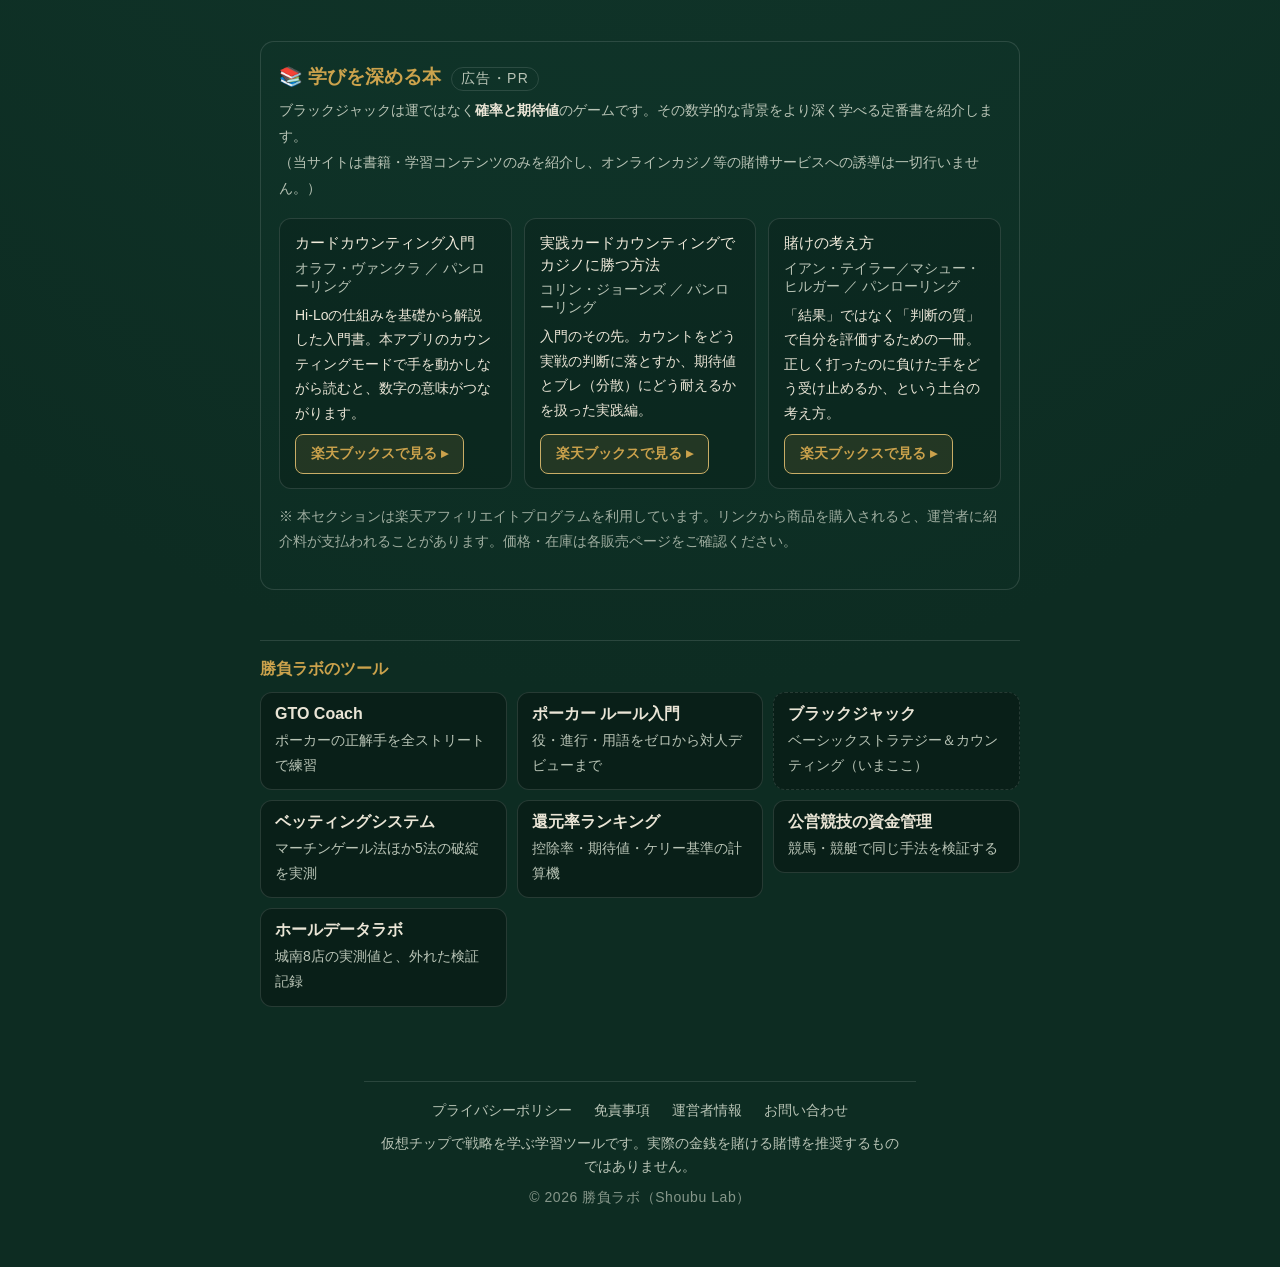
==== commit 410e91b5: "J542: BJ戦略エンジンを Wizard of Odds 表の表引きに差し替え（全85ルール×610セル食い違い0）・未検証ルールは準備中 Co-Authored-By: Claude Opus " ====
--- a/index.html
+++ b/index.html
@@ -746,7 +746,8 @@
       <div class="rgroup"><span class="lab">サレンダー<button class="info" type="button" aria-label="サレンダーの説明">i<span class="tip"><b>降参して賭け金の半分を返してもらう</b>ルール。<br><b>なし</b>＝不可。<br><b>レイト</b>＝ディーラーのBJ確認<u>後</u>に降参（標準・約+0.08%有利）。<br><b>アーリー</b>＝確認<u>前</u>に降参できる。激レアだが約<b>+0.6%</b>と大幅有利で、10・A相手に広く降りる。</span></button></span><div class="seg" id="seg-sur"><button data-v="none">なし</button><button data-v="late">レイト</button><button data-v="early">アーリー</button></div></div>
       <div class="rgroup"><span class="lab">DAS<button class="info" type="button" aria-label="DASの説明">i<span class="tip"><b>DAS＝Double After Split</b>。スプリットした後の手にダブルできるか。<br>例: <b>8,8</b>を分けて片方に3が来て<b>11</b>→ここでダブル可能か。<br><b>あり</b>で約<b>+0.14%</b>有利。<br><b>なし</b>だとスプリットを控える（<b>4,4は割らない</b>／2,2・3,3は4〜7のみ／6,6は3〜6のみ）。</span></button></span><div class="seg" id="seg-das"><button data-v="on">あり</button><button data-v="off">なし</button></div></div>
       <div class="rgroup"><span class="lab">デッキ<button class="info" type="button" aria-label="デッキ数の説明">i<span class="tip"><b>使用デッキ数。</b>少ないほどプレイヤー有利（1→8で約+0.5%ハウス寄り）。<br><b>4-8</b>は戦略表が同じ。<br><b>1・2デッキ</b>はカード除去の影響が強く一部のマスが変わる（例: 1デッキは<b>11 vs A もダブル</b>、hard8 vs5,6もダブル、7,7 vs10はスタンド）。</span></button></span><div class="seg" id="seg-deck"><button data-v="1">1</button><button data-v="2">2</button><button data-v="6">4-8</button></div></div>
-      <div class="rgroup"><span class="lab">ホールカード<button class="info" type="button" aria-label="ホールカードの説明">i<span class="tip"><b>ディーラーの伏せ札の扱い。</b>ディーラーがBJの時、<u>ダブル/スプリットの追加分まで取られるか</u>が変わる。<br><b>ピーク</b>＝先にBJを確認。損は元ベットのみ（標準）。<br><b>ENHC</b>＝伏せ札なし。ディーラーBJだと<b>追加分も全没収</b>→<b>10・Aにダブル/スプリットしない</b>（11vs10/Aはヒット、8,8vsAはヒット）。<br><b>OBO</b>＝伏せ札なしだが追加分は返却されるので、<b>戦略はピークと同じ</b>。</span></button></span><div class="seg" id="seg-hole"><button data-v="peek">ピーク</button><button data-v="enhc">ENHC</button><button data-v="obo">OBO</button></div></div>
+      <div class="rgroup"><span class="lab">ホールカード<button class="info" type="button" aria-label="ホールカードの説明">i<span class="tip"><b>ディーラーの伏せ札の扱い。</b>ディーラーがBJの時、<u>ダブル/スプリットの追加分まで取られるか</u>が変わる。<br><b>ピーク</b>＝先にBJを確認。損は元ベットのみ（標準）。<br><b>ENHC</b>＝伏せ札なし。ディーラーBJだと<b>追加分も全没収</b>→<b>10・Aに対してダブルを控え、スプリットも絞る</b>（11 vs 10/A と 8,8 vs 10/A はヒット、A,A は A に対してだけヒット）。判定できるのは Wizard of Odds の表がある「欧州ENHC」プリセット（6デッキ・S17・ダブル9〜11・DAS）だけです。<br><b>OBO</b>＝伏せ札なしだが追加分は返却されるルール。<b>判定表は準備中</b>です。</span></button></span><div class="seg" id="seg-hole"><button data-v="peek">ピーク</button><button data-v="enhc">ENHC</button><button data-v="obo" disabled aria-disabled="true" title="判定表を準備中">OBO（準備中）</button></div></div>
+      <div class="fbnote" id="rule-pending" role="status"></div>
     </div>
     </details>
     <div class="fbnote" id="fbnote" style="margin-bottom:18px">Free Bet（6デッキ・H17・Push22 固定／Wizard of Odds 実ベット表準拠）：フリーダブル<b>9/10/11</b>とフリースプリット<b>10以外の全ペア</b>は常に実行（<b>5,5はダブル・10,10はスタンド</b>）。ソフトは<b>A,2〜A,4は常にヒット</b>。ディーラー22はプッシュ。<b>サレンダー</b>はテーブル次第なので左のトグルで切替可。他トグルは無効。</div>
@@ -797,6 +798,7 @@
             <span><i style="background:var(--cell-d)"></i>ダブル</span><span><i style="background:var(--cell-p)"></i>スプリット</span>
             <span><i style="background:var(--cell-r)"></i>サレンダー</span>
           </div>
+          <p class="note" style="margin:0 0 10px">出典：Wizard of Odds の基本戦略表（1デッキ・2デッキ・4〜8デッキ、S17/H17別。欧州ENHCは同サイトの European 表、アーリーサレンダーは同サイトの Surrender のページ）。2026年11月16日に取得し、選べるルールの組み合わせすべてで全マスを照合しました。OBOなど表で確認できないルールは準備中です。</p>
           <div class="fullcols">
             <div><div class="ctitle">ハード</div><div id="tbl-hard"></div></div>
             <div><div class="ctitle">ソフト（A含む）</div><div id="tbl-soft"></div></div>
@@ -957,113 +959,66 @@
 const canSurr=h=>rules.surrender!=="none"&&h.initial!==false&&!h.fromSplit;
 
 /* ============ STRATEGY ENGINE ============ */
-// base = 4〜8デッキ / peek / サレンダー無し（サレンダーは surrenderAdjust で付与）
-function hardCode(t,d){
-  if(t<=8)return"H";
-  if(t===9)return(d>=3&&d<=6)?"D":"H";
-  if(t===10)return(d>=2&&d<=9)?"D":"H";
-  if(t===11)return rules.soft17==="H17"?"D":(d<=10?"D":"H");
-  if(t===12)return(d>=4&&d<=6)?"S":"H";
-  if(t>=13&&t<=16)return(d>=2&&d<=6)?"S":"H";
-  return"S"; // 17+
-}
-function softCode(t,d){
-  if(t<=14)return(d>=5&&d<=6)?"D":"H";
-  if(t===15||t===16)return(d>=4&&d<=6)?"D":"H";
-  if(t===17)return(d>=3&&d<=6)?"D":"H";
-  if(t===18){if(rules.soft17==="H17")return(d>=2&&d<=6)?"Ds":(d===7||d===8)?"S":"H";return(d>=3&&d<=6)?"Ds":(d===2||d===7||d===8)?"S":"H";}
-  if(t===19){if(rules.soft17==="H17"&&d===6)return"Ds";return"S";}
-  return"S";
-}
-function pairCode(p,d){
-  if(p===11)return"P"; if(p===10)return"S";
-  if(p===9)return(d===7||d>=10)?"S":"P";
-  if(p===8)return"P";
-  if(p===7)return(d>=2&&d<=7)?"P":"H";
-  if(p===6)return(d>=(rules.das?2:3)&&d<=6)?"P":"H";
-  if(p===5)return hardCode(10,d);
-  if(p===4)return(rules.das&&(d===5||d===6))?"P":"H";
-  if(p===2||p===3)return(d>=(rules.das?2:4)&&d<=7)?"P":"H";
-  return"H";
-}
-function rawCode(h,d){return h.isPair?pairCode(h.pairVal,d):h.soft?softCode(h.total,d):hardCode(h.total,d);}
-
-// --- 1/2デッキの標準偏差（S17基準、published deviations）---
-function deckAdjust(h,d,c){
-  if(rules.decks>=4)return c;
-  if(rules.decks===2){
-    if(!h.isPair&&!h.soft&&h.total===11&&d===11&&rules.soft17==="S17")return"D"; // DD S17: 11 vs A ダブル
-    return c;
-  }
-  // single deck
-  if(h.isPair){
-    if(h.pairVal===7&&d===10)return"S";                          // 7,7 vs 10 スタンド
-    if(h.pairVal===6&&d===7&&rules.soft17==="H17")return"P";     // 6,6 vs 7 (H17) スプリット
-    if(h.pairVal===2&&d===3)return"P";                           // 2,2 vs 3 スプリット
-    return c;
-  }
+// 出典（2026-11-16 取得・J542 で全セル突合済み）:
+//   Wizard of Odds 基本戦略表 https://wizardofodds.com/games/blackjack/strategy/1-deck/ ・/2-decks/ ・/4-decks/（4〜8デッキ）
+//   ENHC（欧州・ノーホールカード）https://wizardofodds.com/games/blackjack/strategy/european/（6D・S17・DAS・ダブル9-11のみの表）
+//   アーリーサレンダー https://wizardofodds.com/games/blackjack/surrender/ の「Early Surrender」一覧
+// 表の記号は WoO の凡例どおり: D=ダブル可能ならダブル/不可ならヒット、Ds=…/不可ならスタンド、
+//   Ph/Pd/Ps=DASありならスプリット/なしならヒット・ダブル・スタンド、Rh/Rs/Rp=サレンダー可能ならサレンダー/不可ならヒット・スタンド・スプリット、
+//   Rp2=（2デッキH17の8,8 vs A）サレンダー可能かつDASなしならサレンダー/それ以外はスプリット。
+// 5,5 と 10,10 は表に行が無いのでハードの10・20として引く（WoO の注記どおり）。列はディーラー 2,3,…,10,A。
+// 自己検査: bj_tools/verify_engine.js（全85ルール×610セルを WoO 表と突合。食い違い0で終了コード0）
+const WOO={"1S":{"hard":{"4":"H H H H H H H H H H","5":"H H H H H H H H H H","6":"H H H H H H H H H H","7":"H H H H H H H H H H","8":"H H H D D H H H H H","9":"D D D D D H H H H H","10":"D D D D D D D D H H","11":"D D D D D D D D D D","12":"H H S S S H H H H H","13":"S S S S S H H H H H","14":"S S S S S H H H H H","15":"S S S S S H H H H H","16":"S S S S S H H H Rh Rh","17":"S S S S S S S S S S","18":"S S S S S S S S S S","19":"S S S S S S S S S S","20":"S S S S S S S S S S","21":"S S S S S S S S S S"},"soft":{"13":"H H D D D H H H H H","14":"H H D D D H H H H H","15":"H H D D D H H H H H","16":"H H D D D H H H H H","17":"D D D D D H H H H H","18":"S Ds Ds Ds Ds S S H H S","19":"S S S S Ds S S S S S","20":"S S S S S S S S S S","21":"S S S S S S S S S S"},"pair":{"2":"Ph P P P P P H H H H","3":"Ph Ph P P P P Ph H H H","4":"H H Ph Pd Pd H H H H H","6":"P P P P P Ph H H H H","7":"P P P P P P Ph H Rs H","8":"P P P P P P P P P P","9":"P P P P P S P P S S","11":"P P P P P P P P P P"}},"1H":{"hard":{"4":"H H H H H H H H H H","5":"H H H H H H H H H H","6":"H H H H H H H H H H","7":"H H H H H H H H H H","8":"H H H D D H H H H H","9":"D D D D D H H H H H","10":"D D D D D D D D H H","11":"D D D D D D D D D D","12":"H H S S S H H H H H","13":"S S S S S H H H H H","14":"S S S S S H H H H H","15":"S S S S S H H H H Rh","16":"S S S S S H H H Rh Rh","17":"S S S S S S S S S Rs","18":"S S S S S S S S S S","19":"S S S S S S S S S S","20":"S S S S S S S S S S","21":"S S S S S S S S S S"},"soft":{"13":"H H D D D H H H H H","14":"H H D D D H H H H H","15":"H H D D D H H H H H","16":"H H D D D H H H H H","17":"D D D D D H H H H H","18":"S Ds Ds Ds Ds S S H H H","19":"S S S S Ds S S S S S","20":"S S S S S S S S S S","21":"S S S S S S S S S S"},"pair":{"2":"Ph P P P P P H H H H","3":"Ph Ph P P P P Ph H H H","4":"H H Ph Pd Pd H H H H H","6":"P P P P P Ph H H H H","7":"P P P P P P Ph H Rs Rh","8":"P P P P P P P P P P","9":"P P P P P S P P S Ps","11":"P P P P P P P P P P"}},"2S":{"hard":{"4":"H H H H H H H H H H","5":"H H H H H H H H H H","6":"H H H H H H H H H H","7":"H H H H H H H H H H","8":"H H H H H H H H H H","9":"D D D D D H H H H H","10":"D D D D D D D D H H","11":"D D D D D D D D D D","12":"H H S S S H H H H H","13":"S S S S S H H H H H","14":"S S S S S H H H H H","15":"S S S S S H H H Rh H","16":"S S S S S H H H Rh Rh","17":"S S S S S S S S S S","18":"S S S S S S S S S S","19":"S S S S S S S S S S","20":"S S S S S S S S S S","21":"S S S S S S S S S S"},"soft":{"13":"H H H D D H H H H H","14":"H H H D D H H H H H","15":"H H D D D H H H H H","16":"H H D D D H H H H H","17":"H D D D D H H H H H","18":"S Ds Ds Ds Ds S S H H H","19":"S S S S S S S S S S","20":"S S S S S S S S S S","21":"S S S S S S S S S S"},"pair":{"2":"Ph Ph P P P P H H H H","3":"Ph Ph P P P P H H H H","4":"H H H Ph Ph H H H H H","6":"P P P P P Ph H H H H","7":"P P P P P P Ph H H H","8":"P P P P P P P P P P","9":"P P P P P S P P S S","11":"P P P P P P P P P P"}},"2H":{"hard":{"4":"H H H H H H H H H H","5":"H H H H H H H H H H","6":"H H H H H H H H H H","7":"H H H H H H H H H H","8":"H H H H H H H H H H","9":"D D D D D H H H H H","10":"D D D D D D D D H H","11":"D D D D D D D D D D","12":"H H S S S H H H H H","13":"S S S S S H H H H H","14":"S S S S S H H H H H","15":"S S S S S H H H Rh Rh","16":"S S S S S H H H Rh Rh","17":"S S S S S S S S S Rs","18":"S S S S S S S S S S","19":"S S S S S S S S S S","20":"S S S S S S S S S S","21":"S S S S S S S S S S"},"soft":{"13":"H H H D D H H H H H","14":"H H D D D H H H H H","15":"H H D D D H H H H H","16":"H H D D D H H H H H","17":"H D D D D H H H H H","18":"Ds Ds Ds Ds Ds S S H H H","19":"S S S S Ds S S S S S","20":"S S S S S S S S S S","21":"S S S S S S S S S S"},"pair":{"2":"Ph Ph P P P P H H H H","3":"Ph Ph P P P P H H H H","4":"H H H Ph Ph H H H H H","6":"P P P P P Ph H H H H","7":"P P P P P P Ph H H H","8":"P P P P P P P P P Rp2","9":"P P P P P S P P S S","11":"P P P P P P P P P P"}},"6S":{"hard":{"4":"H H H H H H H H H H","5":"H H H H H H H H H H","6":"H H H H H H H H H H","7":"H H H H H H H H H H","8":"H H H H H H H H H H","9":"H D D D D H H H H H","10":"D D D D D D D D H H","11":"D D D D D D D D D H","12":"H H S S S H H H H H","13":"S S S S S H H H H H","14":"S S S S S H H H H H","15":"S S S S S H H H Rh H","16":"S S S S S H H Rh Rh Rh","17":"S S S S S S S S S S","18":"S S S S S S S S S S","19":"S S S S S S S S S S","20":"S S S S S S S S S S","21":"S S S S S S S S S S"},"soft":{"13":"H H H D D H H H H H","14":"H H H D D H H H H H","15":"H H D D D H H H H H","16":"H H D D D H H H H H","17":"H D D D D H H H H H","18":"S Ds Ds Ds Ds S S H H H","19":"S S S S S S S S S S","20":"S S S S S S S S S S","21":"S S S S S S S S S S"},"pair":{"2":"Ph Ph P P P P H H H H","3":"Ph Ph P P P P H H H H","4":"H H H Ph Ph H H H H H","6":"Ph P P P P H H H H H","7":"P P P P P P H H H H","8":"P P P P P P P P P P","9":"P P P P P S P P S S","11":"P P P P P P P P P P"}},"6H":{"hard":{"4":"H H H H H H H H H H","5":"H H H H H H H H H H","6":"H H H H H H H H H H","7":"H H H H H H H H H H","8":"H H H H H H H H H H","9":"H D D D D H H H H H","10":"D D D D D D D D H H","11":"D D D D D D D D D D","12":"H H S S S H H H H H","13":"S S S S S H H H H H","14":"S S S S S H H H H H","15":"S S S S S H H H Rh Rh","16":"S S S S S H H Rh Rh Rh","17":"S S S S S S S S S Rs","18":"S S S S S S S S S S","19":"S S S S S S S S S S","20":"S S S S S S S S S S","21":"S S S S S S S S S S"},"soft":{"13":"H H H D D H H H H H","14":"H H H D D H H H H H","15":"H H D D D H H H H H","16":"H H D D D H H H H H","17":"H D D D D H H H H H","18":"Ds Ds Ds Ds Ds S S H H H","19":"S S S S Ds S S S S S","20":"S S S S S S S S S S","21":"S S S S S S S S S S"},"pair":{"2":"Ph Ph P P P P H H H H","3":"Ph Ph P P P P H H H H","4":"H H H Ph Ph H H H H H","6":"Ph P P P P H H H H H","7":"P P P P P P H H H H","8":"P P P P P P P P P Rp","9":"P P P P P S P P S S","11":"P P P P P P P P P P"}},"EURO":{"hard":{"4":"H H H H H H H H H H","5":"H H H H H H H H H H","6":"H H H H H H H H H H","7":"H H H H H H H H H H","8":"H H H H H H H H H H","9":"H D D D D H H H H H","10":"D D D D D D D D H H","11":"D D D D D D D D H H","12":"H H S S S H H H H H","13":"S S S S S H H H H H","14":"S S S S S H H H H H","15":"S S S S S H H H H H","16":"S S S S S H H H H H","17":"S S S S S S S S S S","18":"S S S S S S S S S S","19":"S S S S S S S S S S","20":"S S S S S S S S S S","21":"S S S S S S S S S S"},"soft":{"13":"H H H H H H H H H H","14":"H H H H H H H H H H","15":"H H H H H H H H H H","16":"H H H H H H H H H H","17":"H H H H H H H H H H","18":"S S S S S S S H H H","19":"S S S S S S S S S S","20":"S S S S S S S S S S","21":"S S S S S S S S S S"},"pair":{"2":"P P P P P P H H H H","3":"P P P P P P H H H H","4":"H H H P P H H H H H","5":"D D D D D D D D H H","6":"P P P P P H H H H H","7":"P P P P P P H H H H","8":"P P P P P P P P H H","9":"P P P P P S P P S S","10":"S S S S S S S S S S","11":"P P P P P P P P P H"}}};
+const WOO_ROW={};
+for(const k in WOO){WOO_ROW[k]={};for(const kind in WOO[k]){WOO_ROW[k][kind]={};for(const key in WOO[k][kind])WOO_ROW[k][kind][key]=WOO[k][kind][key].split(" ");}}
+// 出典で裏が取れたルールの組み合わせだけ判定する（それ以外は「準備中」で選べない）
+function rulesVerified(r){
+  if(r.variant==="freebet")return true;
+  if(r.hole==="obo")return false;
+  if(r.hole==="enhc")return r.decks===6&&r.soft17==="S17"&&r.dbl==="9-11"&&r.das&&r.surrender==="none";
+  if(r.surrender==="early")return r.decks===6;
+  return true;
+}
+function tableCode(h,d){
+  const T=WOO_ROW[rules.hole==="enhc"?"EURO":(rules.decks+(rules.soft17==="H17"?"H":"S"))];
+  const i=d-2;
+  if(h.isPair&&T.pair[h.pairVal])return T.pair[h.pairVal][i];
   if(h.soft){
-    if(h.total===13&&d===4)return"D";                            // A,2 vs 4
-    if(h.total===14&&d===4)return"D";                            // A,3 vs 4
-    if(h.total===17&&d===2)return"D";                            // A,6 vs 2
-    if(h.total===18&&d===11&&rules.soft17==="S17")return"S";     // A,7 vs A スタンド
-    if(h.total===19&&d===6)return"Ds";                           // A,8 vs 6 ダブル
-    return c;
-  }
-  if(h.total===8&&(d===5||d===6))return"D";                      // hard 8 vs 5,6
-  if(h.total===9&&d===2)return"D";                               // hard 9 vs 2
-  if(h.total===11&&d===11)return"D";                             // hard 11 vs A
-  return c;
-}
-
-// --- ENHC（ノーホールカード）: 10・Aにダブル/スプリットしない ---
-function holeAdjust(h,d,c){
-  if(rules.hole!=="enhc")return c;                               // peek/OBO は通常戦略
-  if((c==="D"||c==="Ds")&&(d===10||d===11))return c==="Ds"?"S":"H";
-  if(c==="P"&&d===11)return"H";                                  // Aにはスプリットしない（A,A vs 10 は d=10 で維持）
-  return c;
-}
-
-// --- サレンダー付与（none / late / early）---
-function surrenderAdjust(h,d,c){
-  const s=rules.surrender;
-  if(!canSurr(h))return c;
-  if(s==="early"){                                               // アーリー（10・A、ピーク前）
-    if(d===11){
-      if(h.isPair&&[3,6,7,8].includes(h.pairVal))return"R";
-      if(!h.isPair&&!h.soft&&((h.total>=5&&h.total<=7)||(h.total>=12&&h.total<=17)))return"R";
-    }
-    if(d===10){
-      if(h.isPair&&[7,8].includes(h.pairVal))return"R";
-      if(!h.isPair&&!h.soft&&h.total>=14&&h.total<=16)return"R";
-    }
-    return c;
-  }
-  // late surrender
-  if(!h.isPair&&!h.soft){
-    if(h.total===16&&(d===9||d===10||d===11))return"R";
-    if(h.total===15&&d===10)return"R";
-    if(rules.soft17==="H17"){
-      if(h.total===15&&d===11)return"R";
-      if(h.total===17&&d===11)return"R";
-    }
-  }
-  if(h.isPair&&h.pairVal===8&&d===11&&rules.soft17==="H17")return"R"; // 8,8 vs A (H17)
-  return c;
-}
-
+    if(h.total<13)return(d===5||d===6)?"D":"H"; // ソフト12（分けられないA,A）は WoO の注記「5・6にダブル、それ以外ヒット」
+    return T.soft[Math.min(21,h.total)][i];
+  }
+  return T.hard[Math.max(4,Math.min(21,h.total))][i];
+}
+// アーリーサレンダー（4〜8デッキ）: WoO 一覧どおり。10・A 以外はレイトと同じ表を使う
+function earlySurrender(h,d){
+  if(rules.surrender!=="early"||!canSurr(h))return false;
+  if(d===11){
+    if(h.isPair)return[3,6,7,8].includes(h.pairVal)||(h.pairVal===2&&rules.soft17==="H17");
+    return!h.soft&&((h.total>=5&&h.total<=7)||(h.total>=12&&h.total<=17));
+  }
+  if(d===10){
+    if(h.isPair)return[7,8].includes(h.pairVal);
+    return!h.soft&&h.total>=14&&h.total<=16;
+  }
+  return false;
+}
 function decide(h,d){
-  let c;
-  if(rules.variant==="freebet"){c=fbCode(h,d);}
-  else{
-    c=rawCode(h,d);
-    c=deckAdjust(h,d,c);
-    c=holeAdjust(h,d,c);
-    c=surrenderAdjust(h,d,c);
-  }
-  if(c==="D")return canDouble(h)?"double":"hit";
-  if(c==="Ds")return canDouble(h)?"double":"stand";
-  if(c==="P")return"split"; if(c==="R")return"surrender"; if(c==="S")return"stand"; return"hit";
+  if(rules.variant==="freebet"){
+    const c=fbCode(h,d);
+    if(c==="D")return canDouble(h)?"double":"hit";
+    if(c==="Ds")return canDouble(h)?"double":"stand";
+    if(c==="P")return"split"; if(c==="R")return"surrender"; if(c==="S")return"stand"; return"hit";
+  }
+  if(earlySurrender(h,d))return"surrender";
+  const c=tableCode(h,d), dbl=canDouble(h), sur=canSurr(h), das=rules.das;
+  const dh=dbl?"double":"hit";
+  switch(c){
+    case"H":return"hit"; case"S":return"stand"; case"D":return dh; case"Ds":return dbl?"double":"stand"; case"P":return"split";
+    case"Ph":return das?"split":"hit"; case"Pd":return das?"split":dh; case"Ps":return das?"split":"stand";
+    case"Rh":return sur?"surrender":"hit"; case"Rs":return sur?"surrender":"stand"; case"Rp":return sur?"surrender":"split";
+    case"Rp2":return(sur&&!das)?"surrender":"split";
+  }
+  return"hit";
 }
 
 /* ===== Free Bet Blackjack（6D・H17・Push22）=====
@@ -1635,7 +1590,13 @@
   if(mode==="strategy"&&sState&&!sAnswered){sState.correct=decide(sState.info,sState.d);state.correct=sState.correct;legalButtons(sState.info);}
   if(mode==="play"&&round&&round.phase==="play"&&!playTimer)askDecision();  // 結果ビート中(タイマー保留)は触らない
 }
-function bindSeg(id,fn){document.querySelectorAll(`#${id} button`).forEach(b=>b.addEventListener("click",()=>{fn(b.dataset.v);syncSegs();refreshRule();}));}
+// 出典で裏が取れていない組み合わせ（OBO／ENHCの欧州プリセット以外／1・2デッキのアーリーサレンダー）は判定表が準備中。選ばれたら元に戻して知らせる
+function showRulePending(msg){const n=document.getElementById("rule-pending");if(!n)return;n.textContent=msg||"";n.style.display=msg?"block":"none";}
+function bindSeg(id,fn){document.querySelectorAll(`#${id} button`).forEach(b=>b.addEventListener("click",()=>{
+  const prev={...rules};fn(b.dataset.v);
+  if(!rulesVerified(rules)){Object.assign(rules,prev);showRulePending("この組み合わせは判定表を準備中です（Wizard of Odds の表で裏が取れたルールだけ判定しています）。ENHCは「欧州ENHC」プリセット、アーリーサレンダーは4〜8デッキで使えます。");}
+  else showRulePending("");
+  syncSegs();refreshRule();}));}
 bindSeg("seg-s17",v=>rules.soft17=v);bindSeg("seg-dbl",v=>rules.dbl=v);bindSeg("seg-sur",v=>rules.surrender=v);
 bindSeg("seg-das",v=>rules.das=(v==="on"));bindSeg("seg-deck",v=>rules.decks=parseInt(v,10));bindSeg("seg-hole",v=>rules.hole=v);
 bindSeg("seg-variant",v=>rules.variant=v);
@@ -1650,7 +1611,7 @@
   {name:"欧州ENHC",r:{...BASE,decks:6,dbl:"9-11",surrender:"none",hole:"enhc"}},
   {name:"Free Bet",r:{...BASE,soft17:"H17",surrender:"late",variant:"freebet"}},
 ];
-(function(){const w=document.getElementById("presets");PRESETS.forEach(p=>{const b=document.createElement("button");b.className="preset";b.textContent=p.name;b.addEventListener("click",()=>{Object.assign(rules,p.r);syncSegs();refreshRule();});w.appendChild(b);});})();
+(function(){const w=document.getElementById("presets");PRESETS.forEach(p=>{const b=document.createElement("button");b.className="preset";b.textContent=p.name;b.addEventListener("click",()=>{Object.assign(rules,p.r);showRulePending("");syncSegs();refreshRule();});w.appendChild(b);});})();
 
 document.querySelectorAll(".act").forEach(b=>b.addEventListener("click",()=>answer(b.dataset.a)));
 document.getElementById("next-s").addEventListener("click",()=>{if(sAnswered)dealStrategy();});
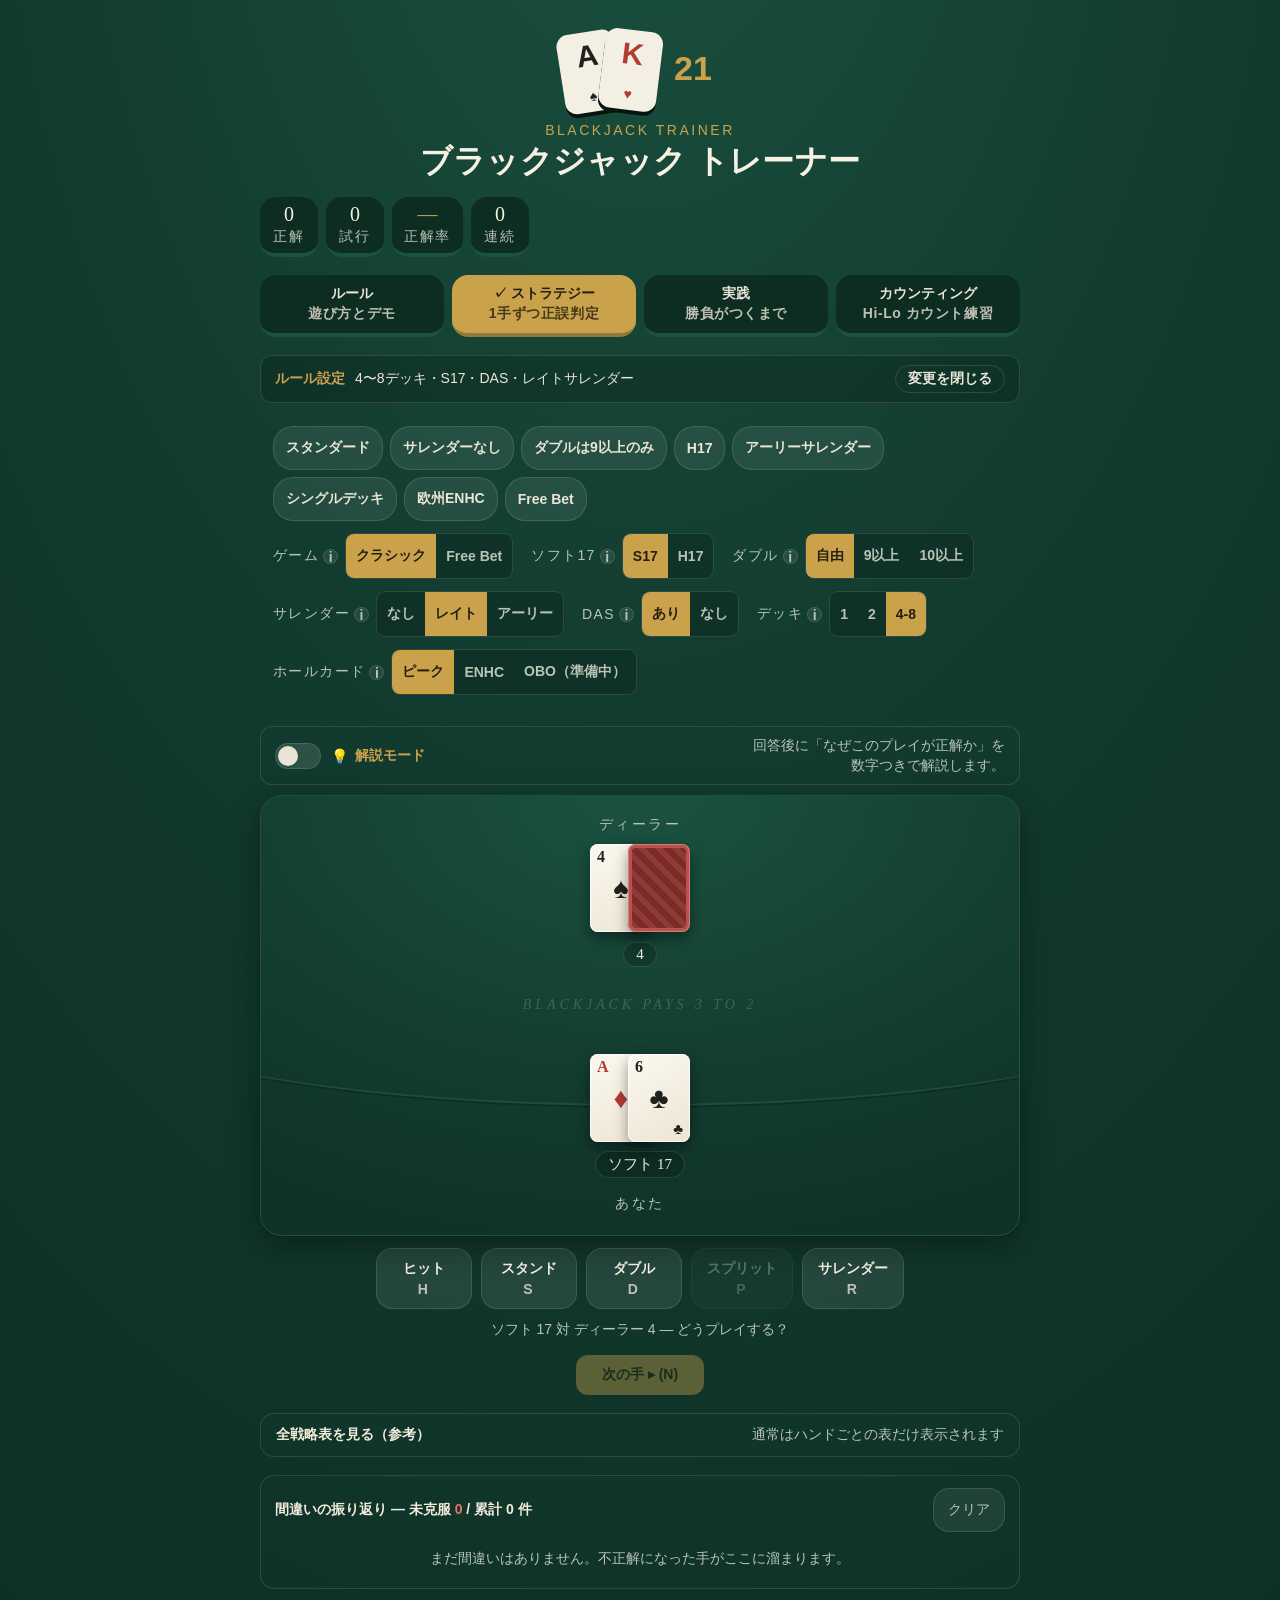
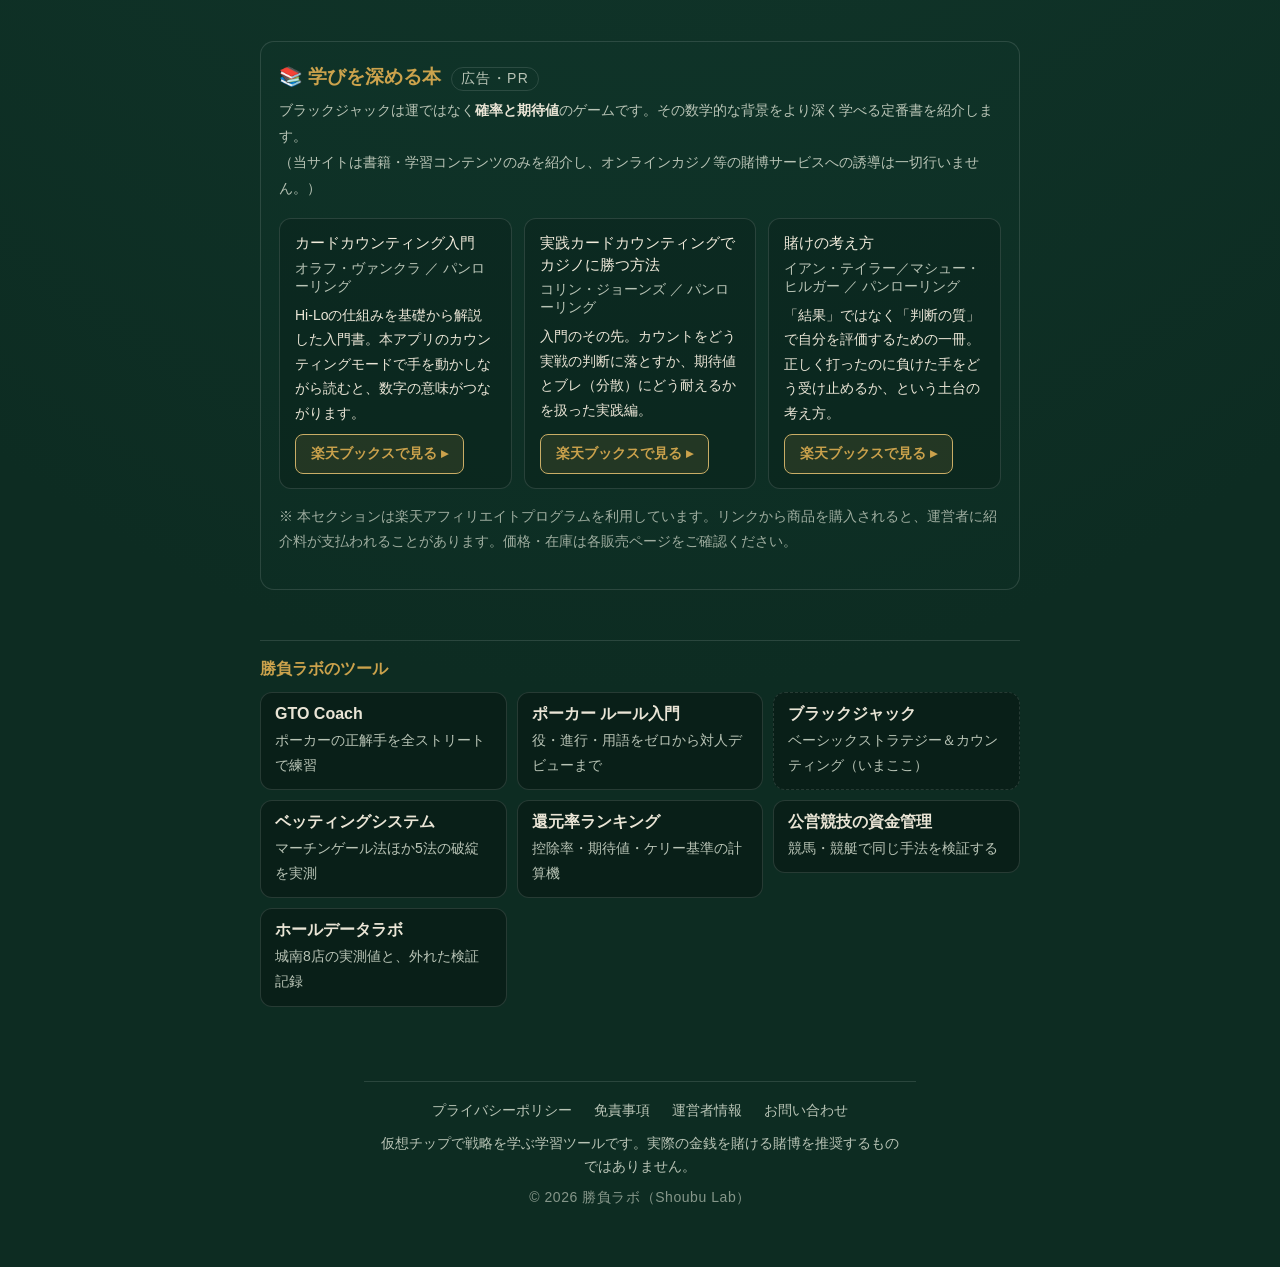
==== commit 343dbb96: "og:image を追加（サムネ無しの全公開面を解消・K73） Co-Authored-By: Claude Sonnet 5.5 <noreply@anthropic.com>" ====
--- a/index.html
+++ b/index.html
@@ -10,6 +10,10 @@
 <meta name="theme-color" content="#123a2e">
 <meta property="og:type" content="website">
 <meta property="og:title" content="ブラックジャック トレーナー — 基本戦略＆カウンティング練習">
+<meta property="og:image" content="https://bj.shoubu-lab.com/og_poker.jpg">
+<meta property="og:image:width" content="1024">
+<meta property="og:image:height" content="538">
+<meta name="twitter:image" content="https://bj.shoubu-lab.com/og_poker.jpg">
 <meta property="og:description" content="無料で使えるブラックジャック基本戦略・カウンティングの学習ツール。仮想チップで戦略を学ぶ練習用です。">
 <meta property="og:site_name" content="勝負ラボ">
 <style>
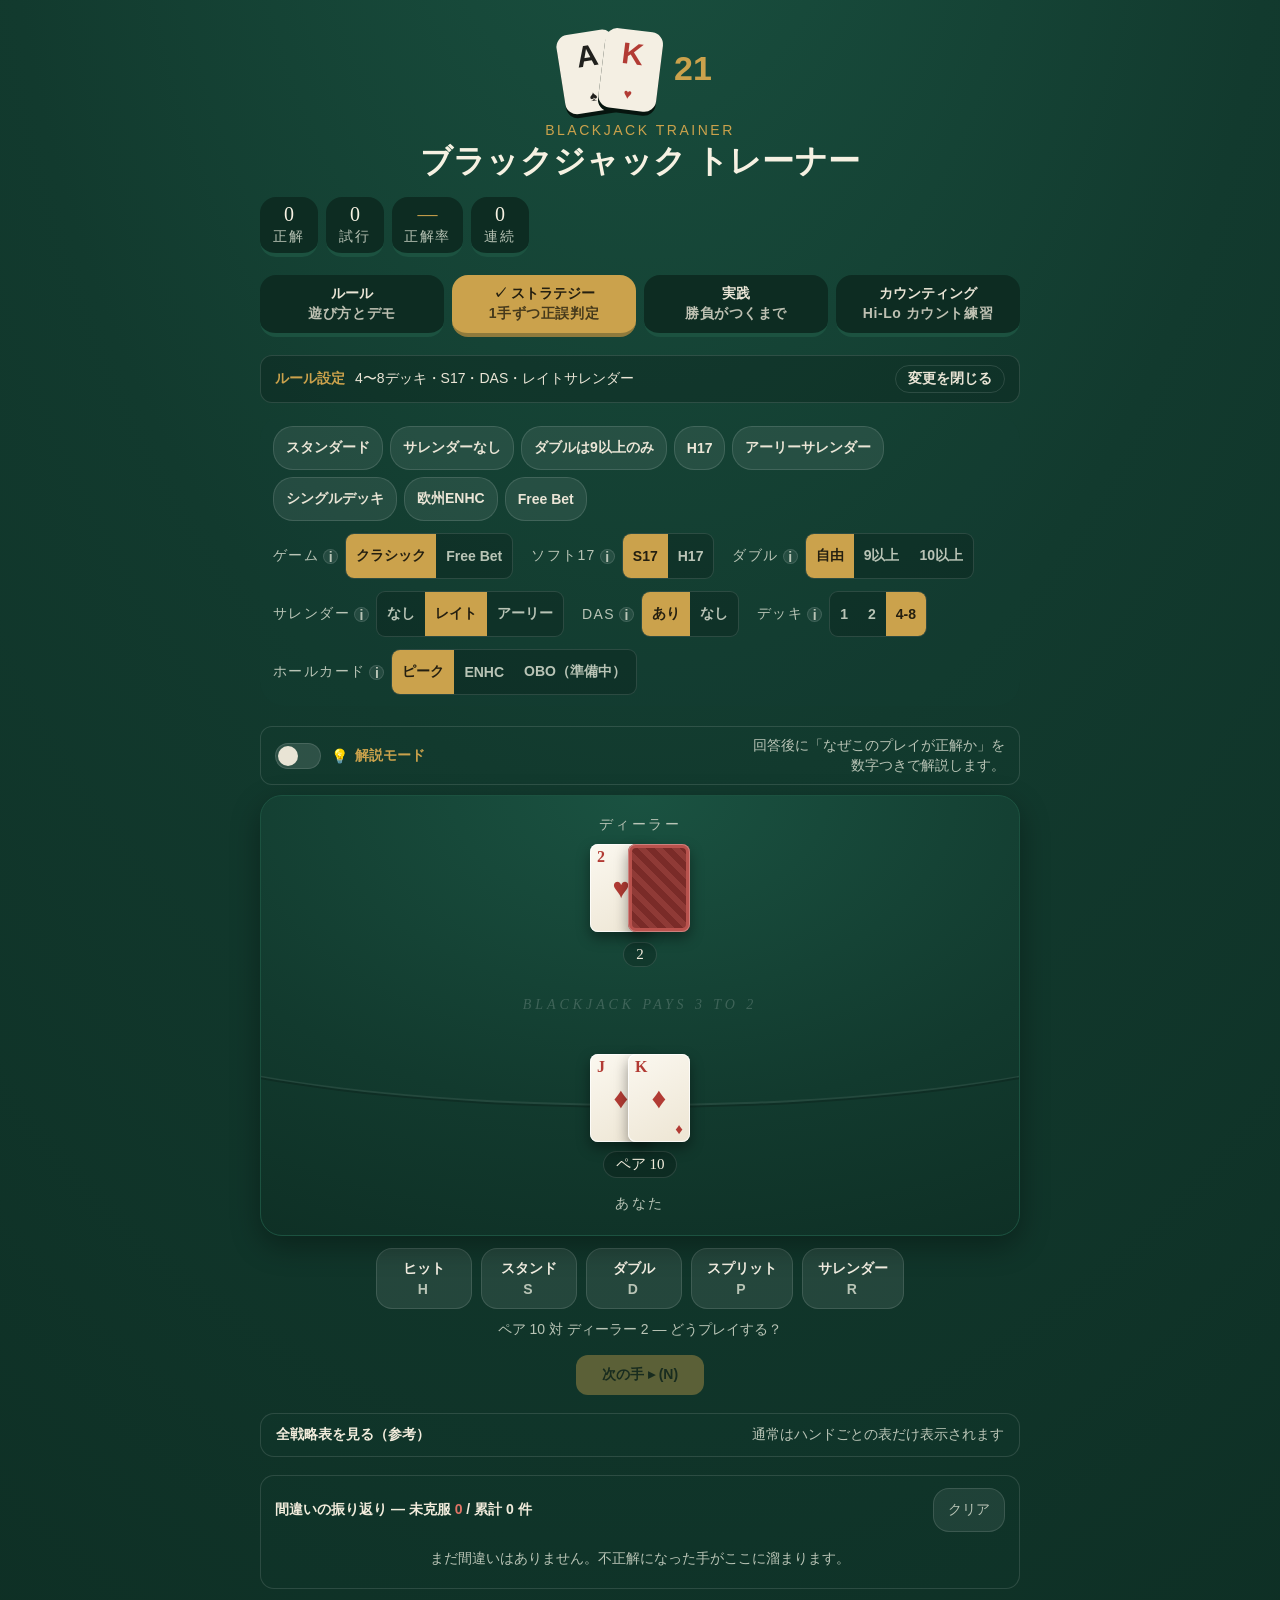
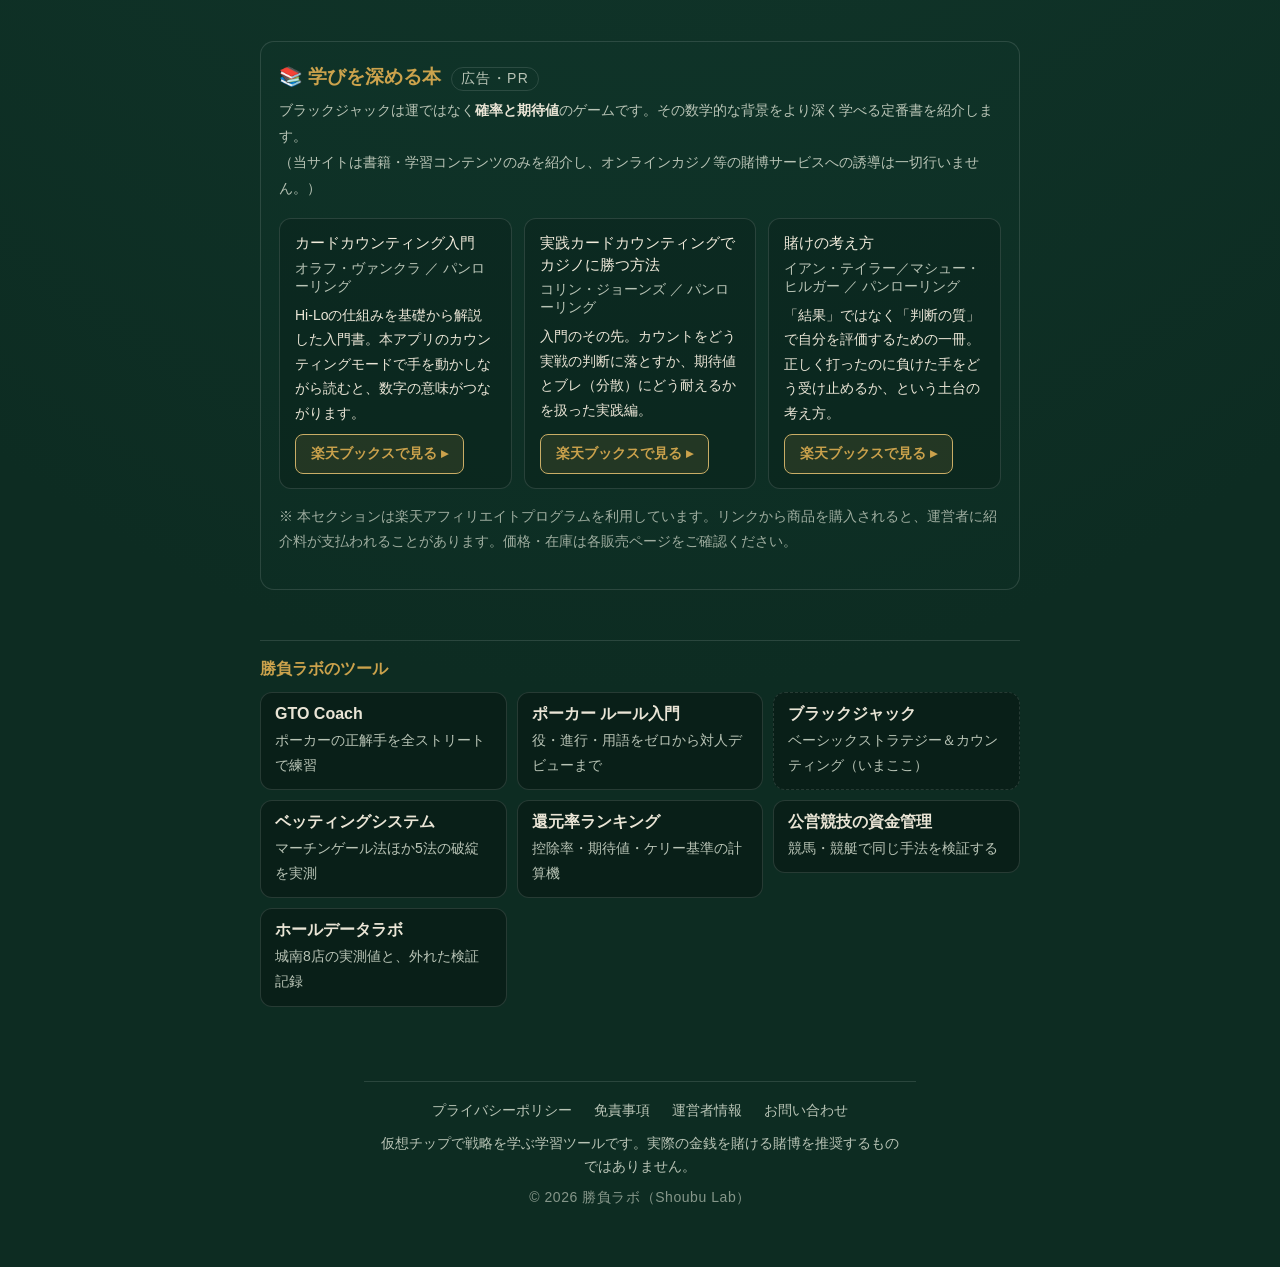
==== commit 6fb6fe9a: "og:image を専用画像に差し替え（bj.shoubu-lab.com・サイト名＋一言の無地背景・流用画像のトランプ表記を解消・K71/K73） Co-Authored-By: Claude So" ====
--- a/index.html
+++ b/index.html
@@ -10,10 +10,10 @@
 <meta name="theme-color" content="#123a2e">
 <meta property="og:type" content="website">
 <meta property="og:title" content="ブラックジャック トレーナー — 基本戦略＆カウンティング練習">
-<meta property="og:image" content="https://bj.shoubu-lab.com/og_poker.jpg">
-<meta property="og:image:width" content="1024">
-<meta property="og:image:height" content="538">
-<meta name="twitter:image" content="https://bj.shoubu-lab.com/og_poker.jpg">
+<meta property="og:image" content="https://bj.shoubu-lab.com/og_bj.jpg">
+<meta property="og:image:width" content="1200">
+<meta property="og:image:height" content="630">
+<meta name="twitter:image" content="https://bj.shoubu-lab.com/og_bj.jpg">
 <meta property="og:description" content="無料で使えるブラックジャック基本戦略・カウンティングの学習ツール。仮想チップで戦略を学ぶ練習用です。">
 <meta property="og:site_name" content="勝負ラボ">
 <style>
